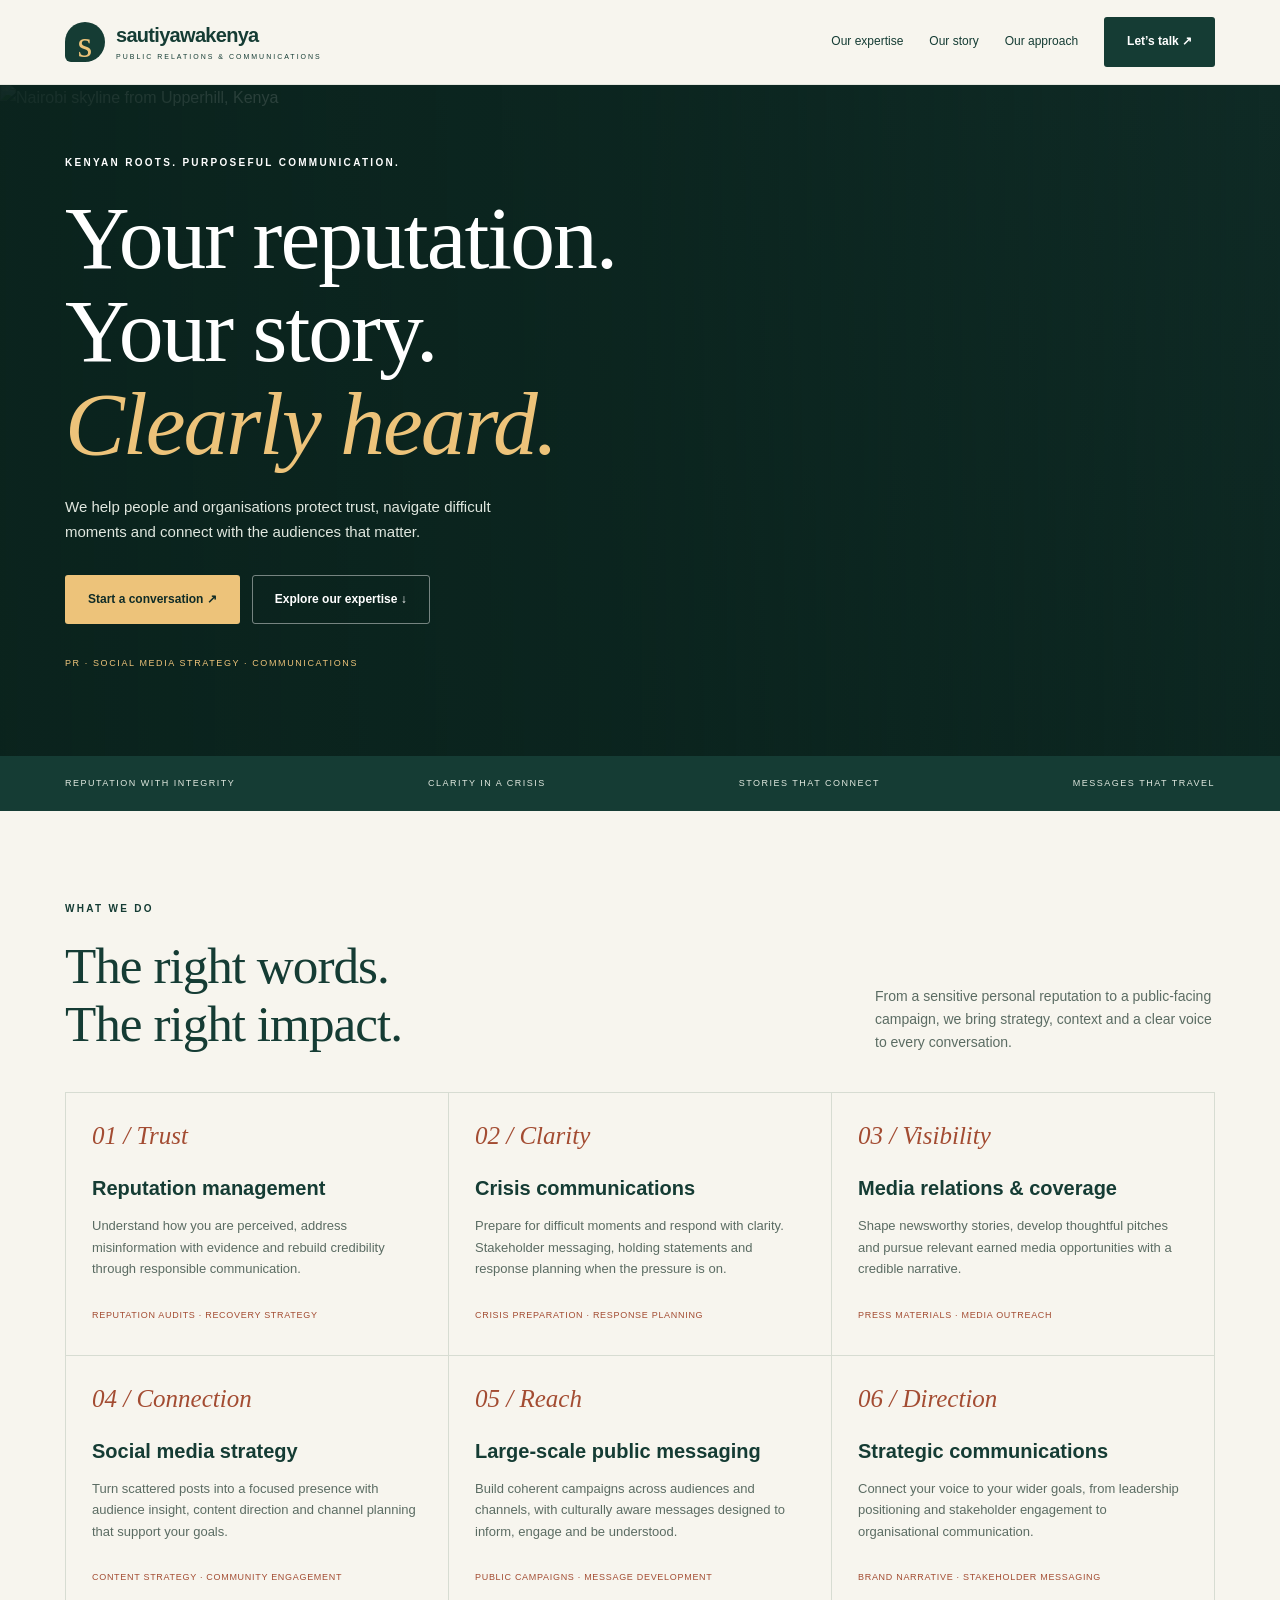
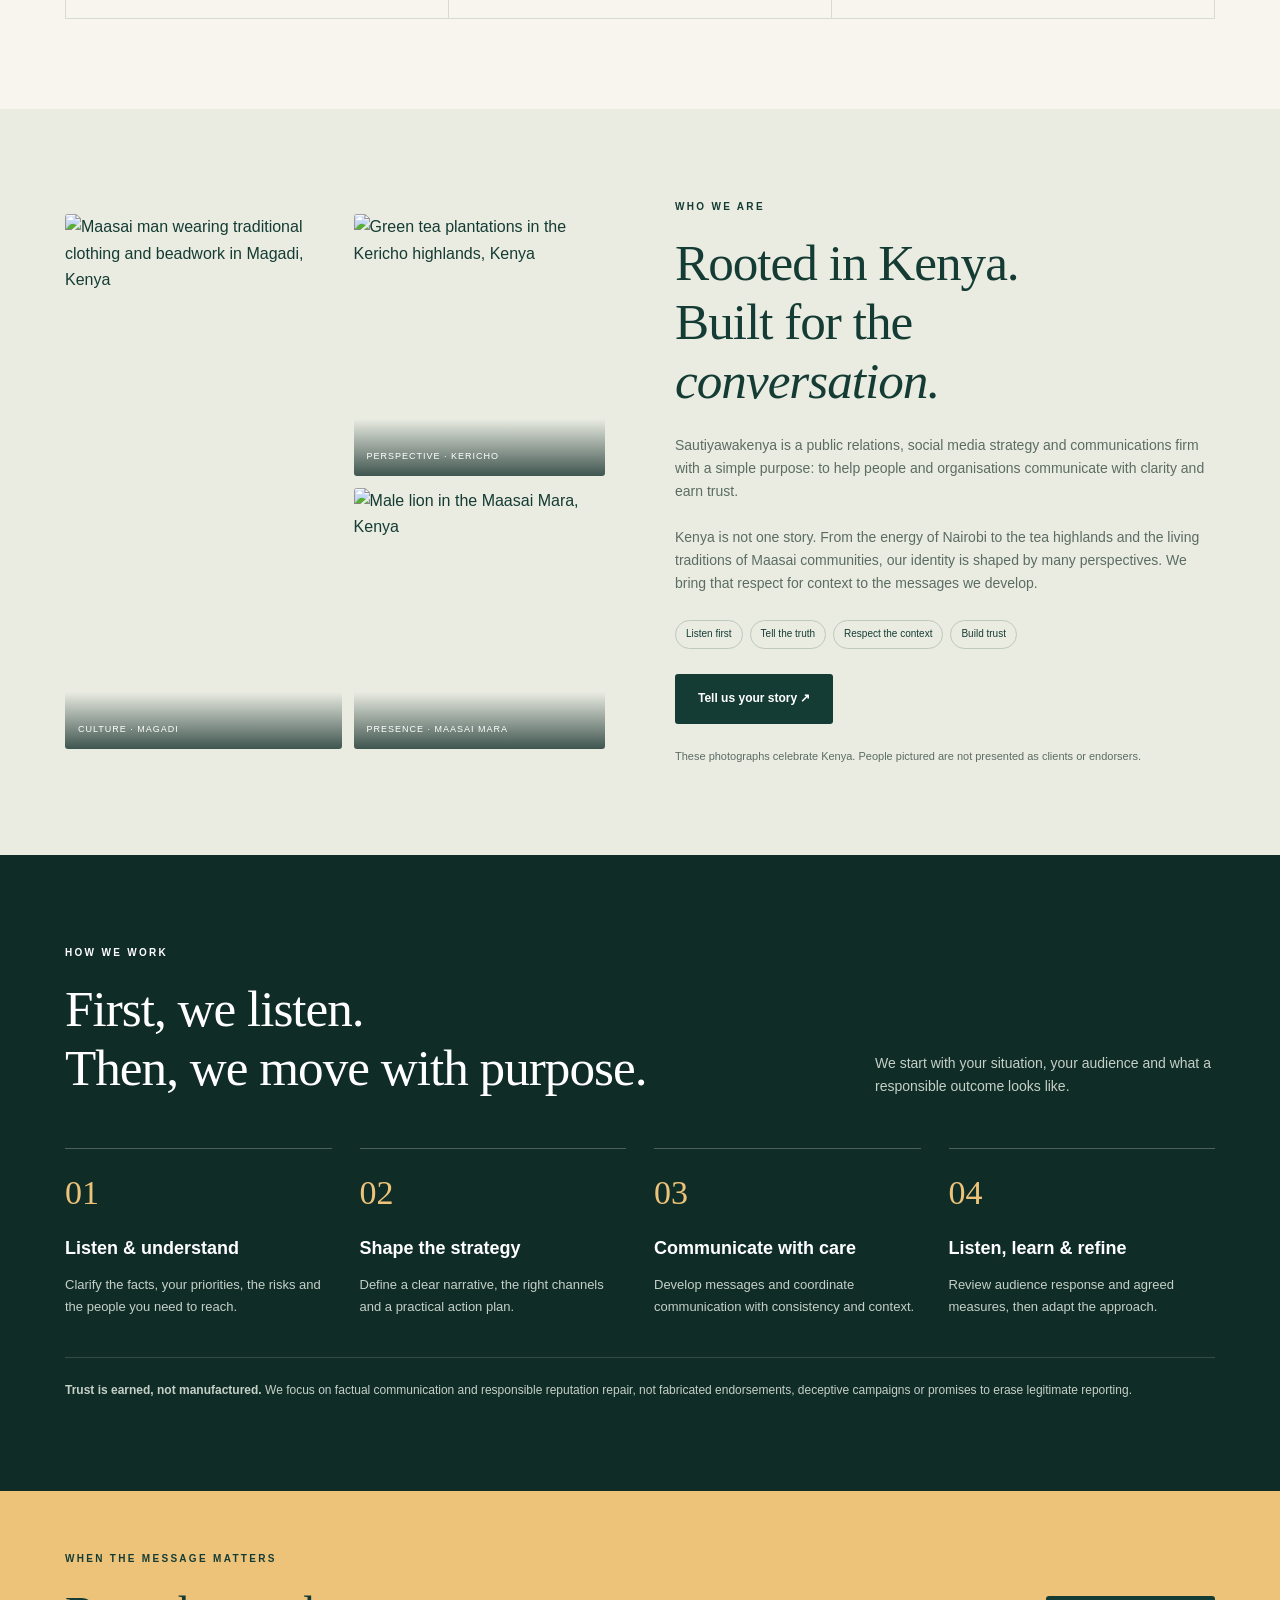
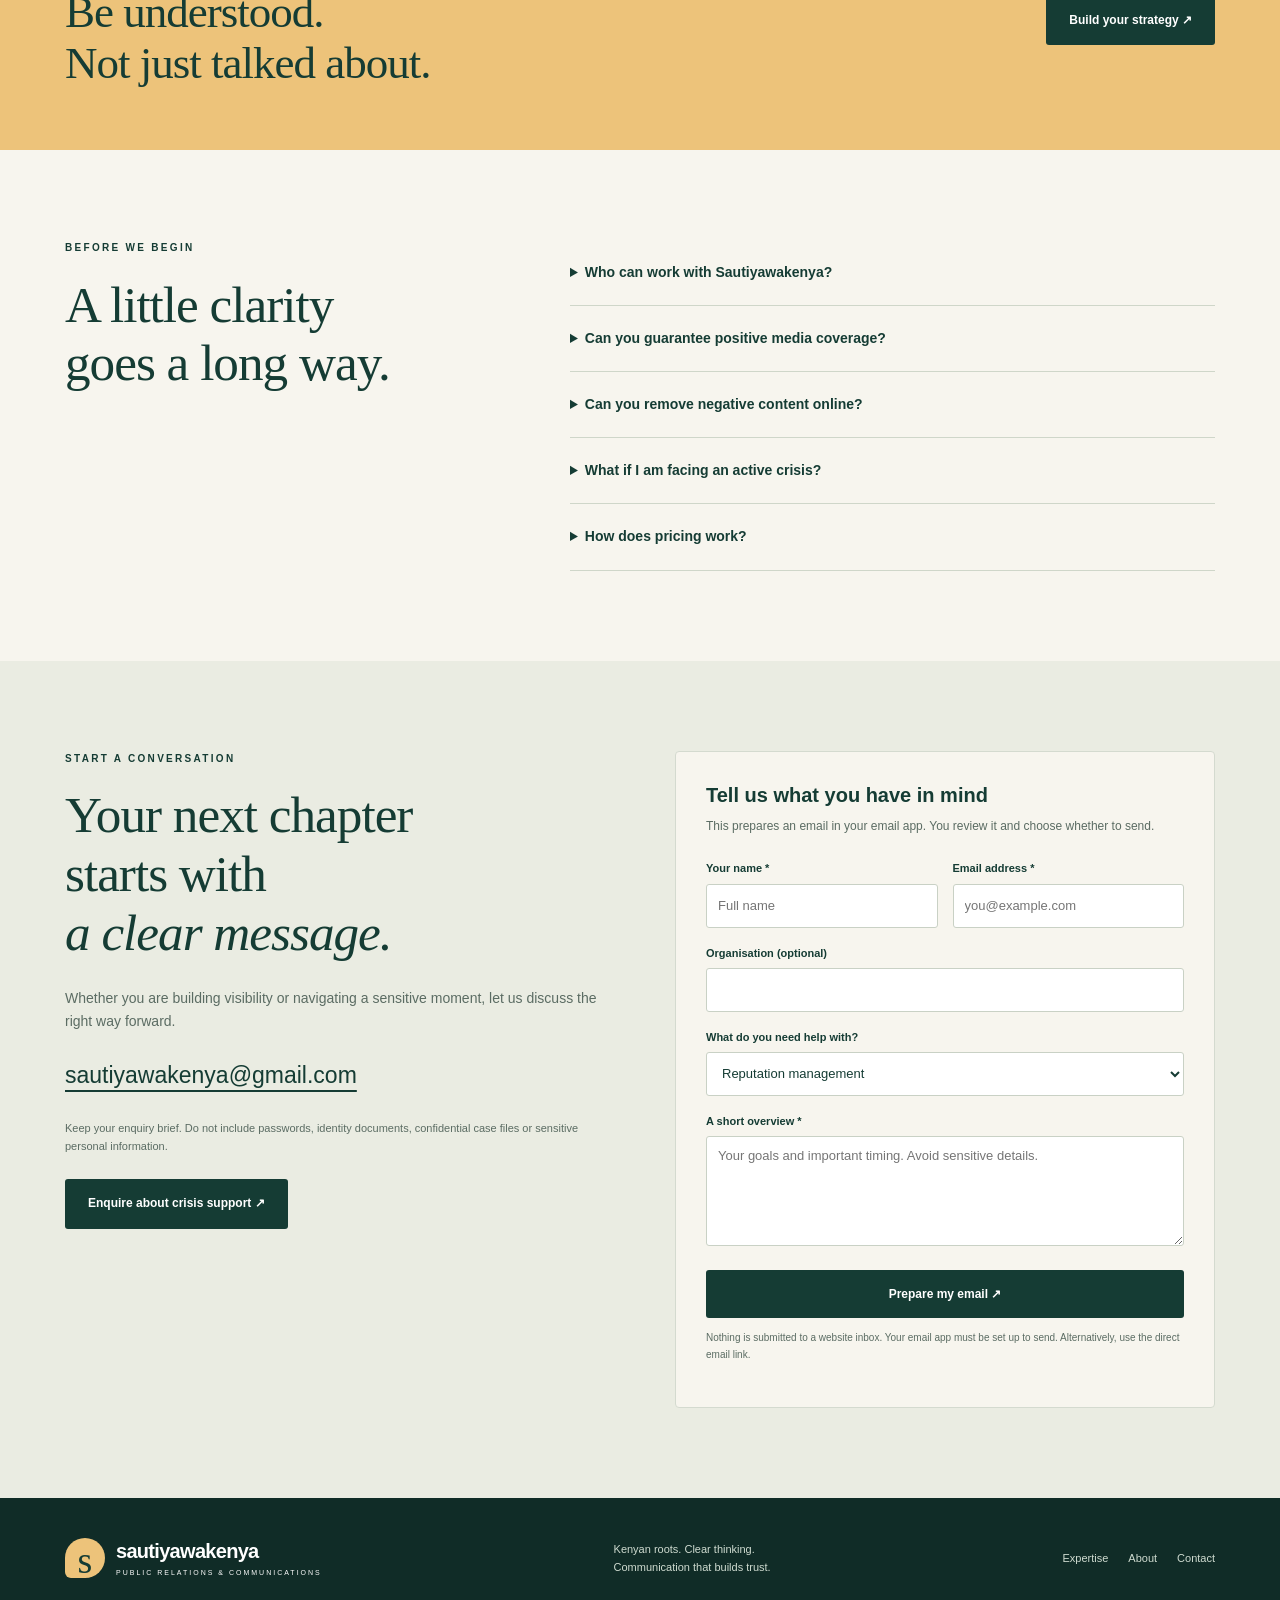
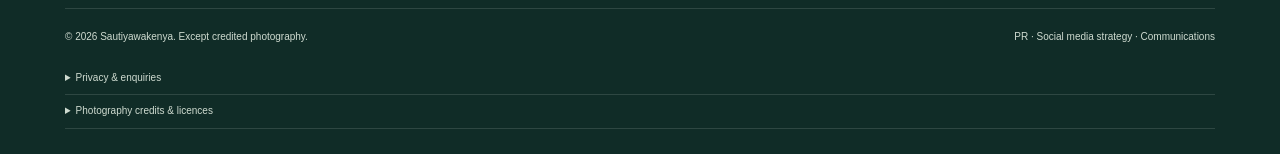
==== index.html @ 78836397 "Update Sautiyawakenya contact email" ====
<!doctype html><html lang="en"><head><meta charset="utf-8"><meta name="viewport" content="width=device-width,initial-scale=1"><title>Sautiyawakenya | PR & Communications</title><meta name="description" content="Public relations, social media strategy, reputation management, crisis communications and public messaging rooted in Kenya."><meta name="theme-color" content="#153c34"><style>*{box-sizing:border-box}html{scroll-behavior:smooth;scroll-padding-top:90px}body{margin:0;background:#f7f5ee;color:#153c34;font:16px/1.65 Arial,sans-serif}a{color:inherit}img{width:100%;height:100%;object-fit:cover;display:block}h1,h2,h3,p{margin:0}h1,h2{font-family:Georgia,serif;font-weight:400}h1{font-size:clamp(52px,7vw,94px);line-height:1.04;letter-spacing:-2px}h2{font-size:clamp(35px,4vw,56px);line-height:1.15;letter-spacing:-1px}h3{font-size:20px;line-height:1.3}.wrap{max-width:1220px;margin:auto;padding:0 35px}.tag{font-size:10px;text-transform:uppercase;letter-spacing:2.3px;margin-bottom:19px;font-weight:700}.btn{display:inline-flex;justify-content:center;align-items:center;padding:14px 22px;min-height:48px;background:#153c34;color:white;border:1px solid transparent;border-radius:3px;font-size:12px;font-weight:600;text-decoration:none;cursor:pointer}.btn:hover{filter:brightness(1.15)}.gold{background:#edc37a;color:#102c27}.outline{border-color:#ffffff70;background:transparent}:focus-visible{outline:3px solid #b75a3c;outline-offset:4px}header{position:sticky;top:0;z-index:20;background:#f7f5ee;border-bottom:1px solid #153c3415}.nav{height:84px;display:flex;align-items:center;justify-content:space-between;gap:20px}.brand{display:flex;gap:11px;align-items:center;text-decoration:none}.symbol{width:40px;height:40px;border-radius:50% 50% 50% 6px;background:#153c34;color:#edc37a;font:38px Georgia;display:grid;place-items:center;padding-bottom:5px}.word{font-size:20px;font-weight:750;letter-spacing:-.7px;line-height:1.2}.word small{display:block;font-size:7px;letter-spacing:2px;margin-top:6px;font-weight:400}.links{display:flex;align-items:center;gap:26px}.links a{font-size:12px;text-decoration:none}.menu{display:none;border:1px solid #bdc8b9;background:transparent;color:#153c34;padding:8px 12px}.hero{position:relative;isolation:isolate;min-height:650px;color:white;background:#102c27;display:flex;align-items:center;overflow:hidden}.hero>img{position:absolute;inset:0;z-index:-3;object-position:center 40%}.shade{position:absolute;inset:0;z-index:-2;background:linear-gradient(90deg,#0a231df5,#0a231dbb 50%,#0a231d33),linear-gradient(0deg,#0a231d99,transparent)}.hero .wrap{width:100%;padding-top:70px;padding-bottom:85px}.hero em{color:#edc37a}.hero p{max-width:475px;color:#e0e7df;font-size:15px;margin-top:25px}.actions{display:flex;flex-wrap:wrap;gap:12px;margin-top:30px}.badge{font-size:9px;letter-spacing:1.6px;color:#edc37a;margin-top:32px}.ribbon{background:#153c34;color:#e0e8df}.ribbon .wrap{display:flex;justify-content:space-between;gap:18px;padding-top:20px;padding-bottom:20px;font-size:9px;letter-spacing:1.5px;text-transform:uppercase}section{padding:90px 0}.heading{display:flex;justify-content:space-between;align-items:flex-end;gap:40px;margin-bottom:38px}.heading>p{max-width:340px;font-size:14px;color:#5b6c63}.services{display:grid;grid-template-columns:repeat(3,1fr);border-left:1px solid #d7dcd2;border-top:1px solid #d7dcd2}.service{padding:29px 26px;border-right:1px solid #d7dcd2;border-bottom:1px solid #d7dcd2}.service:hover{background:#eeeee4}.num{font:italic 25px Georgia;color:#a34c32;margin-bottom:25px}.service p{font-size:13px;color:#5b6c63;margin:14px 0 20px}.service small{font-size:9px;letter-spacing:.7px;color:#a34c32;text-transform:uppercase}.story,.contact{background:#eaece2}.two{display:grid;grid-template-columns:1fr 1fr;gap:70px;align-items:center}.mosaic{height:535px;display:grid;grid-template-columns:1.1fr 1fr;grid-template-rows:1fr 1fr;gap:12px}.mosaic figure{margin:0;position:relative;overflow:hidden;border-radius:3px}.mosaic figure:first-child{grid-row:1/3}.mosaic figcaption{position:absolute;bottom:0;left:0;right:0;padding:30px 13px 12px;background:linear-gradient(transparent,#102c27c9);color:white;font-size:9px;letter-spacing:1px;text-transform:uppercase}.storycopy p{margin-top:23px;font-size:14px;color:#5b6c63}.chips{display:flex;flex-wrap:wrap;gap:7px;margin:25px 0}.chips span{font-size:10px;padding:5px 10px;border:1px solid #bdc9bc;border-radius:20px}.note{font-size:11px!important}.approach{background:#102c27;color:white}.approach .heading p,.step p{color:#c5d0c7}.steps{display:grid;grid-template-columns:repeat(4,1fr);gap:28px;margin-top:50px}.step{border-top:1px solid #ffffff40;padding-top:25px}.step .num{color:#edc37a;font:34px Georgia}.step h3{font-size:18px}.step p{font-size:13px;margin-top:14px}.commitment{border-top:1px solid #ffffff25;margin-top:40px;padding-top:23px;font-size:12px;color:#c5d0c7}.banner{background:#edc37a;padding:60px 0}.banner .wrap{display:flex;justify-content:space-between;align-items:center;gap:30px}.banner h2{font-size:45px}.faq{display:grid;grid-template-columns:.8fr 1.2fr;gap:75px}details{border-bottom:1px solid #cfd6c9}summary{cursor:pointer;padding:21px 0;font-size:14px;font-weight:600}details p{font-size:13px;color:#5b6c63;padding-bottom:20px}.contact .two{align-items:start}.contactcopy p{margin:24px 0;font-size:14px;color:#5b6c63}.email{font-size:clamp(16px,1.8vw,23px);text-underline-offset:7px;overflow-wrap:anywhere}.contactcard{padding:30px;background:#f7f5ee;border:1px solid #d4dacf;border-radius:4px}.contactcard>p{font-size:12px;color:#5b6c63;margin:9px 0 23px}.fields{display:grid;grid-template-columns:1fr 1fr;gap:15px}.field{margin-bottom:16px}label{display:block;margin-bottom:6px;font-size:11px;font-weight:600}input,select,textarea{font:13px Arial,sans-serif;width:100%;min-height:44px;padding:11px;border:1px solid #c9d1c5;background:white;color:#153c34;border-radius:3px}textarea{min-height:110px;resize:vertical}.contactcard .btn{width:100%}.formnote{font-size:10px;color:#5b6c63;margin-top:12px}.status{font-size:12px;margin-top:14px}footer{background:#102c27;color:#cfdbd0;padding:40px 0 25px}.footmain{display:flex;align-items:center;justify-content:space-between;gap:30px;padding-bottom:30px}.footmain .symbol{background:#edc37a;color:#153c34}.footmain .word{color:white}.footmain p{font-size:11px}.footlinks{display:flex;gap:20px;font-size:11px}.footlinks a{text-decoration:none}.bottom{border-top:1px solid #ffffff20;padding-top:20px;font-size:10px;display:flex;justify-content:space-between;gap:20px}.legal{margin-top:16px}.legal details{border-color:#ffffff20}.legal summary{font-size:10px;padding:8px 0;font-weight:400}.legal p{font-size:10px;color:#bdcdbf}@media(max-width:1000px){.wrap{padding:0 27px}.links{gap:16px}.two{gap:38px}.mosaic{height:485px}.faq{gap:40px}.service{padding:24px 20px}}@media(max-width:760px){.wrap{padding:0 22px}.nav{height:74px}.word{font-size:17px}.word small{font-size:6px;letter-spacing:1.6px}.symbol{width:35px;height:35px;font-size:32px}.menu{display:block}.links{display:none;position:absolute;top:74px;left:0;right:0;flex-direction:column;align-items:stretch;background:#f7f5ee;padding:14px 22px 22px;border-bottom:1px solid #bdc8b9;gap:0}.links.open{display:flex}.links a{padding:12px 0;font-size:14px}.links .btn{padding:13px;margin-top:8px}h1{font-size:57px}.hero{min-height:635px}.hero p{font-size:14px}.shade{background:linear-gradient(90deg,#0a231df2,#0a231d80),linear-gradient(0deg,#0a231d99,transparent)}.hero .wrap{padding-top:65px;padding-bottom:85px}.ribbon .wrap{display:grid;grid-template-columns:1fr 1fr;font-size:8px;letter-spacing:.7px;gap:12px}section{padding:64px 0}.heading{display:block;margin-bottom:28px}.heading>p{margin-top:20px;max-width:100%}.services{grid-template-columns:1fr 1fr}.service{padding:23px 18px}.service h3{font-size:17px}.service p{font-size:12px}.service small{font-size:8px}.two,.faq{grid-template-columns:1fr;gap:40px}.storycopy{order:-1}.mosaic{height:455px}.steps{grid-template-columns:1fr 1fr;gap:32px 23px;margin-top:35px}.step .num{margin-bottom:19px}.banner{padding:45px 0}.banner .wrap{display:block}.banner h2{font-size:36px}.banner .btn{margin-top:25px}.contactcard{padding:23px}.footmain,.bottom{display:block}.footmain p{margin:22px 0}.bottom>span{display:block;margin-bottom:8px}}@media(max-width:380px){h1{font-size:49px}.hero .btn{width:100%}.hero{min-height:680px}.services{grid-template-columns:1fr}.fields{grid-template-columns:1fr;gap:0}.mosaic{height:390px}.word{font-size:15px}}@media(prefers-reduced-motion:reduce){html{scroll-behavior:auto}}</style></head><body><header><div class="wrap nav"><a class="brand" href="#home" aria-label="Sautiyawakenya home"><span class="symbol" aria-hidden="true">s</span><span class="word">sautiyawakenya<small>PUBLIC RELATIONS & COMMUNICATIONS</small></span></a><button class="menu" type="button" aria-expanded="false" aria-controls="navigation">Menu</button><nav class="links" id="navigation" aria-label="Main navigation"><a href="#services">Our expertise</a><a href="#about">Our story</a><a href="#approach">Our approach</a><a class="btn" href="#contact">Let’s talk ↗</a></nav></div></header><main><div class="hero" id="home"><img src="https://upload.wikimedia.org/wikipedia/commons/a/ae/Nairobi_skyline_P1000021.jpg" alt="Nairobi skyline from Upperhill, Kenya" width="3648" height="2736" fetchpriority="high"><div class="shade"></div><div class="wrap"><div class="tag">Kenyan roots. Purposeful communication.</div><h1>Your reputation.<br>Your story.<br><em>Clearly heard.</em></h1><p>We help people and organisations protect trust, navigate difficult moments and connect with the audiences that matter.</p><div class="actions"><a class="btn gold" href="#contact">Start a conversation ↗</a><a class="btn outline" href="#services">Explore our expertise ↓</a></div><div class="badge">PR · SOCIAL MEDIA STRATEGY · COMMUNICATIONS</div></div></div><div class="ribbon"><div class="wrap"><span>Reputation with integrity</span><span>Clarity in a crisis</span><span>Stories that connect</span><span>Messages that travel</span></div></div><section id="services"><div class="wrap"><div class="heading"><div><div class="tag">What we do</div><h2>The right words.<br>The right impact.</h2></div><p>From a sensitive personal reputation to a public-facing campaign, we bring strategy, context and a clear voice to every conversation.</p></div><div class="services"><article class="service"><div class="num">01 / Trust</div><h3>Reputation management</h3><p>Understand how you are perceived, address misinformation with evidence and rebuild credibility through responsible communication.</p><small>Reputation audits · Recovery strategy</small></article><article class="service"><div class="num">02 / Clarity</div><h3>Crisis communications</h3><p>Prepare for difficult moments and respond with clarity. Stakeholder messaging, holding statements and response planning when the pressure is on.</p><small>Crisis preparation · Response planning</small></article><article class="service"><div class="num">03 / Visibility</div><h3>Media relations & coverage</h3><p>Shape newsworthy stories, develop thoughtful pitches and pursue relevant earned media opportunities with a credible narrative.</p><small>Press materials · Media outreach</small></article><article class="service"><div class="num">04 / Connection</div><h3>Social media strategy</h3><p>Turn scattered posts into a focused presence with audience insight, content direction and channel planning that support your goals.</p><small>Content strategy · Community engagement</small></article><article class="service"><div class="num">05 / Reach</div><h3>Large-scale public messaging</h3><p>Build coherent campaigns across audiences and channels, with culturally aware messages designed to inform, engage and be understood.</p><small>Public campaigns · Message development</small></article><article class="service"><div class="num">06 / Direction</div><h3>Strategic communications</h3><p>Connect your voice to your wider goals, from leadership positioning and stakeholder engagement to organisational communication.</p><small>Brand narrative · Stakeholder messaging</small></article></div></div></section><section class="story" id="about"><div class="wrap two"><div class="mosaic"><figure><img src="https://upload.wikimedia.org/wikipedia/commons/d/d1/Maasai_warrior.jpg" alt="Maasai man wearing traditional clothing and beadwork in Magadi, Kenya" loading="lazy" width="2309" height="3000"><figcaption>Culture · Magadi</figcaption></figure><figure><img src="https://upload.wikimedia.org/wikipedia/commons/2/2a/Tea_carpet_plantation_of_Kericho_highlands%2C_in_Kenya.jpg" alt="Green tea plantations in the Kericho highlands, Kenya" loading="lazy" width="4160" height="2080"><figcaption>Perspective · Kericho</figcaption></figure><figure><img src="https://upload.wikimedia.org/wikipedia/commons/f/f8/Lion_in_masai_mara.jpg" alt="Male lion in the Maasai Mara, Kenya" loading="lazy" width="3264" height="2448"><figcaption>Presence · Maasai Mara</figcaption></figure></div><div class="storycopy"><div class="tag">Who we are</div><h2>Rooted in Kenya.<br>Built for the<br><em>conversation.</em></h2><p>Sautiyawakenya is a public relations, social media strategy and communications firm with a simple purpose: to help people and organisations communicate with clarity and earn trust.</p><p>Kenya is not one story. From the energy of Nairobi to the tea highlands and the living traditions of Maasai communities, our identity is shaped by many perspectives. We bring that respect for context to the messages we develop.</p><div class="chips"><span>Listen first</span><span>Tell the truth</span><span>Respect the context</span><span>Build trust</span></div><a class="btn" href="#contact">Tell us your story ↗</a><p class="note">These photographs celebrate Kenya. People pictured are not presented as clients or endorsers.</p></div></div></section><section class="approach" id="approach"><div class="wrap"><div class="heading"><div><div class="tag">How we work</div><h2>First, we listen.<br>Then, we move with purpose.</h2></div><p>We start with your situation, your audience and what a responsible outcome looks like.</p></div><div class="steps"><article class="step"><div class="num">01</div><h3>Listen & understand</h3><p>Clarify the facts, your priorities, the risks and the people you need to reach.</p></article><article class="step"><div class="num">02</div><h3>Shape the strategy</h3><p>Define a clear narrative, the right channels and a practical action plan.</p></article><article class="step"><div class="num">03</div><h3>Communicate with care</h3><p>Develop messages and coordinate communication with consistency and context.</p></article><article class="step"><div class="num">04</div><h3>Listen, learn & refine</h3><p>Review audience response and agreed measures, then adapt the approach.</p></article></div><p class="commitment"><strong>Trust is earned, not manufactured.</strong> We focus on factual communication and responsible reputation repair, not fabricated endorsements, deceptive campaigns or promises to erase legitimate reporting.</p></div></section><div class="banner"><div class="wrap"><div><div class="tag">When the message matters</div><h2>Be understood.<br>Not just talked about.</h2></div><a class="btn" href="#contact">Build your strategy ↗</a></div></div><section><div class="wrap faq"><div><div class="tag">Before we begin</div><h2>A little clarity<br>goes a long way.</h2></div><div><details><summary>Who can work with Sautiyawakenya?</summary><p>Individuals, businesses, leaders and organisations seeking communications support. We discuss fit, scope and deliverables before engagement.</p></details><details><summary>Can you guarantee positive media coverage?</summary><p>No. Editorial decisions belong to journalists and publishers. We develop credible stories and pursue opportunities. Any agreed paid placements should be clearly identified.</p></details><details><summary>Can you remove negative content online?</summary><p>Removal cannot be guaranteed. We can assess issues, prepare factual corrections and develop a responsible response. Legal complaints may require a qualified lawyer.</p></details><details><summary>What if I am facing an active crisis?</summary><p>Email with Urgent communications enquiry in the subject and a brief, non-sensitive outline. Confirm availability before relying on a response. This is not an emergency service and response times are not guaranteed.</p></details><details><summary>How does pricing work?</summary><p>Scope, deliverables, timelines and fees are agreed after an initial discussion. This site does not take payments or create subscriptions.</p></details></div></div></section><section class="contact" id="contact"><div class="wrap two"><div class="contactcopy"><div class="tag">Start a conversation</div><h2>Your next chapter<br>starts with<br><em>a clear message.</em></h2><p>Whether you are building visibility or navigating a sensitive moment, let us discuss the right way forward.</p><a class="email" href="mailto:sautiyawakenya@gmail.com?subject=Sautiyawakenya%20enquiry">sautiyawakenya@gmail.com</a><p class="note">Keep your enquiry brief. Do not include passwords, identity documents, confidential case files or sensitive personal information.</p><a class="btn" href="mailto:sautiyawakenya@gmail.com?subject=Urgent%20communications%20enquiry">Enquire about crisis support ↗</a></div><div class="contactcard"><h3>Tell us what you have in mind</h3><p>This prepares an email in your email app. You review it and choose whether to send.</p><form id="enquiry"><div class="fields"><div class="field"><label for="name">Your name *</label><input id="name" name="name" autocomplete="name" maxlength="120" placeholder="Full name" required></div><div class="field"><label for="email">Email address *</label><input id="email" name="email" type="email" autocomplete="email" maxlength="200" placeholder="you@example.com" required></div></div><div class="field"><label for="organisation">Organisation (optional)</label><input id="organisation" name="organisation" autocomplete="organization" maxlength="180"></div><div class="field"><label for="service">What do you need help with?</label><select id="service" name="service"><option>Reputation management</option><option>Crisis communications</option><option>Media relations & coverage</option><option>Social media strategy</option><option>Large-scale public messaging</option><option>Strategic communications</option><option>Not sure yet</option></select></div><div class="field"><label for="message">A short overview *</label><textarea id="message" name="message" maxlength="1800" placeholder="Your goals and important timing. Avoid sensitive details." required></textarea></div><button class="btn" type="submit">Prepare my email ↗</button><p class="formnote">Nothing is submitted to a website inbox. Your email app must be set up to send. Alternatively, use the direct email link.</p><div class="status" id="status" role="status" aria-live="polite"></div></form></div></div></section></main><footer><div class="wrap"><div class="footmain"><a class="brand" href="#home"><span class="symbol" aria-hidden="true">s</span><span class="word">sautiyawakenya<small>PUBLIC RELATIONS & COMMUNICATIONS</small></span></a><p>Kenyan roots. Clear thinking.<br>Communication that builds trust.</p><div class="footlinks"><a href="#services">Expertise</a><a href="#about">About</a><a href="#contact">Contact</a></div></div><div class="bottom"><span>© 2026 Sautiyawakenya. Except credited photography.</span><span>PR · Social media strategy · Communications</span></div><div class="legal"><details><summary>Privacy & enquiries</summary><p>This page does not intentionally use analytics, advertising cookies or an enquiry database. Form text prepares an email in your browser and is not stored by this page. Sent enquiries are handled through the email provider. Hosting and image providers may process technical request data, including IP addresses. Images are served by Wikimedia. For questions about information you have sent, email sautiyawakenya@gmail.com.</p></details><details><summary>Photography credits & licences</summary><p>Nairobi: <a href="https://commons.wikimedia.org/wiki/File:Nairobi_skyline_P1000021.jpg">Lmwangi</a>, <a href="https://creativecommons.org/licenses/by-sa/3.0/">CC BY-SA 3.0</a>. Maasai portrait: <a href="https://commons.wikimedia.org/wiki/File:Maasai_warrior.jpg">Ninaras</a>, <a href="https://creativecommons.org/licenses/by/4.0/">CC BY 4.0</a>. Tea: <a href="https://commons.wikimedia.org/wiki/File:Tea_carpet_plantation_of_Kericho_highlands,_in_Kenya.jpg">Carter.Maina</a>, <a href="https://creativecommons.org/licenses/by-sa/4.0/">CC BY-SA 4.0</a>. Lion: <a href="https://commons.wikimedia.org/wiki/File:Lion_in_masai_mara.jpg">Sumit.pamnani</a>, public domain. Photos cropped to fit; skyline has colour overlay. Photo adaptations retain their respective licences. No endorsement implied.</p></details></div></div></footer><script>const menu=document.querySelector(".menu"),nav=document.querySelector(".links");menu.addEventListener("click",()=>{const open=menu.getAttribute("aria-expanded")!=="true";menu.setAttribute("aria-expanded",String(open));nav.classList.toggle("open",open)});nav.querySelectorAll("a").forEach(a=>a.addEventListener("click",()=>{menu.setAttribute("aria-expanded","false");nav.classList.remove("open")}));document.addEventListener("keydown",e=>{if(e.key==="Escape"){nav.classList.remove("open");menu.setAttribute("aria-expanded","false")}});document.getElementById("enquiry").addEventListener("submit",e=>{e.preventDefault();const d=new FormData(e.target),nl=String.fromCharCode(10);const body=["Name: "+d.get("name"),"Email: "+d.get("email"),"Organisation: "+(d.get("organisation")||"Not provided"),"Service: "+d.get("service"),"",d.get("message")].join(nl);document.getElementById("status").textContent="Email prepared. Review and send in your email app. If it did not open, use the direct email link.";window.location.href="mailto:sautiyawakenya@gmail.com?subject="+encodeURIComponent("Sautiyawakenya enquiry: "+d.get("service"))+"&body="+encodeURIComponent(body)});</script></body></html>
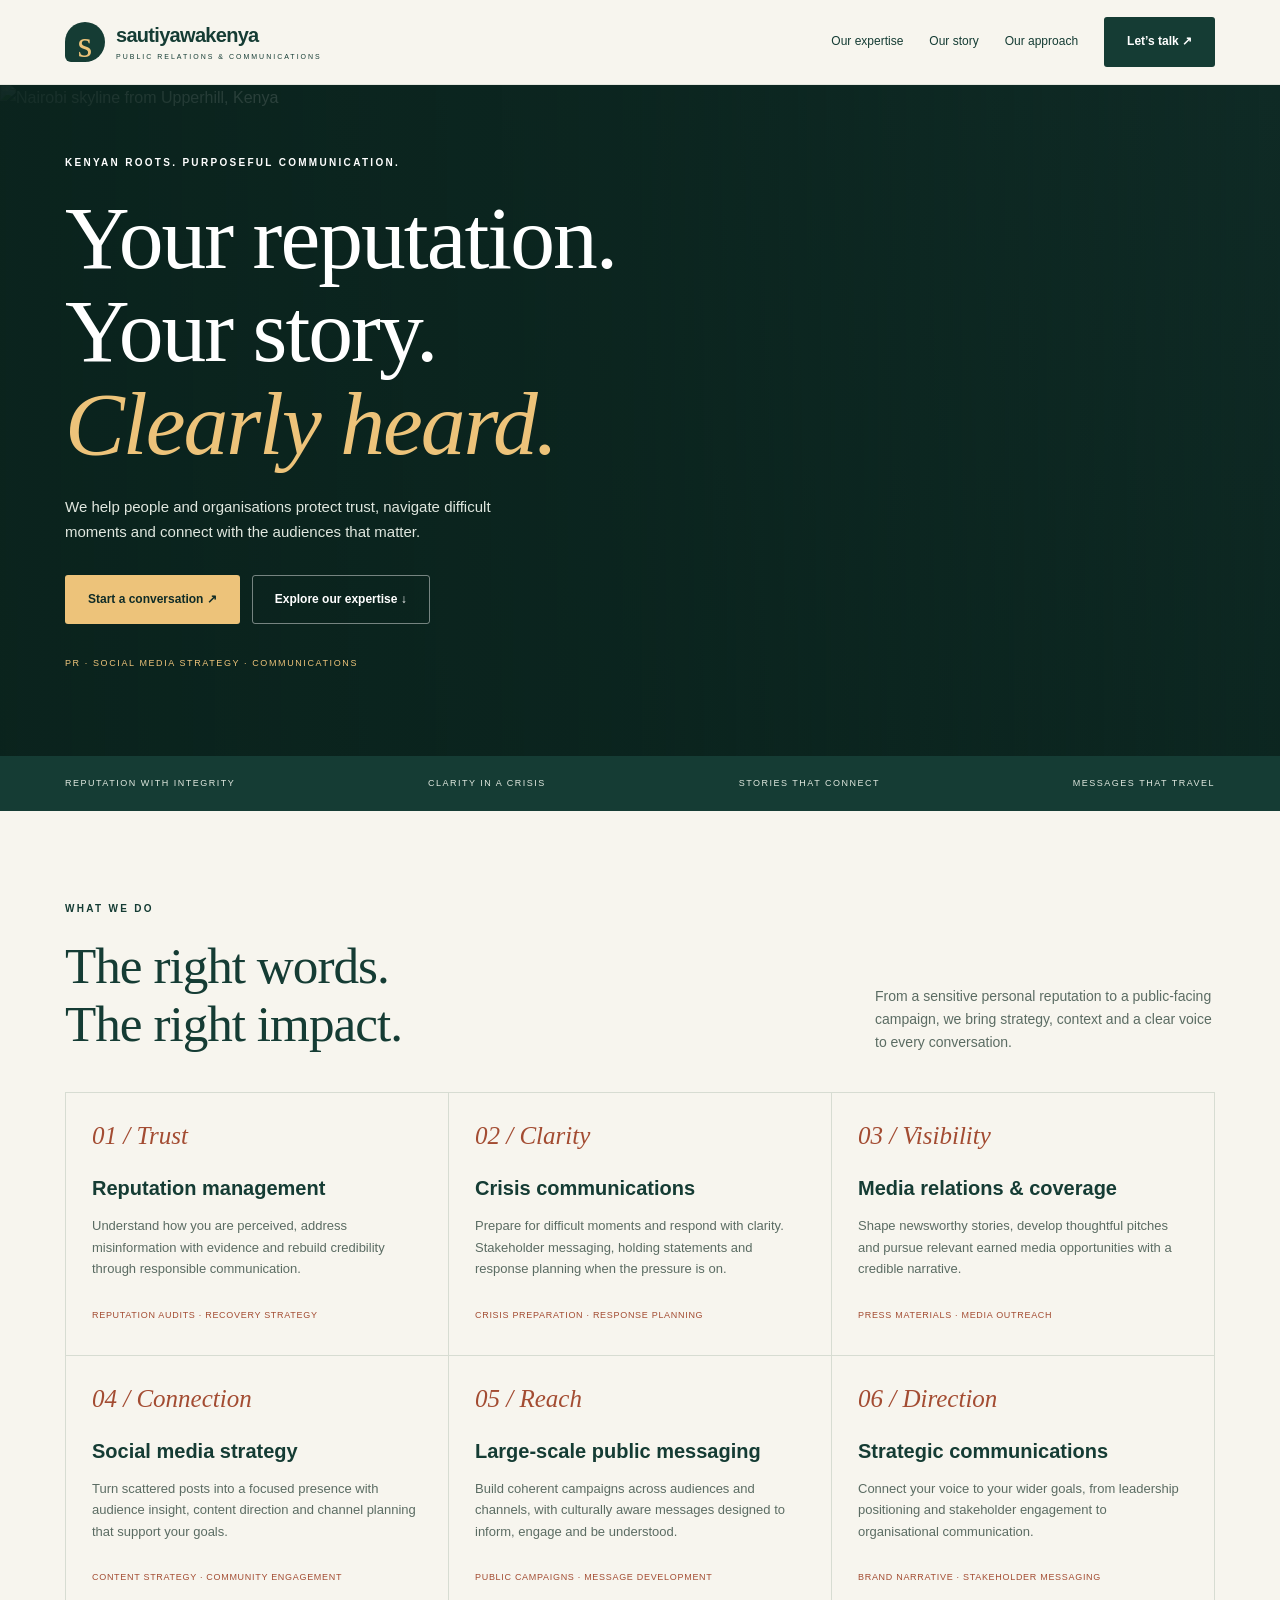
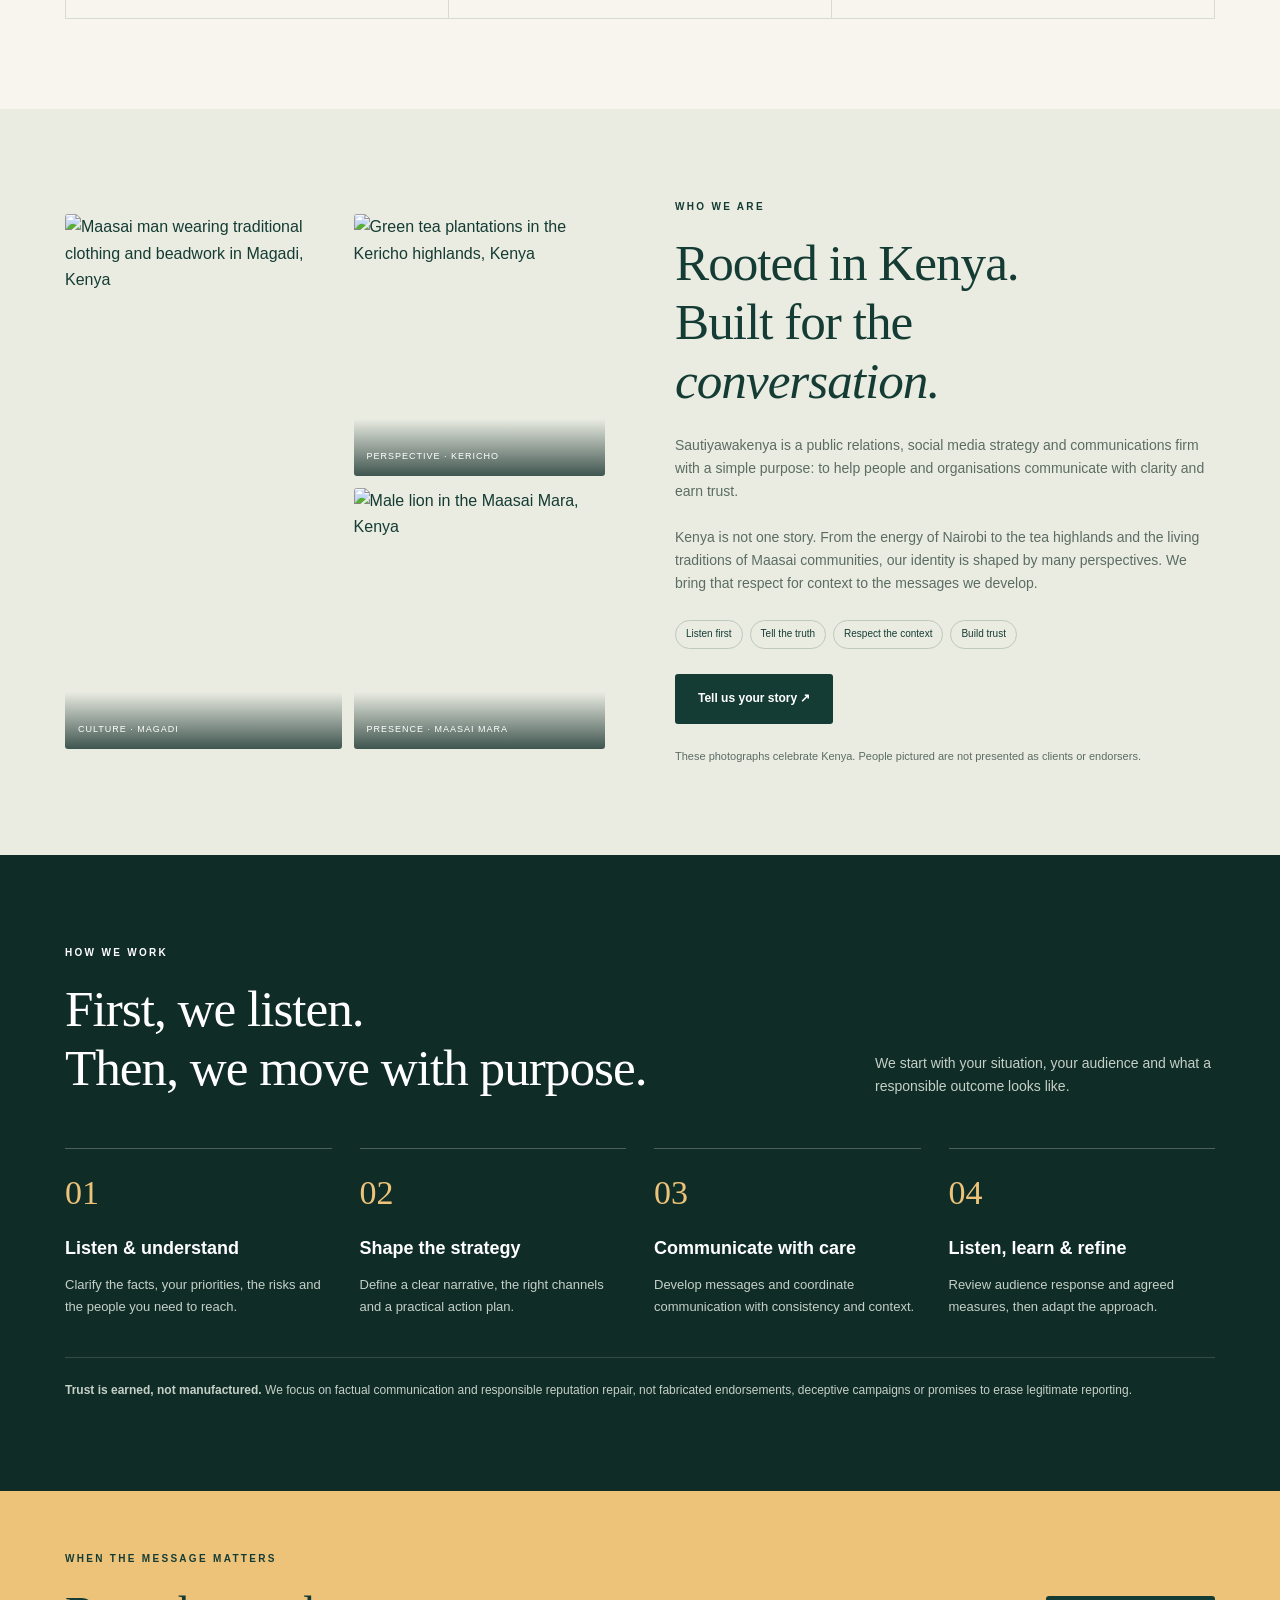
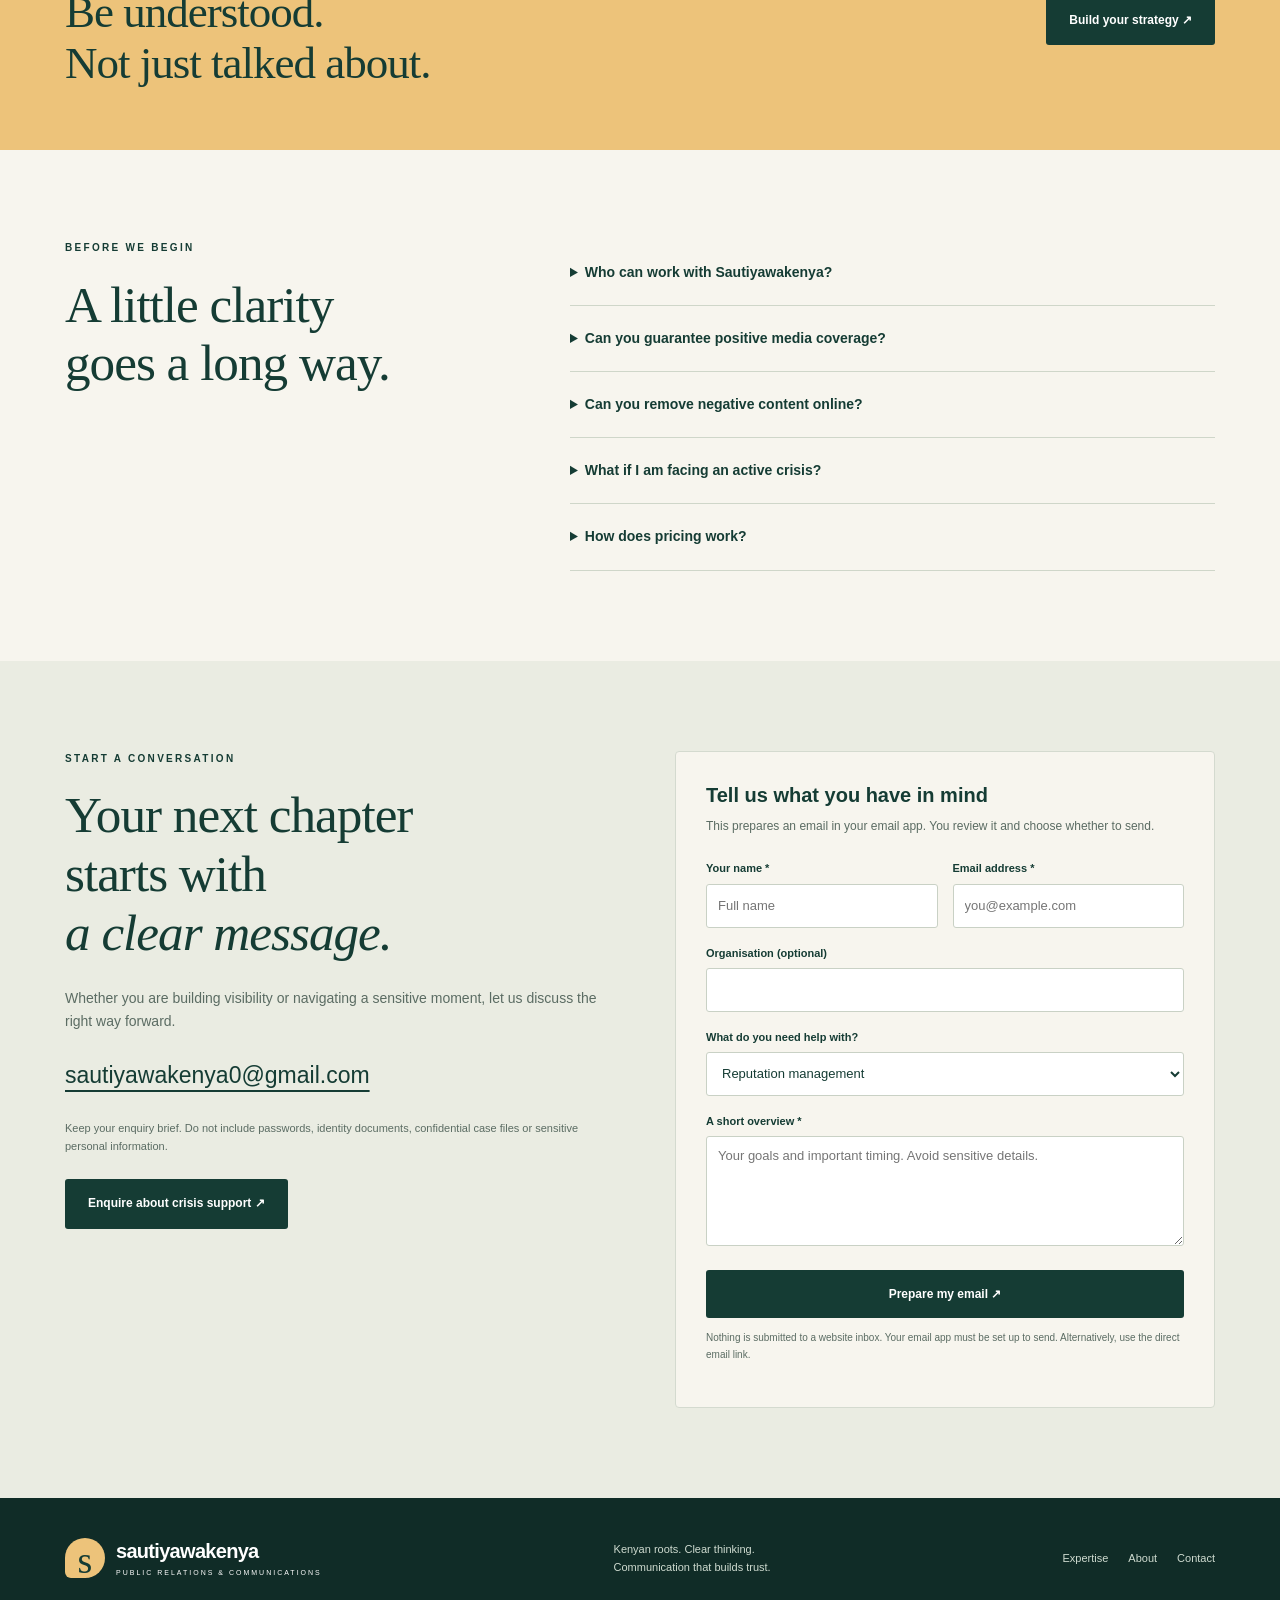
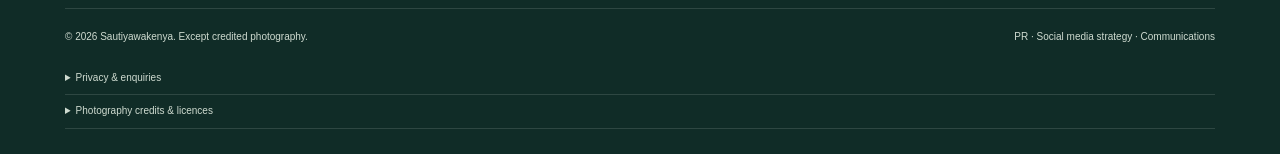
==== commit 29a0d167: "Set confirmed firm contact email sautiyawakenya0@gmail.com" ====
--- a/index.html
+++ b/index.html
@@ -1 +1 @@
-<!doctype html><html lang="en"><head><meta charset="utf-8"><meta name="viewport" content="width=device-width,initial-scale=1"><title>Sautiyawakenya | PR & Communications</title><meta name="description" content="Public relations, social media strategy, reputation management, crisis communications and public messaging rooted in Kenya."><meta name="theme-color" content="#153c34"><style>*{box-sizing:border-box}html{scroll-behavior:smooth;scroll-padding-top:90px}body{margin:0;background:#f7f5ee;color:#153c34;font:16px/1.65 Arial,sans-serif}a{color:inherit}img{width:100%;height:100%;object-fit:cover;display:block}h1,h2,h3,p{margin:0}h1,h2{font-family:Georgia,serif;font-weight:400}h1{font-size:clamp(52px,7vw,94px);line-height:1.04;letter-spacing:-2px}h2{font-size:clamp(35px,4vw,56px);line-height:1.15;letter-spacing:-1px}h3{font-size:20px;line-height:1.3}.wrap{max-width:1220px;margin:auto;padding:0 35px}.tag{font-size:10px;text-transform:uppercase;letter-spacing:2.3px;margin-bottom:19px;font-weight:700}.btn{display:inline-flex;justify-content:center;align-items:center;padding:14px 22px;min-height:48px;background:#153c34;color:white;border:1px solid transparent;border-radius:3px;font-size:12px;font-weight:600;text-decoration:none;cursor:pointer}.btn:hover{filter:brightness(1.15)}.gold{background:#edc37a;color:#102c27}.outline{border-color:#ffffff70;background:transparent}:focus-visible{outline:3px solid #b75a3c;outline-offset:4px}header{position:sticky;top:0;z-index:20;background:#f7f5ee;border-bottom:1px solid #153c3415}.nav{height:84px;display:flex;align-items:center;justify-content:space-between;gap:20px}.brand{display:flex;gap:11px;align-items:center;text-decoration:none}.symbol{width:40px;height:40px;border-radius:50% 50% 50% 6px;background:#153c34;color:#edc37a;font:38px Georgia;display:grid;place-items:center;padding-bottom:5px}.word{font-size:20px;font-weight:750;letter-spacing:-.7px;line-height:1.2}.word small{display:block;font-size:7px;letter-spacing:2px;margin-top:6px;font-weight:400}.links{display:flex;align-items:center;gap:26px}.links a{font-size:12px;text-decoration:none}.menu{display:none;border:1px solid #bdc8b9;background:transparent;color:#153c34;padding:8px 12px}.hero{position:relative;isolation:isolate;min-height:650px;color:white;background:#102c27;display:flex;align-items:center;overflow:hidden}.hero>img{position:absolute;inset:0;z-index:-3;object-position:center 40%}.shade{position:absolute;inset:0;z-index:-2;background:linear-gradient(90deg,#0a231df5,#0a231dbb 50%,#0a231d33),linear-gradient(0deg,#0a231d99,transparent)}.hero .wrap{width:100%;padding-top:70px;padding-bottom:85px}.hero em{color:#edc37a}.hero p{max-width:475px;color:#e0e7df;font-size:15px;margin-top:25px}.actions{display:flex;flex-wrap:wrap;gap:12px;margin-top:30px}.badge{font-size:9px;letter-spacing:1.6px;color:#edc37a;margin-top:32px}.ribbon{background:#153c34;color:#e0e8df}.ribbon .wrap{display:flex;justify-content:space-between;gap:18px;padding-top:20px;padding-bottom:20px;font-size:9px;letter-spacing:1.5px;text-transform:uppercase}section{padding:90px 0}.heading{display:flex;justify-content:space-between;align-items:flex-end;gap:40px;margin-bottom:38px}.heading>p{max-width:340px;font-size:14px;color:#5b6c63}.services{display:grid;grid-template-columns:repeat(3,1fr);border-left:1px solid #d7dcd2;border-top:1px solid #d7dcd2}.service{padding:29px 26px;border-right:1px solid #d7dcd2;border-bottom:1px solid #d7dcd2}.service:hover{background:#eeeee4}.num{font:italic 25px Georgia;color:#a34c32;margin-bottom:25px}.service p{font-size:13px;color:#5b6c63;margin:14px 0 20px}.service small{font-size:9px;letter-spacing:.7px;color:#a34c32;text-transform:uppercase}.story,.contact{background:#eaece2}.two{display:grid;grid-template-columns:1fr 1fr;gap:70px;align-items:center}.mosaic{height:535px;display:grid;grid-template-columns:1.1fr 1fr;grid-template-rows:1fr 1fr;gap:12px}.mosaic figure{margin:0;position:relative;overflow:hidden;border-radius:3px}.mosaic figure:first-child{grid-row:1/3}.mosaic figcaption{position:absolute;bottom:0;left:0;right:0;padding:30px 13px 12px;background:linear-gradient(transparent,#102c27c9);color:white;font-size:9px;letter-spacing:1px;text-transform:uppercase}.storycopy p{margin-top:23px;font-size:14px;color:#5b6c63}.chips{display:flex;flex-wrap:wrap;gap:7px;margin:25px 0}.chips span{font-size:10px;padding:5px 10px;border:1px solid #bdc9bc;border-radius:20px}.note{font-size:11px!important}.approach{background:#102c27;color:white}.approach .heading p,.step p{color:#c5d0c7}.steps{display:grid;grid-template-columns:repeat(4,1fr);gap:28px;margin-top:50px}.step{border-top:1px solid #ffffff40;padding-top:25px}.step .num{color:#edc37a;font:34px Georgia}.step h3{font-size:18px}.step p{font-size:13px;margin-top:14px}.commitment{border-top:1px solid #ffffff25;margin-top:40px;padding-top:23px;font-size:12px;color:#c5d0c7}.banner{background:#edc37a;padding:60px 0}.banner .wrap{display:flex;justify-content:space-between;align-items:center;gap:30px}.banner h2{font-size:45px}.faq{display:grid;grid-template-columns:.8fr 1.2fr;gap:75px}details{border-bottom:1px solid #cfd6c9}summary{cursor:pointer;padding:21px 0;font-size:14px;font-weight:600}details p{font-size:13px;color:#5b6c63;padding-bottom:20px}.contact .two{align-items:start}.contactcopy p{margin:24px 0;font-size:14px;color:#5b6c63}.email{font-size:clamp(16px,1.8vw,23px);text-underline-offset:7px;overflow-wrap:anywhere}.contactcard{padding:30px;background:#f7f5ee;border:1px solid #d4dacf;border-radius:4px}.contactcard>p{font-size:12px;color:#5b6c63;margin:9px 0 23px}.fields{display:grid;grid-template-columns:1fr 1fr;gap:15px}.field{margin-bottom:16px}label{display:block;margin-bottom:6px;font-size:11px;font-weight:600}input,select,textarea{font:13px Arial,sans-serif;width:100%;min-height:44px;padding:11px;border:1px solid #c9d1c5;background:white;color:#153c34;border-radius:3px}textarea{min-height:110px;resize:vertical}.contactcard .btn{width:100%}.formnote{font-size:10px;color:#5b6c63;margin-top:12px}.status{font-size:12px;margin-top:14px}footer{background:#102c27;color:#cfdbd0;padding:40px 0 25px}.footmain{display:flex;align-items:center;justify-content:space-between;gap:30px;padding-bottom:30px}.footmain .symbol{background:#edc37a;color:#153c34}.footmain .word{color:white}.footmain p{font-size:11px}.footlinks{display:flex;gap:20px;font-size:11px}.footlinks a{text-decoration:none}.bottom{border-top:1px solid #ffffff20;padding-top:20px;font-size:10px;display:flex;justify-content:space-between;gap:20px}.legal{margin-top:16px}.legal details{border-color:#ffffff20}.legal summary{font-size:10px;padding:8px 0;font-weight:400}.legal p{font-size:10px;color:#bdcdbf}@media(max-width:1000px){.wrap{padding:0 27px}.links{gap:16px}.two{gap:38px}.mosaic{height:485px}.faq{gap:40px}.service{padding:24px 20px}}@media(max-width:760px){.wrap{padding:0 22px}.nav{height:74px}.word{font-size:17px}.word small{font-size:6px;letter-spacing:1.6px}.symbol{width:35px;height:35px;font-size:32px}.menu{display:block}.links{display:none;position:absolute;top:74px;left:0;right:0;flex-direction:column;align-items:stretch;background:#f7f5ee;padding:14px 22px 22px;border-bottom:1px solid #bdc8b9;gap:0}.links.open{display:flex}.links a{padding:12px 0;font-size:14px}.links .btn{padding:13px;margin-top:8px}h1{font-size:57px}.hero{min-height:635px}.hero p{font-size:14px}.shade{background:linear-gradient(90deg,#0a231df2,#0a231d80),linear-gradient(0deg,#0a231d99,transparent)}.hero .wrap{padding-top:65px;padding-bottom:85px}.ribbon .wrap{display:grid;grid-template-columns:1fr 1fr;font-size:8px;letter-spacing:.7px;gap:12px}section{padding:64px 0}.heading{display:block;margin-bottom:28px}.heading>p{margin-top:20px;max-width:100%}.services{grid-template-columns:1fr 1fr}.service{padding:23px 18px}.service h3{font-size:17px}.service p{font-size:12px}.service small{font-size:8px}.two,.faq{grid-template-columns:1fr;gap:40px}.storycopy{order:-1}.mosaic{height:455px}.steps{grid-template-columns:1fr 1fr;gap:32px 23px;margin-top:35px}.step .num{margin-bottom:19px}.banner{padding:45px 0}.banner .wrap{display:block}.banner h2{font-size:36px}.banner .btn{margin-top:25px}.contactcard{padding:23px}.footmain,.bottom{display:block}.footmain p{margin:22px 0}.bottom>span{display:block;margin-bottom:8px}}@media(max-width:380px){h1{font-size:49px}.hero .btn{width:100%}.hero{min-height:680px}.services{grid-template-columns:1fr}.fields{grid-template-columns:1fr;gap:0}.mosaic{height:390px}.word{font-size:15px}}@media(prefers-reduced-motion:reduce){html{scroll-behavior:auto}}</style></head><body><header><div class="wrap nav"><a class="brand" href="#home" aria-label="Sautiyawakenya home"><span class="symbol" aria-hidden="true">s</span><span class="word">sautiyawakenya<small>PUBLIC RELATIONS & COMMUNICATIONS</small></span></a><button class="menu" type="button" aria-expanded="false" aria-controls="navigation">Menu</button><nav class="links" id="navigation" aria-label="Main navigation"><a href="#services">Our expertise</a><a href="#about">Our story</a><a href="#approach">Our approach</a><a class="btn" href="#contact">Let’s talk ↗</a></nav></div></header><main><div class="hero" id="home"><img src="https://upload.wikimedia.org/wikipedia/commons/a/ae/Nairobi_skyline_P1000021.jpg" alt="Nairobi skyline from Upperhill, Kenya" width="3648" height="2736" fetchpriority="high"><div class="shade"></div><div class="wrap"><div class="tag">Kenyan roots. Purposeful communication.</div><h1>Your reputation.<br>Your story.<br><em>Clearly heard.</em></h1><p>We help people and organisations protect trust, navigate difficult moments and connect with the audiences that matter.</p><div class="actions"><a class="btn gold" href="#contact">Start a conversation ↗</a><a class="btn outline" href="#services">Explore our expertise ↓</a></div><div class="badge">PR · SOCIAL MEDIA STRATEGY · COMMUNICATIONS</div></div></div><div class="ribbon"><div class="wrap"><span>Reputation with integrity</span><span>Clarity in a crisis</span><span>Stories that connect</span><span>Messages that travel</span></div></div><section id="services"><div class="wrap"><div class="heading"><div><div class="tag">What we do</div><h2>The right words.<br>The right impact.</h2></div><p>From a sensitive personal reputation to a public-facing campaign, we bring strategy, context and a clear voice to every conversation.</p></div><div class="services"><article class="service"><div class="num">01 / Trust</div><h3>Reputation management</h3><p>Understand how you are perceived, address misinformation with evidence and rebuild credibility through responsible communication.</p><small>Reputation audits · Recovery strategy</small></article><article class="service"><div class="num">02 / Clarity</div><h3>Crisis communications</h3><p>Prepare for difficult moments and respond with clarity. Stakeholder messaging, holding statements and response planning when the pressure is on.</p><small>Crisis preparation · Response planning</small></article><article class="service"><div class="num">03 / Visibility</div><h3>Media relations & coverage</h3><p>Shape newsworthy stories, develop thoughtful pitches and pursue relevant earned media opportunities with a credible narrative.</p><small>Press materials · Media outreach</small></article><article class="service"><div class="num">04 / Connection</div><h3>Social media strategy</h3><p>Turn scattered posts into a focused presence with audience insight, content direction and channel planning that support your goals.</p><small>Content strategy · Community engagement</small></article><article class="service"><div class="num">05 / Reach</div><h3>Large-scale public messaging</h3><p>Build coherent campaigns across audiences and channels, with culturally aware messages designed to inform, engage and be understood.</p><small>Public campaigns · Message development</small></article><article class="service"><div class="num">06 / Direction</div><h3>Strategic communications</h3><p>Connect your voice to your wider goals, from leadership positioning and stakeholder engagement to organisational communication.</p><small>Brand narrative · Stakeholder messaging</small></article></div></div></section><section class="story" id="about"><div class="wrap two"><div class="mosaic"><figure><img src="https://upload.wikimedia.org/wikipedia/commons/d/d1/Maasai_warrior.jpg" alt="Maasai man wearing traditional clothing and beadwork in Magadi, Kenya" loading="lazy" width="2309" height="3000"><figcaption>Culture · Magadi</figcaption></figure><figure><img src="https://upload.wikimedia.org/wikipedia/commons/2/2a/Tea_carpet_plantation_of_Kericho_highlands%2C_in_Kenya.jpg" alt="Green tea plantations in the Kericho highlands, Kenya" loading="lazy" width="4160" height="2080"><figcaption>Perspective · Kericho</figcaption></figure><figure><img src="https://upload.wikimedia.org/wikipedia/commons/f/f8/Lion_in_masai_mara.jpg" alt="Male lion in the Maasai Mara, Kenya" loading="lazy" width="3264" height="2448"><figcaption>Presence · Maasai Mara</figcaption></figure></div><div class="storycopy"><div class="tag">Who we are</div><h2>Rooted in Kenya.<br>Built for the<br><em>conversation.</em></h2><p>Sautiyawakenya is a public relations, social media strategy and communications firm with a simple purpose: to help people and organisations communicate with clarity and earn trust.</p><p>Kenya is not one story. From the energy of Nairobi to the tea highlands and the living traditions of Maasai communities, our identity is shaped by many perspectives. We bring that respect for context to the messages we develop.</p><div class="chips"><span>Listen first</span><span>Tell the truth</span><span>Respect the context</span><span>Build trust</span></div><a class="btn" href="#contact">Tell us your story ↗</a><p class="note">These photographs celebrate Kenya. People pictured are not presented as clients or endorsers.</p></div></div></section><section class="approach" id="approach"><div class="wrap"><div class="heading"><div><div class="tag">How we work</div><h2>First, we listen.<br>Then, we move with purpose.</h2></div><p>We start with your situation, your audience and what a responsible outcome looks like.</p></div><div class="steps"><article class="step"><div class="num">01</div><h3>Listen & understand</h3><p>Clarify the facts, your priorities, the risks and the people you need to reach.</p></article><article class="step"><div class="num">02</div><h3>Shape the strategy</h3><p>Define a clear narrative, the right channels and a practical action plan.</p></article><article class="step"><div class="num">03</div><h3>Communicate with care</h3><p>Develop messages and coordinate communication with consistency and context.</p></article><article class="step"><div class="num">04</div><h3>Listen, learn & refine</h3><p>Review audience response and agreed measures, then adapt the approach.</p></article></div><p class="commitment"><strong>Trust is earned, not manufactured.</strong> We focus on factual communication and responsible reputation repair, not fabricated endorsements, deceptive campaigns or promises to erase legitimate reporting.</p></div></section><div class="banner"><div class="wrap"><div><div class="tag">When the message matters</div><h2>Be understood.<br>Not just talked about.</h2></div><a class="btn" href="#contact">Build your strategy ↗</a></div></div><section><div class="wrap faq"><div><div class="tag">Before we begin</div><h2>A little clarity<br>goes a long way.</h2></div><div><details><summary>Who can work with Sautiyawakenya?</summary><p>Individuals, businesses, leaders and organisations seeking communications support. We discuss fit, scope and deliverables before engagement.</p></details><details><summary>Can you guarantee positive media coverage?</summary><p>No. Editorial decisions belong to journalists and publishers. We develop credible stories and pursue opportunities. Any agreed paid placements should be clearly identified.</p></details><details><summary>Can you remove negative content online?</summary><p>Removal cannot be guaranteed. We can assess issues, prepare factual corrections and develop a responsible response. Legal complaints may require a qualified lawyer.</p></details><details><summary>What if I am facing an active crisis?</summary><p>Email with Urgent communications enquiry in the subject and a brief, non-sensitive outline. Confirm availability before relying on a response. This is not an emergency service and response times are not guaranteed.</p></details><details><summary>How does pricing work?</summary><p>Scope, deliverables, timelines and fees are agreed after an initial discussion. This site does not take payments or create subscriptions.</p></details></div></div></section><section class="contact" id="contact"><div class="wrap two"><div class="contactcopy"><div class="tag">Start a conversation</div><h2>Your next chapter<br>starts with<br><em>a clear message.</em></h2><p>Whether you are building visibility or navigating a sensitive moment, let us discuss the right way forward.</p><a class="email" href="mailto:sautiyawakenya@gmail.com?subject=Sautiyawakenya%20enquiry">sautiyawakenya@gmail.com</a><p class="note">Keep your enquiry brief. Do not include passwords, identity documents, confidential case files or sensitive personal information.</p><a class="btn" href="mailto:sautiyawakenya@gmail.com?subject=Urgent%20communications%20enquiry">Enquire about crisis support ↗</a></div><div class="contactcard"><h3>Tell us what you have in mind</h3><p>This prepares an email in your email app. You review it and choose whether to send.</p><form id="enquiry"><div class="fields"><div class="field"><label for="name">Your name *</label><input id="name" name="name" autocomplete="name" maxlength="120" placeholder="Full name" required></div><div class="field"><label for="email">Email address *</label><input id="email" name="email" type="email" autocomplete="email" maxlength="200" placeholder="you@example.com" required></div></div><div class="field"><label for="organisation">Organisation (optional)</label><input id="organisation" name="organisation" autocomplete="organization" maxlength="180"></div><div class="field"><label for="service">What do you need help with?</label><select id="service" name="service"><option>Reputation management</option><option>Crisis communications</option><option>Media relations & coverage</option><option>Social media strategy</option><option>Large-scale public messaging</option><option>Strategic communications</option><option>Not sure yet</option></select></div><div class="field"><label for="message">A short overview *</label><textarea id="message" name="message" maxlength="1800" placeholder="Your goals and important timing. Avoid sensitive details." required></textarea></div><button class="btn" type="submit">Prepare my email ↗</button><p class="formnote">Nothing is submitted to a website inbox. Your email app must be set up to send. Alternatively, use the direct email link.</p><div class="status" id="status" role="status" aria-live="polite"></div></form></div></div></section></main><footer><div class="wrap"><div class="footmain"><a class="brand" href="#home"><span class="symbol" aria-hidden="true">s</span><span class="word">sautiyawakenya<small>PUBLIC RELATIONS & COMMUNICATIONS</small></span></a><p>Kenyan roots. Clear thinking.<br>Communication that builds trust.</p><div class="footlinks"><a href="#services">Expertise</a><a href="#about">About</a><a href="#contact">Contact</a></div></div><div class="bottom"><span>© 2026 Sautiyawakenya. Except credited photography.</span><span>PR · Social media strategy · Communications</span></div><div class="legal"><details><summary>Privacy & enquiries</summary><p>This page does not intentionally use analytics, advertising cookies or an enquiry database. Form text prepares an email in your browser and is not stored by this page. Sent enquiries are handled through the email provider. Hosting and image providers may process technical request data, including IP addresses. Images are served by Wikimedia. For questions about information you have sent, email sautiyawakenya@gmail.com.</p></details><details><summary>Photography credits & licences</summary><p>Nairobi: <a href="https://commons.wikimedia.org/wiki/File:Nairobi_skyline_P1000021.jpg">Lmwangi</a>, <a href="https://creativecommons.org/licenses/by-sa/3.0/">CC BY-SA 3.0</a>. Maasai portrait: <a href="https://commons.wikimedia.org/wiki/File:Maasai_warrior.jpg">Ninaras</a>, <a href="https://creativecommons.org/licenses/by/4.0/">CC BY 4.0</a>. Tea: <a href="https://commons.wikimedia.org/wiki/File:Tea_carpet_plantation_of_Kericho_highlands,_in_Kenya.jpg">Carter.Maina</a>, <a href="https://creativecommons.org/licenses/by-sa/4.0/">CC BY-SA 4.0</a>. Lion: <a href="https://commons.wikimedia.org/wiki/File:Lion_in_masai_mara.jpg">Sumit.pamnani</a>, public domain. Photos cropped to fit; skyline has colour overlay. Photo adaptations retain their respective licences. No endorsement implied.</p></details></div></div></footer><script>const menu=document.querySelector(".menu"),nav=document.querySelector(".links");menu.addEventListener("click",()=>{const open=menu.getAttribute("aria-expanded")!=="true";menu.setAttribute("aria-expanded",String(open));nav.classList.toggle("open",open)});nav.querySelectorAll("a").forEach(a=>a.addEventListener("click",()=>{menu.setAttribute("aria-expanded","false");nav.classList.remove("open")}));document.addEventListener("keydown",e=>{if(e.key==="Escape"){nav.classList.remove("open");menu.setAttribute("aria-expanded","false")}});document.getElementById("enquiry").addEventListener("submit",e=>{e.preventDefault();const d=new FormData(e.target),nl=String.fromCharCode(10);const body=["Name: "+d.get("name"),"Email: "+d.get("email"),"Organisation: "+(d.get("organisation")||"Not provided"),"Service: "+d.get("service"),"",d.get("message")].join(nl);document.getElementById("status").textContent="Email prepared. Review and send in your email app. If it did not open, use the direct email link.";window.location.href="mailto:sautiyawakenya@gmail.com?subject="+encodeURIComponent("Sautiyawakenya enquiry: "+d.get("service"))+"&body="+encodeURIComponent(body)});</script></body></html>+<!doctype html><html lang="en"><head><meta charset="utf-8"><meta name="viewport" content="width=device-width,initial-scale=1"><title>Sautiyawakenya | PR & Communications</title><meta name="description" content="Public relations, social media strategy, reputation management, crisis communications and public messaging rooted in Kenya."><meta name="theme-color" content="#153c34"><style>*{box-sizing:border-box}html{scroll-behavior:smooth;scroll-padding-top:90px}body{margin:0;background:#f7f5ee;color:#153c34;font:16px/1.65 Arial,sans-serif}a{color:inherit}img{width:100%;height:100%;object-fit:cover;display:block}h1,h2,h3,p{margin:0}h1,h2{font-family:Georgia,serif;font-weight:400}h1{font-size:clamp(52px,7vw,94px);line-height:1.04;letter-spacing:-2px}h2{font-size:clamp(35px,4vw,56px);line-height:1.15;letter-spacing:-1px}h3{font-size:20px;line-height:1.3}.wrap{max-width:1220px;margin:auto;padding:0 35px}.tag{font-size:10px;text-transform:uppercase;letter-spacing:2.3px;margin-bottom:19px;font-weight:700}.btn{display:inline-flex;justify-content:center;align-items:center;padding:14px 22px;min-height:48px;background:#153c34;color:white;border:1px solid transparent;border-radius:3px;font-size:12px;font-weight:600;text-decoration:none;cursor:pointer}.btn:hover{filter:brightness(1.15)}.gold{background:#edc37a;color:#102c27}.outline{border-color:#ffffff70;background:transparent}:focus-visible{outline:3px solid #b75a3c;outline-offset:4px}header{position:sticky;top:0;z-index:20;background:#f7f5ee;border-bottom:1px solid #153c3415}.nav{height:84px;display:flex;align-items:center;justify-content:space-between;gap:20px}.brand{display:flex;gap:11px;align-items:center;text-decoration:none}.symbol{width:40px;height:40px;border-radius:50% 50% 50% 6px;background:#153c34;color:#edc37a;font:38px Georgia;display:grid;place-items:center;padding-bottom:5px}.word{font-size:20px;font-weight:750;letter-spacing:-.7px;line-height:1.2}.word small{display:block;font-size:7px;letter-spacing:2px;margin-top:6px;font-weight:400}.links{display:flex;align-items:center;gap:26px}.links a{font-size:12px;text-decoration:none}.menu{display:none;border:1px solid #bdc8b9;background:transparent;color:#153c34;padding:8px 12px}.hero{position:relative;isolation:isolate;min-height:650px;color:white;background:#102c27;display:flex;align-items:center;overflow:hidden}.hero>img{position:absolute;inset:0;z-index:-3;object-position:center 40%}.shade{position:absolute;inset:0;z-index:-2;background:linear-gradient(90deg,#0a231df5,#0a231dbb 50%,#0a231d33),linear-gradient(0deg,#0a231d99,transparent)}.hero .wrap{width:100%;padding-top:70px;padding-bottom:85px}.hero em{color:#edc37a}.hero p{max-width:475px;color:#e0e7df;font-size:15px;margin-top:25px}.actions{display:flex;flex-wrap:wrap;gap:12px;margin-top:30px}.badge{font-size:9px;letter-spacing:1.6px;color:#edc37a;margin-top:32px}.ribbon{background:#153c34;color:#e0e8df}.ribbon .wrap{display:flex;justify-content:space-between;gap:18px;padding-top:20px;padding-bottom:20px;font-size:9px;letter-spacing:1.5px;text-transform:uppercase}section{padding:90px 0}.heading{display:flex;justify-content:space-between;align-items:flex-end;gap:40px;margin-bottom:38px}.heading>p{max-width:340px;font-size:14px;color:#5b6c63}.services{display:grid;grid-template-columns:repeat(3,1fr);border-left:1px solid #d7dcd2;border-top:1px solid #d7dcd2}.service{padding:29px 26px;border-right:1px solid #d7dcd2;border-bottom:1px solid #d7dcd2}.service:hover{background:#eeeee4}.num{font:italic 25px Georgia;color:#a34c32;margin-bottom:25px}.service p{font-size:13px;color:#5b6c63;margin:14px 0 20px}.service small{font-size:9px;letter-spacing:.7px;color:#a34c32;text-transform:uppercase}.story,.contact{background:#eaece2}.two{display:grid;grid-template-columns:1fr 1fr;gap:70px;align-items:center}.mosaic{height:535px;display:grid;grid-template-columns:1.1fr 1fr;grid-template-rows:1fr 1fr;gap:12px}.mosaic figure{margin:0;position:relative;overflow:hidden;border-radius:3px}.mosaic figure:first-child{grid-row:1/3}.mosaic figcaption{position:absolute;bottom:0;left:0;right:0;padding:30px 13px 12px;background:linear-gradient(transparent,#102c27c9);color:white;font-size:9px;letter-spacing:1px;text-transform:uppercase}.storycopy p{margin-top:23px;font-size:14px;color:#5b6c63}.chips{display:flex;flex-wrap:wrap;gap:7px;margin:25px 0}.chips span{font-size:10px;padding:5px 10px;border:1px solid #bdc9bc;border-radius:20px}.note{font-size:11px!important}.approach{background:#102c27;color:white}.approach .heading p,.step p{color:#c5d0c7}.steps{display:grid;grid-template-columns:repeat(4,1fr);gap:28px;margin-top:50px}.step{border-top:1px solid #ffffff40;padding-top:25px}.step .num{color:#edc37a;font:34px Georgia}.step h3{font-size:18px}.step p{font-size:13px;margin-top:14px}.commitment{border-top:1px solid #ffffff25;margin-top:40px;padding-top:23px;font-size:12px;color:#c5d0c7}.banner{background:#edc37a;padding:60px 0}.banner .wrap{display:flex;justify-content:space-between;align-items:center;gap:30px}.banner h2{font-size:45px}.faq{display:grid;grid-template-columns:.8fr 1.2fr;gap:75px}details{border-bottom:1px solid #cfd6c9}summary{cursor:pointer;padding:21px 0;font-size:14px;font-weight:600}details p{font-size:13px;color:#5b6c63;padding-bottom:20px}.contact .two{align-items:start}.contactcopy p{margin:24px 0;font-size:14px;color:#5b6c63}.email{font-size:clamp(16px,1.8vw,23px);text-underline-offset:7px;overflow-wrap:anywhere}.contactcard{padding:30px;background:#f7f5ee;border:1px solid #d4dacf;border-radius:4px}.contactcard>p{font-size:12px;color:#5b6c63;margin:9px 0 23px}.fields{display:grid;grid-template-columns:1fr 1fr;gap:15px}.field{margin-bottom:16px}label{display:block;margin-bottom:6px;font-size:11px;font-weight:600}input,select,textarea{font:13px Arial,sans-serif;width:100%;min-height:44px;padding:11px;border:1px solid #c9d1c5;background:white;color:#153c34;border-radius:3px}textarea{min-height:110px;resize:vertical}.contactcard .btn{width:100%}.formnote{font-size:10px;color:#5b6c63;margin-top:12px}.status{font-size:12px;margin-top:14px}footer{background:#102c27;color:#cfdbd0;padding:40px 0 25px}.footmain{display:flex;align-items:center;justify-content:space-between;gap:30px;padding-bottom:30px}.footmain .symbol{background:#edc37a;color:#153c34}.footmain .word{color:white}.footmain p{font-size:11px}.footlinks{display:flex;gap:20px;font-size:11px}.footlinks a{text-decoration:none}.bottom{border-top:1px solid #ffffff20;padding-top:20px;font-size:10px;display:flex;justify-content:space-between;gap:20px}.legal{margin-top:16px}.legal details{border-color:#ffffff20}.legal summary{font-size:10px;padding:8px 0;font-weight:400}.legal p{font-size:10px;color:#bdcdbf}@media(max-width:1000px){.wrap{padding:0 27px}.links{gap:16px}.two{gap:38px}.mosaic{height:485px}.faq{gap:40px}.service{padding:24px 20px}}@media(max-width:760px){.wrap{padding:0 22px}.nav{height:74px}.word{font-size:17px}.word small{font-size:6px;letter-spacing:1.6px}.symbol{width:35px;height:35px;font-size:32px}.menu{display:block}.links{display:none;position:absolute;top:74px;left:0;right:0;flex-direction:column;align-items:stretch;background:#f7f5ee;padding:14px 22px 22px;border-bottom:1px solid #bdc8b9;gap:0}.links.open{display:flex}.links a{padding:12px 0;font-size:14px}.links .btn{padding:13px;margin-top:8px}h1{font-size:57px}.hero{min-height:635px}.hero p{font-size:14px}.shade{background:linear-gradient(90deg,#0a231df2,#0a231d80),linear-gradient(0deg,#0a231d99,transparent)}.hero .wrap{padding-top:65px;padding-bottom:85px}.ribbon .wrap{display:grid;grid-template-columns:1fr 1fr;font-size:8px;letter-spacing:.7px;gap:12px}section{padding:64px 0}.heading{display:block;margin-bottom:28px}.heading>p{margin-top:20px;max-width:100%}.services{grid-template-columns:1fr 1fr}.service{padding:23px 18px}.service h3{font-size:17px}.service p{font-size:12px}.service small{font-size:8px}.two,.faq{grid-template-columns:1fr;gap:40px}.storycopy{order:-1}.mosaic{height:455px}.steps{grid-template-columns:1fr 1fr;gap:32px 23px;margin-top:35px}.step .num{margin-bottom:19px}.banner{padding:45px 0}.banner .wrap{display:block}.banner h2{font-size:36px}.banner .btn{margin-top:25px}.contactcard{padding:23px}.footmain,.bottom{display:block}.footmain p{margin:22px 0}.bottom>span{display:block;margin-bottom:8px}}@media(max-width:380px){h1{font-size:49px}.hero .btn{width:100%}.hero{min-height:680px}.services{grid-template-columns:1fr}.fields{grid-template-columns:1fr;gap:0}.mosaic{height:390px}.word{font-size:15px}}@media(prefers-reduced-motion:reduce){html{scroll-behavior:auto}}</style></head><body><header><div class="wrap nav"><a class="brand" href="#home" aria-label="Sautiyawakenya home"><span class="symbol" aria-hidden="true">s</span><span class="word">sautiyawakenya<small>PUBLIC RELATIONS & COMMUNICATIONS</small></span></a><button class="menu" type="button" aria-expanded="false" aria-controls="navigation">Menu</button><nav class="links" id="navigation" aria-label="Main navigation"><a href="#services">Our expertise</a><a href="#about">Our story</a><a href="#approach">Our approach</a><a class="btn" href="#contact">Let’s talk ↗</a></nav></div></header><main><div class="hero" id="home"><img src="https://upload.wikimedia.org/wikipedia/commons/a/ae/Nairobi_skyline_P1000021.jpg" alt="Nairobi skyline from Upperhill, Kenya" width="3648" height="2736" fetchpriority="high"><div class="shade"></div><div class="wrap"><div class="tag">Kenyan roots. Purposeful communication.</div><h1>Your reputation.<br>Your story.<br><em>Clearly heard.</em></h1><p>We help people and organisations protect trust, navigate difficult moments and connect with the audiences that matter.</p><div class="actions"><a class="btn gold" href="#contact">Start a conversation ↗</a><a class="btn outline" href="#services">Explore our expertise ↓</a></div><div class="badge">PR · SOCIAL MEDIA STRATEGY · COMMUNICATIONS</div></div></div><div class="ribbon"><div class="wrap"><span>Reputation with integrity</span><span>Clarity in a crisis</span><span>Stories that connect</span><span>Messages that travel</span></div></div><section id="services"><div class="wrap"><div class="heading"><div><div class="tag">What we do</div><h2>The right words.<br>The right impact.</h2></div><p>From a sensitive personal reputation to a public-facing campaign, we bring strategy, context and a clear voice to every conversation.</p></div><div class="services"><article class="service"><div class="num">01 / Trust</div><h3>Reputation management</h3><p>Understand how you are perceived, address misinformation with evidence and rebuild credibility through responsible communication.</p><small>Reputation audits · Recovery strategy</small></article><article class="service"><div class="num">02 / Clarity</div><h3>Crisis communications</h3><p>Prepare for difficult moments and respond with clarity. Stakeholder messaging, holding statements and response planning when the pressure is on.</p><small>Crisis preparation · Response planning</small></article><article class="service"><div class="num">03 / Visibility</div><h3>Media relations & coverage</h3><p>Shape newsworthy stories, develop thoughtful pitches and pursue relevant earned media opportunities with a credible narrative.</p><small>Press materials · Media outreach</small></article><article class="service"><div class="num">04 / Connection</div><h3>Social media strategy</h3><p>Turn scattered posts into a focused presence with audience insight, content direction and channel planning that support your goals.</p><small>Content strategy · Community engagement</small></article><article class="service"><div class="num">05 / Reach</div><h3>Large-scale public messaging</h3><p>Build coherent campaigns across audiences and channels, with culturally aware messages designed to inform, engage and be understood.</p><small>Public campaigns · Message development</small></article><article class="service"><div class="num">06 / Direction</div><h3>Strategic communications</h3><p>Connect your voice to your wider goals, from leadership positioning and stakeholder engagement to organisational communication.</p><small>Brand narrative · Stakeholder messaging</small></article></div></div></section><section class="story" id="about"><div class="wrap two"><div class="mosaic"><figure><img src="https://upload.wikimedia.org/wikipedia/commons/d/d1/Maasai_warrior.jpg" alt="Maasai man wearing traditional clothing and beadwork in Magadi, Kenya" loading="lazy" width="2309" height="3000"><figcaption>Culture · Magadi</figcaption></figure><figure><img src="https://upload.wikimedia.org/wikipedia/commons/2/2a/Tea_carpet_plantation_of_Kericho_highlands%2C_in_Kenya.jpg" alt="Green tea plantations in the Kericho highlands, Kenya" loading="lazy" width="4160" height="2080"><figcaption>Perspective · Kericho</figcaption></figure><figure><img src="https://upload.wikimedia.org/wikipedia/commons/f/f8/Lion_in_masai_mara.jpg" alt="Male lion in the Maasai Mara, Kenya" loading="lazy" width="3264" height="2448"><figcaption>Presence · Maasai Mara</figcaption></figure></div><div class="storycopy"><div class="tag">Who we are</div><h2>Rooted in Kenya.<br>Built for the<br><em>conversation.</em></h2><p>Sautiyawakenya is a public relations, social media strategy and communications firm with a simple purpose: to help people and organisations communicate with clarity and earn trust.</p><p>Kenya is not one story. From the energy of Nairobi to the tea highlands and the living traditions of Maasai communities, our identity is shaped by many perspectives. We bring that respect for context to the messages we develop.</p><div class="chips"><span>Listen first</span><span>Tell the truth</span><span>Respect the context</span><span>Build trust</span></div><a class="btn" href="#contact">Tell us your story ↗</a><p class="note">These photographs celebrate Kenya. People pictured are not presented as clients or endorsers.</p></div></div></section><section class="approach" id="approach"><div class="wrap"><div class="heading"><div><div class="tag">How we work</div><h2>First, we listen.<br>Then, we move with purpose.</h2></div><p>We start with your situation, your audience and what a responsible outcome looks like.</p></div><div class="steps"><article class="step"><div class="num">01</div><h3>Listen & understand</h3><p>Clarify the facts, your priorities, the risks and the people you need to reach.</p></article><article class="step"><div class="num">02</div><h3>Shape the strategy</h3><p>Define a clear narrative, the right channels and a practical action plan.</p></article><article class="step"><div class="num">03</div><h3>Communicate with care</h3><p>Develop messages and coordinate communication with consistency and context.</p></article><article class="step"><div class="num">04</div><h3>Listen, learn & refine</h3><p>Review audience response and agreed measures, then adapt the approach.</p></article></div><p class="commitment"><strong>Trust is earned, not manufactured.</strong> We focus on factual communication and responsible reputation repair, not fabricated endorsements, deceptive campaigns or promises to erase legitimate reporting.</p></div></section><div class="banner"><div class="wrap"><div><div class="tag">When the message matters</div><h2>Be understood.<br>Not just talked about.</h2></div><a class="btn" href="#contact">Build your strategy ↗</a></div></div><section><div class="wrap faq"><div><div class="tag">Before we begin</div><h2>A little clarity<br>goes a long way.</h2></div><div><details><summary>Who can work with Sautiyawakenya?</summary><p>Individuals, businesses, leaders and organisations seeking communications support. We discuss fit, scope and deliverables before engagement.</p></details><details><summary>Can you guarantee positive media coverage?</summary><p>No. Editorial decisions belong to journalists and publishers. We develop credible stories and pursue opportunities. Any agreed paid placements should be clearly identified.</p></details><details><summary>Can you remove negative content online?</summary><p>Removal cannot be guaranteed. We can assess issues, prepare factual corrections and develop a responsible response. Legal complaints may require a qualified lawyer.</p></details><details><summary>What if I am facing an active crisis?</summary><p>Email with Urgent communications enquiry in the subject and a brief, non-sensitive outline. Confirm availability before relying on a response. This is not an emergency service and response times are not guaranteed.</p></details><details><summary>How does pricing work?</summary><p>Scope, deliverables, timelines and fees are agreed after an initial discussion. This site does not take payments or create subscriptions.</p></details></div></div></section><section class="contact" id="contact"><div class="wrap two"><div class="contactcopy"><div class="tag">Start a conversation</div><h2>Your next chapter<br>starts with<br><em>a clear message.</em></h2><p>Whether you are building visibility or navigating a sensitive moment, let us discuss the right way forward.</p><a class="email" href="mailto:sautiyawakenya0@gmail.com?subject=Sautiyawakenya%20enquiry">sautiyawakenya0@gmail.com</a><p class="note">Keep your enquiry brief. Do not include passwords, identity documents, confidential case files or sensitive personal information.</p><a class="btn" href="mailto:sautiyawakenya0@gmail.com?subject=Urgent%20communications%20enquiry">Enquire about crisis support ↗</a></div><div class="contactcard"><h3>Tell us what you have in mind</h3><p>This prepares an email in your email app. You review it and choose whether to send.</p><form id="enquiry"><div class="fields"><div class="field"><label for="name">Your name *</label><input id="name" name="name" autocomplete="name" maxlength="120" placeholder="Full name" required></div><div class="field"><label for="email">Email address *</label><input id="email" name="email" type="email" autocomplete="email" maxlength="200" placeholder="you@example.com" required></div></div><div class="field"><label for="organisation">Organisation (optional)</label><input id="organisation" name="organisation" autocomplete="organization" maxlength="180"></div><div class="field"><label for="service">What do you need help with?</label><select id="service" name="service"><option>Reputation management</option><option>Crisis communications</option><option>Media relations & coverage</option><option>Social media strategy</option><option>Large-scale public messaging</option><option>Strategic communications</option><option>Not sure yet</option></select></div><div class="field"><label for="message">A short overview *</label><textarea id="message" name="message" maxlength="1800" placeholder="Your goals and important timing. Avoid sensitive details." required></textarea></div><button class="btn" type="submit">Prepare my email ↗</button><p class="formnote">Nothing is submitted to a website inbox. Your email app must be set up to send. Alternatively, use the direct email link.</p><div class="status" id="status" role="status" aria-live="polite"></div></form></div></div></section></main><footer><div class="wrap"><div class="footmain"><a class="brand" href="#home"><span class="symbol" aria-hidden="true">s</span><span class="word">sautiyawakenya<small>PUBLIC RELATIONS & COMMUNICATIONS</small></span></a><p>Kenyan roots. Clear thinking.<br>Communication that builds trust.</p><div class="footlinks"><a href="#services">Expertise</a><a href="#about">About</a><a href="#contact">Contact</a></div></div><div class="bottom"><span>© 2026 Sautiyawakenya. Except credited photography.</span><span>PR · Social media strategy · Communications</span></div><div class="legal"><details><summary>Privacy & enquiries</summary><p>This page does not intentionally use analytics, advertising cookies or an enquiry database. Form text prepares an email in your browser and is not stored by this page. Sent enquiries are handled through the email provider. Hosting and image providers may process technical request data, including IP addresses. Images are served by Wikimedia. For questions about information you have sent, email sautiyawakenya0@gmail.com.</p></details><details><summary>Photography credits & licences</summary><p>Nairobi: <a href="https://commons.wikimedia.org/wiki/File:Nairobi_skyline_P1000021.jpg">Lmwangi</a>, <a href="https://creativecommons.org/licenses/by-sa/3.0/">CC BY-SA 3.0</a>. Maasai portrait: <a href="https://commons.wikimedia.org/wiki/File:Maasai_warrior.jpg">Ninaras</a>, <a href="https://creativecommons.org/licenses/by/4.0/">CC BY 4.0</a>. Tea: <a href="https://commons.wikimedia.org/wiki/File:Tea_carpet_plantation_of_Kericho_highlands,_in_Kenya.jpg">Carter.Maina</a>, <a href="https://creativecommons.org/licenses/by-sa/4.0/">CC BY-SA 4.0</a>. Lion: <a href="https://commons.wikimedia.org/wiki/File:Lion_in_masai_mara.jpg">Sumit.pamnani</a>, public domain. Photos cropped to fit; skyline has colour overlay. Photo adaptations retain their respective licences. No endorsement implied.</p></details></div></div></footer><script>const menu=document.querySelector(".menu"),nav=document.querySelector(".links");menu.addEventListener("click",()=>{const open=menu.getAttribute("aria-expanded")!=="true";menu.setAttribute("aria-expanded",String(open));nav.classList.toggle("open",open)});nav.querySelectorAll("a").forEach(a=>a.addEventListener("click",()=>{menu.setAttribute("aria-expanded","false");nav.classList.remove("open")}));document.addEventListener("keydown",e=>{if(e.key==="Escape"){nav.classList.remove("open");menu.setAttribute("aria-expanded","false")}});document.getElementById("enquiry").addEventListener("submit",e=>{e.preventDefault();const d=new FormData(e.target),nl=String.fromCharCode(10);const body=["Name: "+d.get("name"),"Email: "+d.get("email"),"Organisation: "+(d.get("organisation")||"Not provided"),"Service: "+d.get("service"),"",d.get("message")].join(nl);document.getElementById("status").textContent="Email prepared. Review and send in your email app. If it did not open, use the direct email link.";window.location.href="mailto:sautiyawakenya0@gmail.com?subject="+encodeURIComponent("Sautiyawakenya enquiry: "+d.get("service"))+"&body="+encodeURIComponent(body)});</script></body></html>
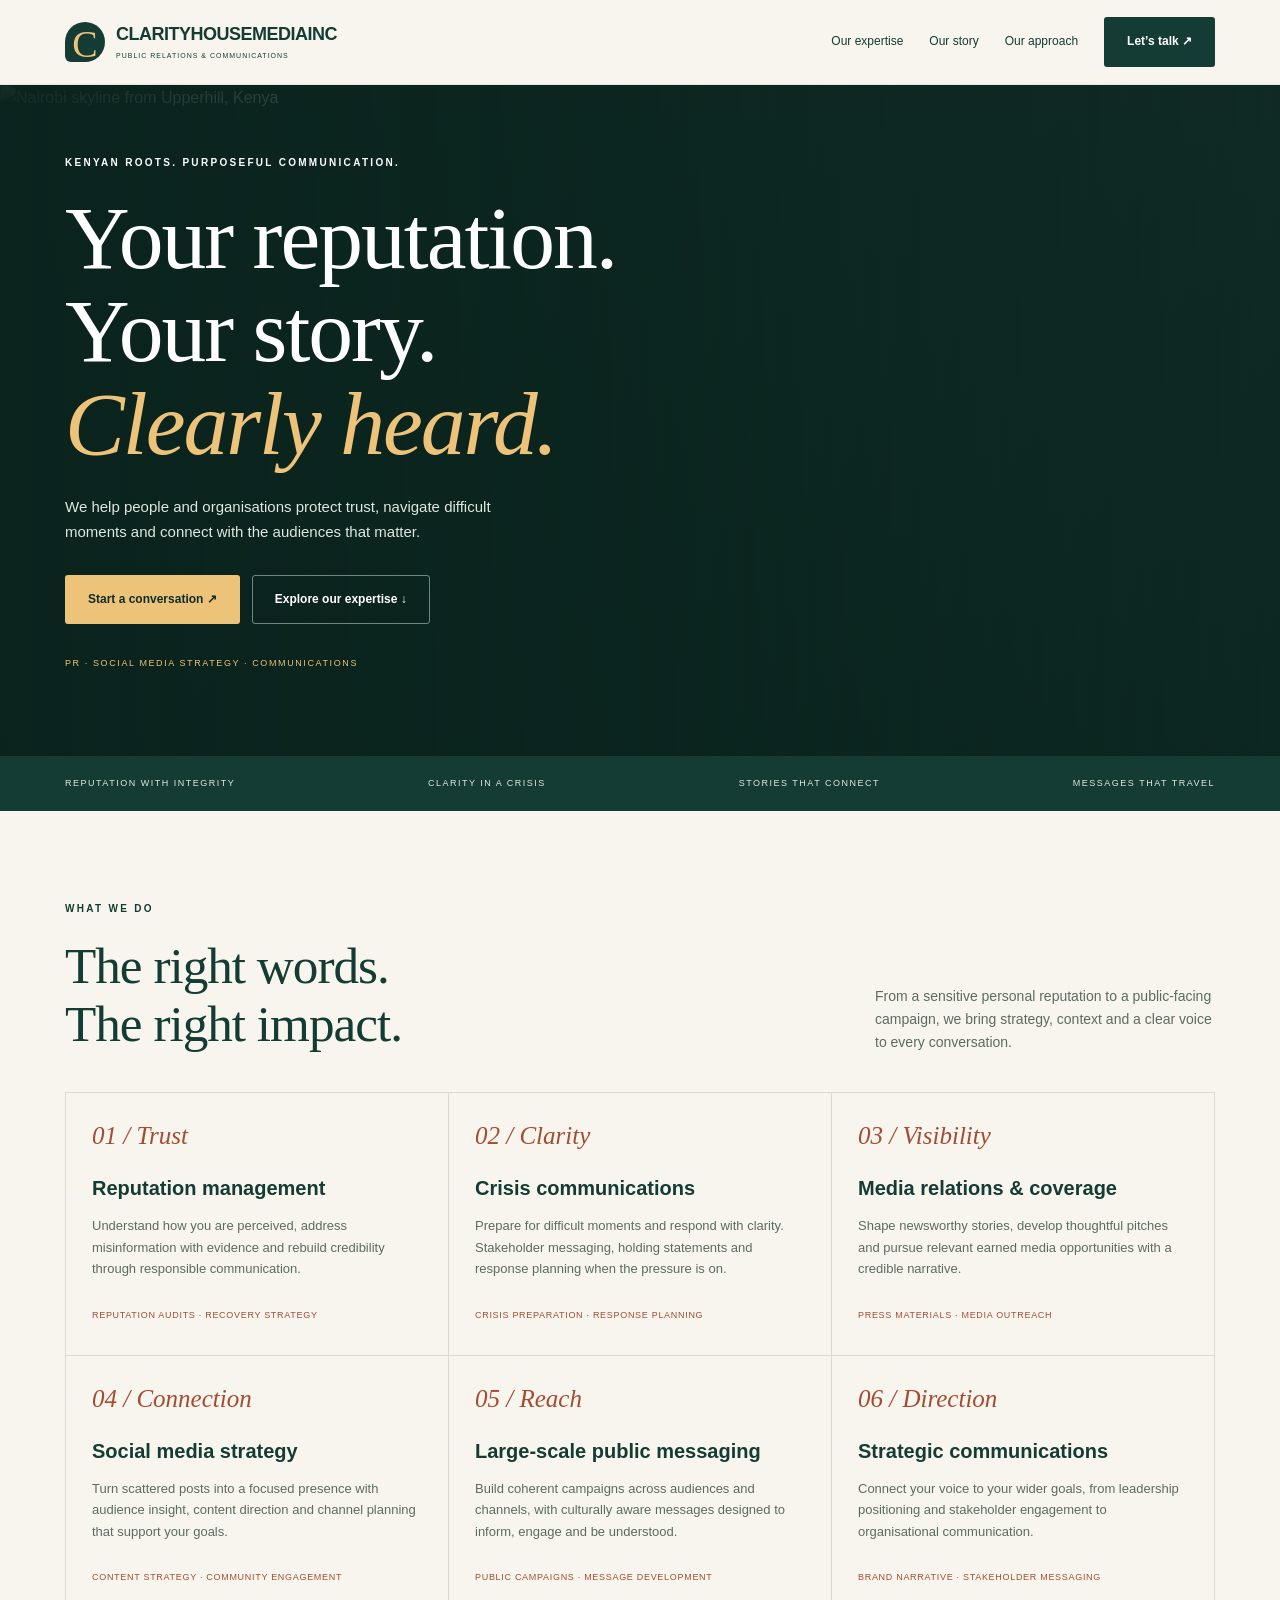
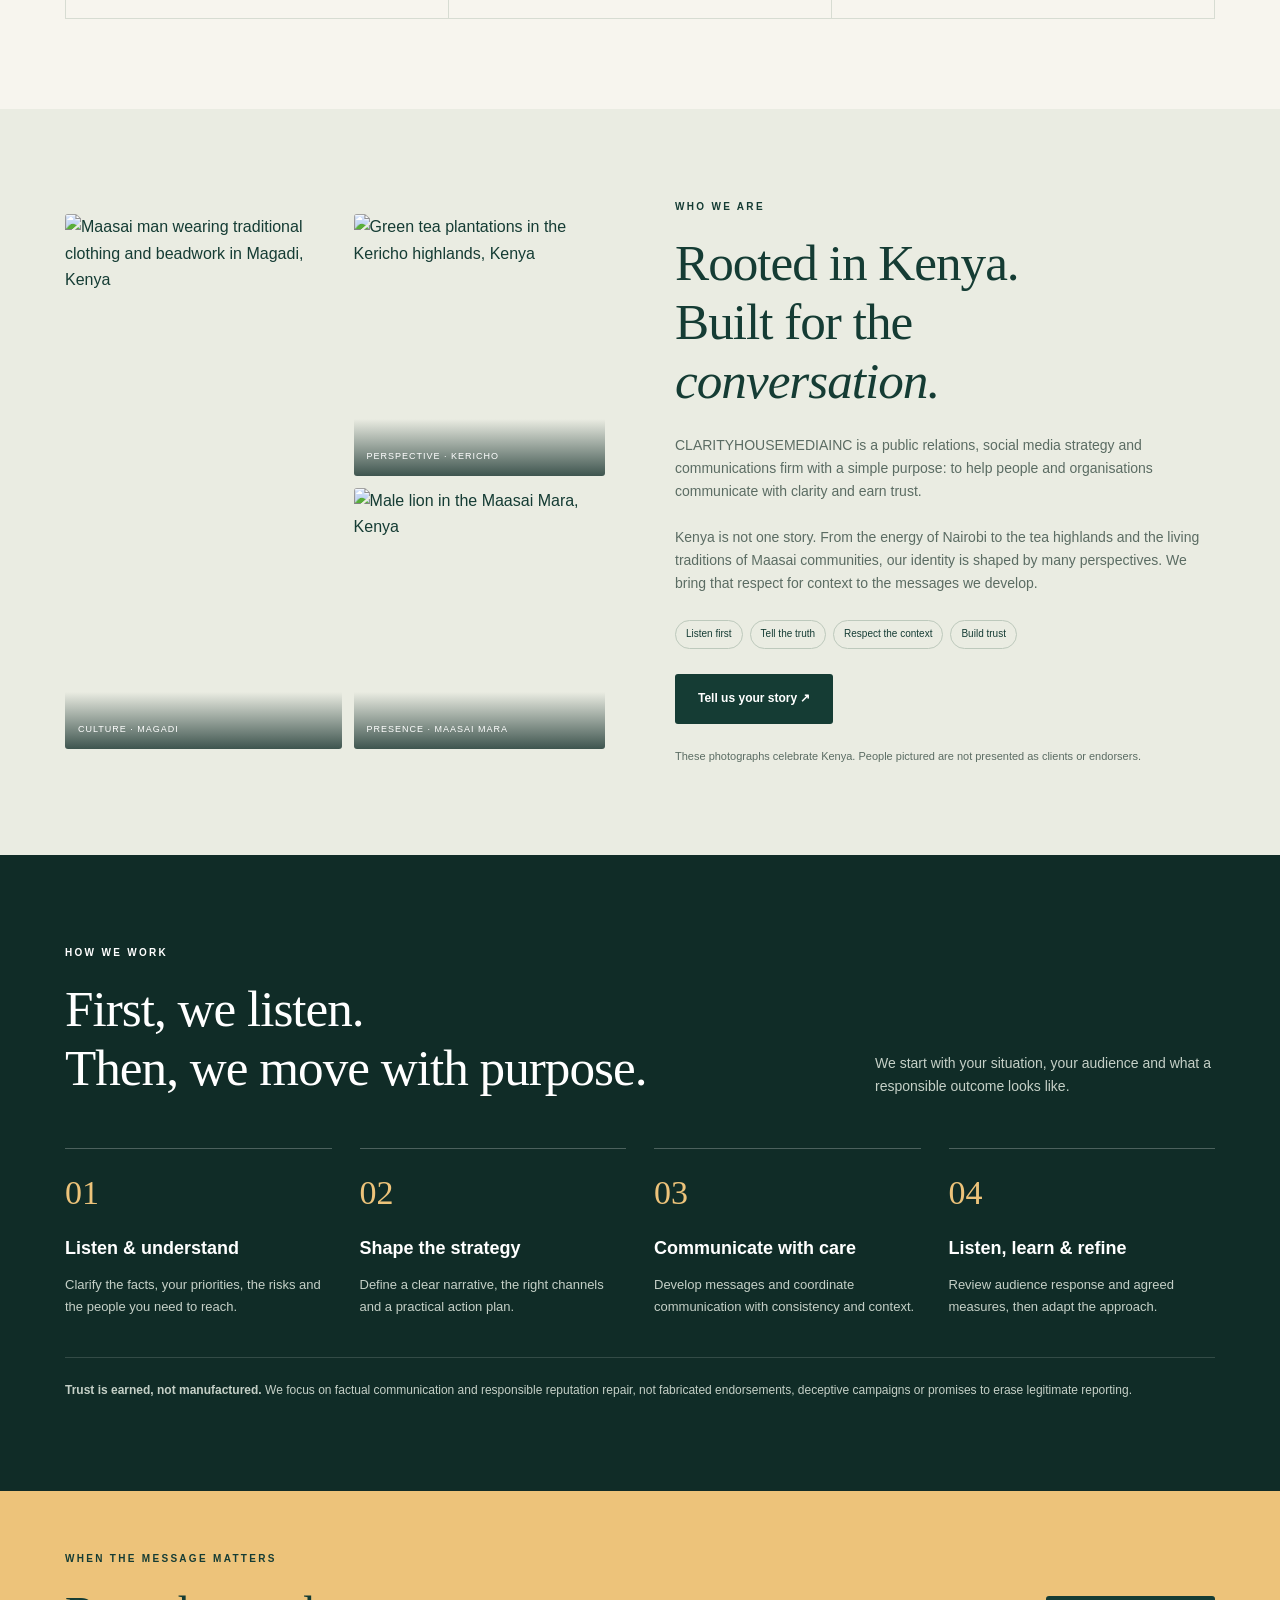
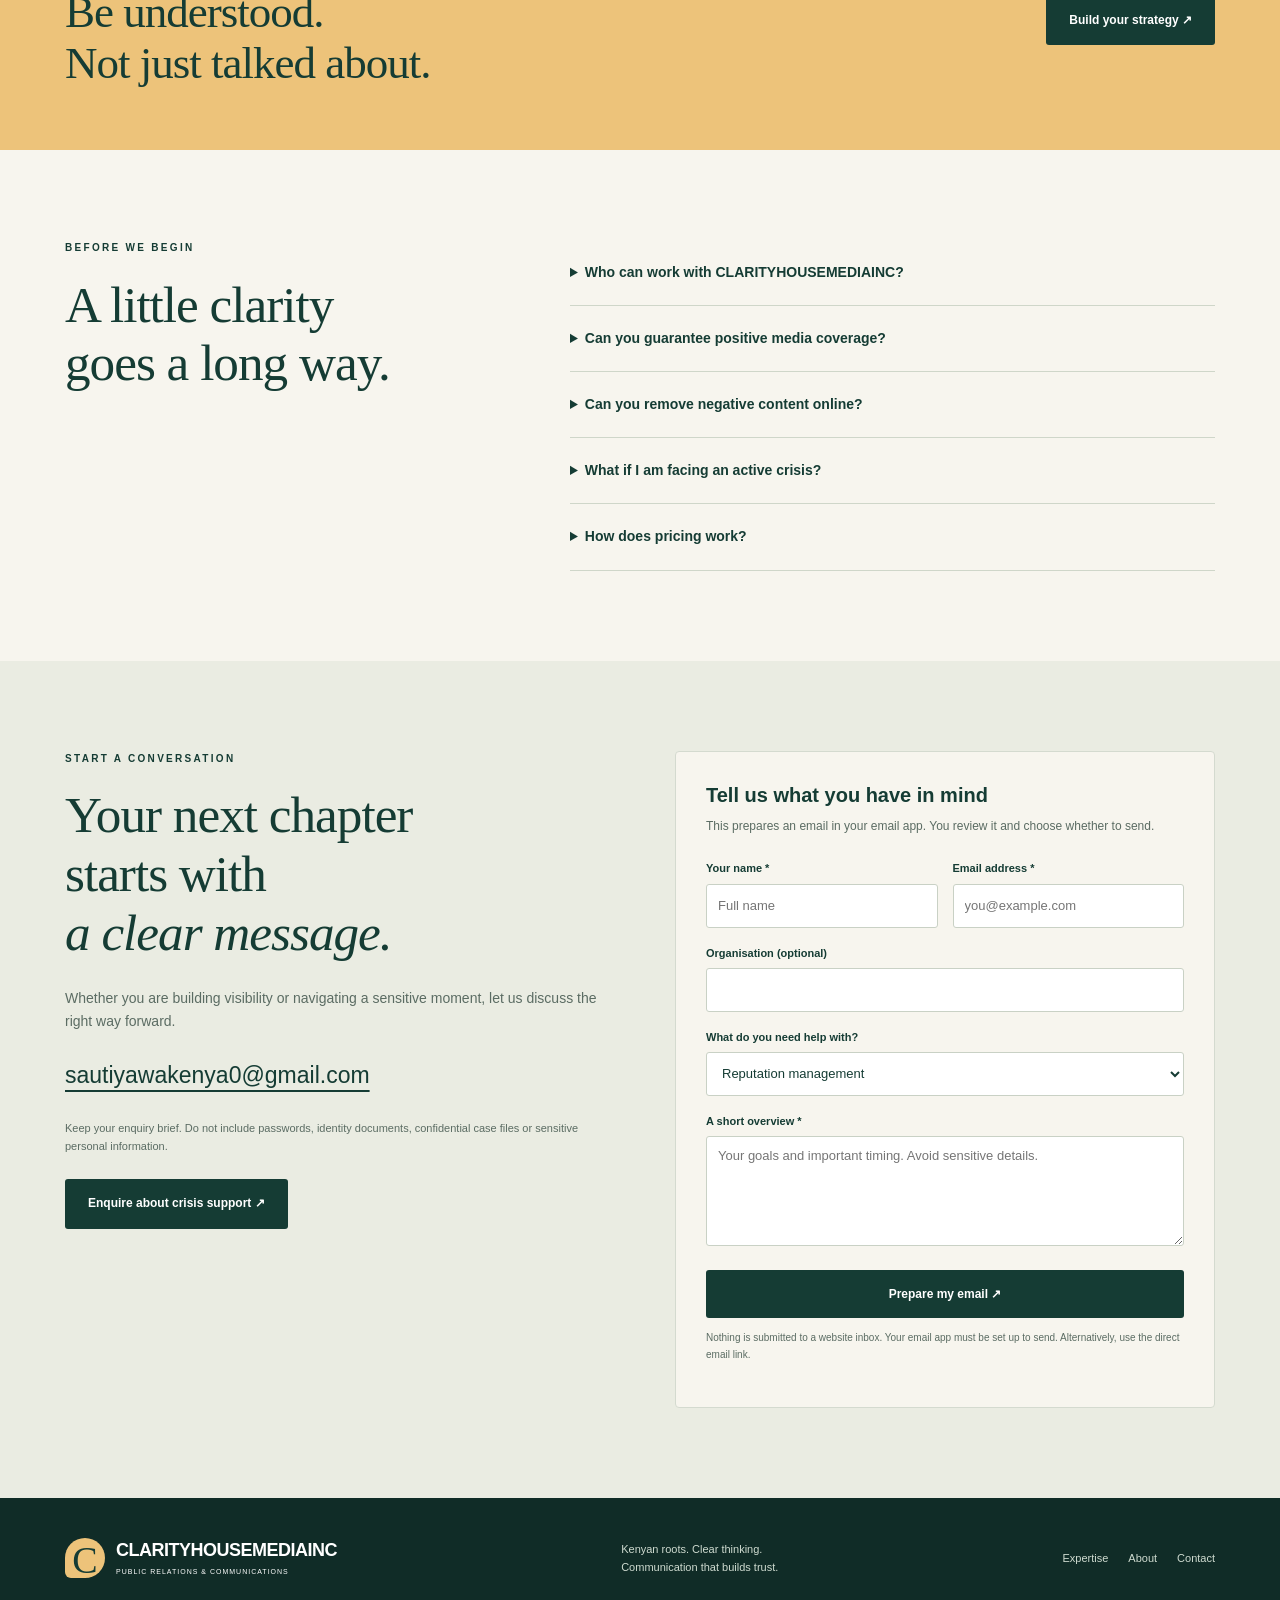
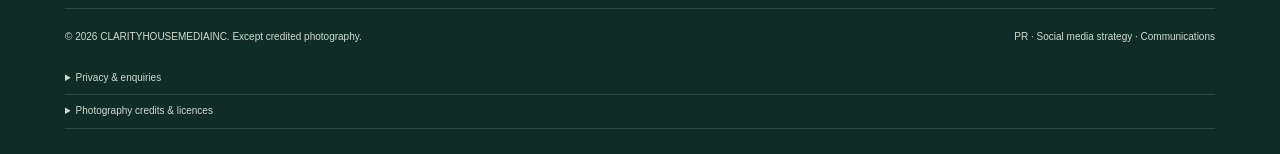
==== commit 89b23c7b: "Complete CLARITYHOUSEMEDIAINC rebrand page" ====
--- a/index.html
+++ b/index.html
@@ -1 +1 @@
-<!doctype html><html lang="en"><head><meta charset="utf-8"><meta name="viewport" content="width=device-width,initial-scale=1"><title>Sautiyawakenya | PR & Communications</title><meta name="description" content="Public relations, social media strategy, reputation management, crisis communications and public messaging rooted in Kenya."><meta name="theme-color" content="#153c34"><style>*{box-sizing:border-box}html{scroll-behavior:smooth;scroll-padding-top:90px}body{margin:0;background:#f7f5ee;color:#153c34;font:16px/1.65 Arial,sans-serif}a{color:inherit}img{width:100%;height:100%;object-fit:cover;display:block}h1,h2,h3,p{margin:0}h1,h2{font-family:Georgia,serif;font-weight:400}h1{font-size:clamp(52px,7vw,94px);line-height:1.04;letter-spacing:-2px}h2{font-size:clamp(35px,4vw,56px);line-height:1.15;letter-spacing:-1px}h3{font-size:20px;line-height:1.3}.wrap{max-width:1220px;margin:auto;padding:0 35px}.tag{font-size:10px;text-transform:uppercase;letter-spacing:2.3px;margin-bottom:19px;font-weight:700}.btn{display:inline-flex;justify-content:center;align-items:center;padding:14px 22px;min-height:48px;background:#153c34;color:white;border:1px solid transparent;border-radius:3px;font-size:12px;font-weight:600;text-decoration:none;cursor:pointer}.btn:hover{filter:brightness(1.15)}.gold{background:#edc37a;color:#102c27}.outline{border-color:#ffffff70;background:transparent}:focus-visible{outline:3px solid #b75a3c;outline-offset:4px}header{position:sticky;top:0;z-index:20;background:#f7f5ee;border-bottom:1px solid #153c3415}.nav{height:84px;display:flex;align-items:center;justify-content:space-between;gap:20px}.brand{display:flex;gap:11px;align-items:center;text-decoration:none}.symbol{width:40px;height:40px;border-radius:50% 50% 50% 6px;background:#153c34;color:#edc37a;font:38px Georgia;display:grid;place-items:center;padding-bottom:5px}.word{font-size:20px;font-weight:750;letter-spacing:-.7px;line-height:1.2}.word small{display:block;font-size:7px;letter-spacing:2px;margin-top:6px;font-weight:400}.links{display:flex;align-items:center;gap:26px}.links a{font-size:12px;text-decoration:none}.menu{display:none;border:1px solid #bdc8b9;background:transparent;color:#153c34;padding:8px 12px}.hero{position:relative;isolation:isolate;min-height:650px;color:white;background:#102c27;display:flex;align-items:center;overflow:hidden}.hero>img{position:absolute;inset:0;z-index:-3;object-position:center 40%}.shade{position:absolute;inset:0;z-index:-2;background:linear-gradient(90deg,#0a231df5,#0a231dbb 50%,#0a231d33),linear-gradient(0deg,#0a231d99,transparent)}.hero .wrap{width:100%;padding-top:70px;padding-bottom:85px}.hero em{color:#edc37a}.hero p{max-width:475px;color:#e0e7df;font-size:15px;margin-top:25px}.actions{display:flex;flex-wrap:wrap;gap:12px;margin-top:30px}.badge{font-size:9px;letter-spacing:1.6px;color:#edc37a;margin-top:32px}.ribbon{background:#153c34;color:#e0e8df}.ribbon .wrap{display:flex;justify-content:space-between;gap:18px;padding-top:20px;padding-bottom:20px;font-size:9px;letter-spacing:1.5px;text-transform:uppercase}section{padding:90px 0}.heading{display:flex;justify-content:space-between;align-items:flex-end;gap:40px;margin-bottom:38px}.heading>p{max-width:340px;font-size:14px;color:#5b6c63}.services{display:grid;grid-template-columns:repeat(3,1fr);border-left:1px solid #d7dcd2;border-top:1px solid #d7dcd2}.service{padding:29px 26px;border-right:1px solid #d7dcd2;border-bottom:1px solid #d7dcd2}.service:hover{background:#eeeee4}.num{font:italic 25px Georgia;color:#a34c32;margin-bottom:25px}.service p{font-size:13px;color:#5b6c63;margin:14px 0 20px}.service small{font-size:9px;letter-spacing:.7px;color:#a34c32;text-transform:uppercase}.story,.contact{background:#eaece2}.two{display:grid;grid-template-columns:1fr 1fr;gap:70px;align-items:center}.mosaic{height:535px;display:grid;grid-template-columns:1.1fr 1fr;grid-template-rows:1fr 1fr;gap:12px}.mosaic figure{margin:0;position:relative;overflow:hidden;border-radius:3px}.mosaic figure:first-child{grid-row:1/3}.mosaic figcaption{position:absolute;bottom:0;left:0;right:0;padding:30px 13px 12px;background:linear-gradient(transparent,#102c27c9);color:white;font-size:9px;letter-spacing:1px;text-transform:uppercase}.storycopy p{margin-top:23px;font-size:14px;color:#5b6c63}.chips{display:flex;flex-wrap:wrap;gap:7px;margin:25px 0}.chips span{font-size:10px;padding:5px 10px;border:1px solid #bdc9bc;border-radius:20px}.note{font-size:11px!important}.approach{background:#102c27;color:white}.approach .heading p,.step p{color:#c5d0c7}.steps{display:grid;grid-template-columns:repeat(4,1fr);gap:28px;margin-top:50px}.step{border-top:1px solid #ffffff40;padding-top:25px}.step .num{color:#edc37a;font:34px Georgia}.step h3{font-size:18px}.step p{font-size:13px;margin-top:14px}.commitment{border-top:1px solid #ffffff25;margin-top:40px;padding-top:23px;font-size:12px;color:#c5d0c7}.banner{background:#edc37a;padding:60px 0}.banner .wrap{display:flex;justify-content:space-between;align-items:center;gap:30px}.banner h2{font-size:45px}.faq{display:grid;grid-template-columns:.8fr 1.2fr;gap:75px}details{border-bottom:1px solid #cfd6c9}summary{cursor:pointer;padding:21px 0;font-size:14px;font-weight:600}details p{font-size:13px;color:#5b6c63;padding-bottom:20px}.contact .two{align-items:start}.contactcopy p{margin:24px 0;font-size:14px;color:#5b6c63}.email{font-size:clamp(16px,1.8vw,23px);text-underline-offset:7px;overflow-wrap:anywhere}.contactcard{padding:30px;background:#f7f5ee;border:1px solid #d4dacf;border-radius:4px}.contactcard>p{font-size:12px;color:#5b6c63;margin:9px 0 23px}.fields{display:grid;grid-template-columns:1fr 1fr;gap:15px}.field{margin-bottom:16px}label{display:block;margin-bottom:6px;font-size:11px;font-weight:600}input,select,textarea{font:13px Arial,sans-serif;width:100%;min-height:44px;padding:11px;border:1px solid #c9d1c5;background:white;color:#153c34;border-radius:3px}textarea{min-height:110px;resize:vertical}.contactcard .btn{width:100%}.formnote{font-size:10px;color:#5b6c63;margin-top:12px}.status{font-size:12px;margin-top:14px}footer{background:#102c27;color:#cfdbd0;padding:40px 0 25px}.footmain{display:flex;align-items:center;justify-content:space-between;gap:30px;padding-bottom:30px}.footmain .symbol{background:#edc37a;color:#153c34}.footmain .word{color:white}.footmain p{font-size:11px}.footlinks{display:flex;gap:20px;font-size:11px}.footlinks a{text-decoration:none}.bottom{border-top:1px solid #ffffff20;padding-top:20px;font-size:10px;display:flex;justify-content:space-between;gap:20px}.legal{margin-top:16px}.legal details{border-color:#ffffff20}.legal summary{font-size:10px;padding:8px 0;font-weight:400}.legal p{font-size:10px;color:#bdcdbf}@media(max-width:1000px){.wrap{padding:0 27px}.links{gap:16px}.two{gap:38px}.mosaic{height:485px}.faq{gap:40px}.service{padding:24px 20px}}@media(max-width:760px){.wrap{padding:0 22px}.nav{height:74px}.word{font-size:17px}.word small{font-size:6px;letter-spacing:1.6px}.symbol{width:35px;height:35px;font-size:32px}.menu{display:block}.links{display:none;position:absolute;top:74px;left:0;right:0;flex-direction:column;align-items:stretch;background:#f7f5ee;padding:14px 22px 22px;border-bottom:1px solid #bdc8b9;gap:0}.links.open{display:flex}.links a{padding:12px 0;font-size:14px}.links .btn{padding:13px;margin-top:8px}h1{font-size:57px}.hero{min-height:635px}.hero p{font-size:14px}.shade{background:linear-gradient(90deg,#0a231df2,#0a231d80),linear-gradient(0deg,#0a231d99,transparent)}.hero .wrap{padding-top:65px;padding-bottom:85px}.ribbon .wrap{display:grid;grid-template-columns:1fr 1fr;font-size:8px;letter-spacing:.7px;gap:12px}section{padding:64px 0}.heading{display:block;margin-bottom:28px}.heading>p{margin-top:20px;max-width:100%}.services{grid-template-columns:1fr 1fr}.service{padding:23px 18px}.service h3{font-size:17px}.service p{font-size:12px}.service small{font-size:8px}.two,.faq{grid-template-columns:1fr;gap:40px}.storycopy{order:-1}.mosaic{height:455px}.steps{grid-template-columns:1fr 1fr;gap:32px 23px;margin-top:35px}.step .num{margin-bottom:19px}.banner{padding:45px 0}.banner .wrap{display:block}.banner h2{font-size:36px}.banner .btn{margin-top:25px}.contactcard{padding:23px}.footmain,.bottom{display:block}.footmain p{margin:22px 0}.bottom>span{display:block;margin-bottom:8px}}@media(max-width:380px){h1{font-size:49px}.hero .btn{width:100%}.hero{min-height:680px}.services{grid-template-columns:1fr}.fields{grid-template-columns:1fr;gap:0}.mosaic{height:390px}.word{font-size:15px}}@media(prefers-reduced-motion:reduce){html{scroll-behavior:auto}}</style></head><body><header><div class="wrap nav"><a class="brand" href="#home" aria-label="Sautiyawakenya home"><span class="symbol" aria-hidden="true">s</span><span class="word">sautiyawakenya<small>PUBLIC RELATIONS & COMMUNICATIONS</small></span></a><button class="menu" type="button" aria-expanded="false" aria-controls="navigation">Menu</button><nav class="links" id="navigation" aria-label="Main navigation"><a href="#services">Our expertise</a><a href="#about">Our story</a><a href="#approach">Our approach</a><a class="btn" href="#contact">Let’s talk ↗</a></nav></div></header><main><div class="hero" id="home"><img src="https://upload.wikimedia.org/wikipedia/commons/a/ae/Nairobi_skyline_P1000021.jpg" alt="Nairobi skyline from Upperhill, Kenya" width="3648" height="2736" fetchpriority="high"><div class="shade"></div><div class="wrap"><div class="tag">Kenyan roots. Purposeful communication.</div><h1>Your reputation.<br>Your story.<br><em>Clearly heard.</em></h1><p>We help people and organisations protect trust, navigate difficult moments and connect with the audiences that matter.</p><div class="actions"><a class="btn gold" href="#contact">Start a conversation ↗</a><a class="btn outline" href="#services">Explore our expertise ↓</a></div><div class="badge">PR · SOCIAL MEDIA STRATEGY · COMMUNICATIONS</div></div></div><div class="ribbon"><div class="wrap"><span>Reputation with integrity</span><span>Clarity in a crisis</span><span>Stories that connect</span><span>Messages that travel</span></div></div><section id="services"><div class="wrap"><div class="heading"><div><div class="tag">What we do</div><h2>The right words.<br>The right impact.</h2></div><p>From a sensitive personal reputation to a public-facing campaign, we bring strategy, context and a clear voice to every conversation.</p></div><div class="services"><article class="service"><div class="num">01 / Trust</div><h3>Reputation management</h3><p>Understand how you are perceived, address misinformation with evidence and rebuild credibility through responsible communication.</p><small>Reputation audits · Recovery strategy</small></article><article class="service"><div class="num">02 / Clarity</div><h3>Crisis communications</h3><p>Prepare for difficult moments and respond with clarity. Stakeholder messaging, holding statements and response planning when the pressure is on.</p><small>Crisis preparation · Response planning</small></article><article class="service"><div class="num">03 / Visibility</div><h3>Media relations & coverage</h3><p>Shape newsworthy stories, develop thoughtful pitches and pursue relevant earned media opportunities with a credible narrative.</p><small>Press materials · Media outreach</small></article><article class="service"><div class="num">04 / Connection</div><h3>Social media strategy</h3><p>Turn scattered posts into a focused presence with audience insight, content direction and channel planning that support your goals.</p><small>Content strategy · Community engagement</small></article><article class="service"><div class="num">05 / Reach</div><h3>Large-scale public messaging</h3><p>Build coherent campaigns across audiences and channels, with culturally aware messages designed to inform, engage and be understood.</p><small>Public campaigns · Message development</small></article><article class="service"><div class="num">06 / Direction</div><h3>Strategic communications</h3><p>Connect your voice to your wider goals, from leadership positioning and stakeholder engagement to organisational communication.</p><small>Brand narrative · Stakeholder messaging</small></article></div></div></section><section class="story" id="about"><div class="wrap two"><div class="mosaic"><figure><img src="https://upload.wikimedia.org/wikipedia/commons/d/d1/Maasai_warrior.jpg" alt="Maasai man wearing traditional clothing and beadwork in Magadi, Kenya" loading="lazy" width="2309" height="3000"><figcaption>Culture · Magadi</figcaption></figure><figure><img src="https://upload.wikimedia.org/wikipedia/commons/2/2a/Tea_carpet_plantation_of_Kericho_highlands%2C_in_Kenya.jpg" alt="Green tea plantations in the Kericho highlands, Kenya" loading="lazy" width="4160" height="2080"><figcaption>Perspective · Kericho</figcaption></figure><figure><img src="https://upload.wikimedia.org/wikipedia/commons/f/f8/Lion_in_masai_mara.jpg" alt="Male lion in the Maasai Mara, Kenya" loading="lazy" width="3264" height="2448"><figcaption>Presence · Maasai Mara</figcaption></figure></div><div class="storycopy"><div class="tag">Who we are</div><h2>Rooted in Kenya.<br>Built for the<br><em>conversation.</em></h2><p>Sautiyawakenya is a public relations, social media strategy and communications firm with a simple purpose: to help people and organisations communicate with clarity and earn trust.</p><p>Kenya is not one story. From the energy of Nairobi to the tea highlands and the living traditions of Maasai communities, our identity is shaped by many perspectives. We bring that respect for context to the messages we develop.</p><div class="chips"><span>Listen first</span><span>Tell the truth</span><span>Respect the context</span><span>Build trust</span></div><a class="btn" href="#contact">Tell us your story ↗</a><p class="note">These photographs celebrate Kenya. People pictured are not presented as clients or endorsers.</p></div></div></section><section class="approach" id="approach"><div class="wrap"><div class="heading"><div><div class="tag">How we work</div><h2>First, we listen.<br>Then, we move with purpose.</h2></div><p>We start with your situation, your audience and what a responsible outcome looks like.</p></div><div class="steps"><article class="step"><div class="num">01</div><h3>Listen & understand</h3><p>Clarify the facts, your priorities, the risks and the people you need to reach.</p></article><article class="step"><div class="num">02</div><h3>Shape the strategy</h3><p>Define a clear narrative, the right channels and a practical action plan.</p></article><article class="step"><div class="num">03</div><h3>Communicate with care</h3><p>Develop messages and coordinate communication with consistency and context.</p></article><article class="step"><div class="num">04</div><h3>Listen, learn & refine</h3><p>Review audience response and agreed measures, then adapt the approach.</p></article></div><p class="commitment"><strong>Trust is earned, not manufactured.</strong> We focus on factual communication and responsible reputation repair, not fabricated endorsements, deceptive campaigns or promises to erase legitimate reporting.</p></div></section><div class="banner"><div class="wrap"><div><div class="tag">When the message matters</div><h2>Be understood.<br>Not just talked about.</h2></div><a class="btn" href="#contact">Build your strategy ↗</a></div></div><section><div class="wrap faq"><div><div class="tag">Before we begin</div><h2>A little clarity<br>goes a long way.</h2></div><div><details><summary>Who can work with Sautiyawakenya?</summary><p>Individuals, businesses, leaders and organisations seeking communications support. We discuss fit, scope and deliverables before engagement.</p></details><details><summary>Can you guarantee positive media coverage?</summary><p>No. Editorial decisions belong to journalists and publishers. We develop credible stories and pursue opportunities. Any agreed paid placements should be clearly identified.</p></details><details><summary>Can you remove negative content online?</summary><p>Removal cannot be guaranteed. We can assess issues, prepare factual corrections and develop a responsible response. Legal complaints may require a qualified lawyer.</p></details><details><summary>What if I am facing an active crisis?</summary><p>Email with Urgent communications enquiry in the subject and a brief, non-sensitive outline. Confirm availability before relying on a response. This is not an emergency service and response times are not guaranteed.</p></details><details><summary>How does pricing work?</summary><p>Scope, deliverables, timelines and fees are agreed after an initial discussion. This site does not take payments or create subscriptions.</p></details></div></div></section><section class="contact" id="contact"><div class="wrap two"><div class="contactcopy"><div class="tag">Start a conversation</div><h2>Your next chapter<br>starts with<br><em>a clear message.</em></h2><p>Whether you are building visibility or navigating a sensitive moment, let us discuss the right way forward.</p><a class="email" href="mailto:sautiyawakenya0@gmail.com?subject=Sautiyawakenya%20enquiry">sautiyawakenya0@gmail.com</a><p class="note">Keep your enquiry brief. Do not include passwords, identity documents, confidential case files or sensitive personal information.</p><a class="btn" href="mailto:sautiyawakenya0@gmail.com?subject=Urgent%20communications%20enquiry">Enquire about crisis support ↗</a></div><div class="contactcard"><h3>Tell us what you have in mind</h3><p>This prepares an email in your email app. You review it and choose whether to send.</p><form id="enquiry"><div class="fields"><div class="field"><label for="name">Your name *</label><input id="name" name="name" autocomplete="name" maxlength="120" placeholder="Full name" required></div><div class="field"><label for="email">Email address *</label><input id="email" name="email" type="email" autocomplete="email" maxlength="200" placeholder="you@example.com" required></div></div><div class="field"><label for="organisation">Organisation (optional)</label><input id="organisation" name="organisation" autocomplete="organization" maxlength="180"></div><div class="field"><label for="service">What do you need help with?</label><select id="service" name="service"><option>Reputation management</option><option>Crisis communications</option><option>Media relations & coverage</option><option>Social media strategy</option><option>Large-scale public messaging</option><option>Strategic communications</option><option>Not sure yet</option></select></div><div class="field"><label for="message">A short overview *</label><textarea id="message" name="message" maxlength="1800" placeholder="Your goals and important timing. Avoid sensitive details." required></textarea></div><button class="btn" type="submit">Prepare my email ↗</button><p class="formnote">Nothing is submitted to a website inbox. Your email app must be set up to send. Alternatively, use the direct email link.</p><div class="status" id="status" role="status" aria-live="polite"></div></form></div></div></section></main><footer><div class="wrap"><div class="footmain"><a class="brand" href="#home"><span class="symbol" aria-hidden="true">s</span><span class="word">sautiyawakenya<small>PUBLIC RELATIONS & COMMUNICATIONS</small></span></a><p>Kenyan roots. Clear thinking.<br>Communication that builds trust.</p><div class="footlinks"><a href="#services">Expertise</a><a href="#about">About</a><a href="#contact">Contact</a></div></div><div class="bottom"><span>© 2026 Sautiyawakenya. Except credited photography.</span><span>PR · Social media strategy · Communications</span></div><div class="legal"><details><summary>Privacy & enquiries</summary><p>This page does not intentionally use analytics, advertising cookies or an enquiry database. Form text prepares an email in your browser and is not stored by this page. Sent enquiries are handled through the email provider. Hosting and image providers may process technical request data, including IP addresses. Images are served by Wikimedia. For questions about information you have sent, email sautiyawakenya0@gmail.com.</p></details><details><summary>Photography credits & licences</summary><p>Nairobi: <a href="https://commons.wikimedia.org/wiki/File:Nairobi_skyline_P1000021.jpg">Lmwangi</a>, <a href="https://creativecommons.org/licenses/by-sa/3.0/">CC BY-SA 3.0</a>. Maasai portrait: <a href="https://commons.wikimedia.org/wiki/File:Maasai_warrior.jpg">Ninaras</a>, <a href="https://creativecommons.org/licenses/by/4.0/">CC BY 4.0</a>. Tea: <a href="https://commons.wikimedia.org/wiki/File:Tea_carpet_plantation_of_Kericho_highlands,_in_Kenya.jpg">Carter.Maina</a>, <a href="https://creativecommons.org/licenses/by-sa/4.0/">CC BY-SA 4.0</a>. Lion: <a href="https://commons.wikimedia.org/wiki/File:Lion_in_masai_mara.jpg">Sumit.pamnani</a>, public domain. Photos cropped to fit; skyline has colour overlay. Photo adaptations retain their respective licences. No endorsement implied.</p></details></div></div></footer><script>const menu=document.querySelector(".menu"),nav=document.querySelector(".links");menu.addEventListener("click",()=>{const open=menu.getAttribute("aria-expanded")!=="true";menu.setAttribute("aria-expanded",String(open));nav.classList.toggle("open",open)});nav.querySelectorAll("a").forEach(a=>a.addEventListener("click",()=>{menu.setAttribute("aria-expanded","false");nav.classList.remove("open")}));document.addEventListener("keydown",e=>{if(e.key==="Escape"){nav.classList.remove("open");menu.setAttribute("aria-expanded","false")}});document.getElementById("enquiry").addEventListener("submit",e=>{e.preventDefault();const d=new FormData(e.target),nl=String.fromCharCode(10);const body=["Name: "+d.get("name"),"Email: "+d.get("email"),"Organisation: "+(d.get("organisation")||"Not provided"),"Service: "+d.get("service"),"",d.get("message")].join(nl);document.getElementById("status").textContent="Email prepared. Review and send in your email app. If it did not open, use the direct email link.";window.location.href="mailto:sautiyawakenya0@gmail.com?subject="+encodeURIComponent("Sautiyawakenya enquiry: "+d.get("service"))+"&body="+encodeURIComponent(body)});</script></body></html>+<!doctype html><html lang="en"><head><meta charset="utf-8"><meta name="viewport" content="width=device-width,initial-scale=1"><title>CLARITYHOUSEMEDIAINC | PR & Communications</title><meta name="description" content="CLARITYHOUSEMEDIAINC: Public relations, social media strategy, reputation management, crisis communications and public messaging rooted in Kenya."><meta name="theme-color" content="#153c34"><link rel="stylesheet" href="styles.css"></head><body><header><div class="wrap nav"><a class="brand" href="#home" aria-label="CLARITYHOUSEMEDIAINC home"><span class="symbol" aria-hidden="true">C</span><span class="word">CLARITYHOUSEMEDIAINC<small>PUBLIC RELATIONS & COMMUNICATIONS</small></span></a><button class="menu" type="button" aria-expanded="false" aria-controls="navigation">Menu</button><nav class="links" id="navigation" aria-label="Main navigation"><a href="#services">Our expertise</a><a href="#about">Our story</a><a href="#approach">Our approach</a><a class="btn" href="#contact">Let’s talk ↗</a></nav></div></header><main><div class="hero" id="home"><img src="https://upload.wikimedia.org/wikipedia/commons/a/ae/Nairobi_skyline_P1000021.jpg" alt="Nairobi skyline from Upperhill, Kenya" width="3648" height="2736" fetchpriority="high"><div class="shade"></div><div class="wrap"><div class="tag">Kenyan roots. Purposeful communication.</div><h1>Your reputation.<br>Your story.<br><em>Clearly heard.</em></h1><p>We help people and organisations protect trust, navigate difficult moments and connect with the audiences that matter.</p><div class="actions"><a class="btn gold" href="#contact">Start a conversation ↗</a><a class="btn outline" href="#services">Explore our expertise ↓</a></div><div class="badge">PR · SOCIAL MEDIA STRATEGY · COMMUNICATIONS</div></div></div><div class="ribbon"><div class="wrap"><span>Reputation with integrity</span><span>Clarity in a crisis</span><span>Stories that connect</span><span>Messages that travel</span></div></div><section id="services"><div class="wrap"><div class="heading"><div><div class="tag">What we do</div><h2>The right words.<br>The right impact.</h2></div><p>From a sensitive personal reputation to a public-facing campaign, we bring strategy, context and a clear voice to every conversation.</p></div><div class="services"><article class="service"><div class="num">01 / Trust</div><h3>Reputation management</h3><p>Understand how you are perceived, address misinformation with evidence and rebuild credibility through responsible communication.</p><small>Reputation audits · Recovery strategy</small></article><article class="service"><div class="num">02 / Clarity</div><h3>Crisis communications</h3><p>Prepare for difficult moments and respond with clarity. Stakeholder messaging, holding statements and response planning when the pressure is on.</p><small>Crisis preparation · Response planning</small></article><article class="service"><div class="num">03 / Visibility</div><h3>Media relations & coverage</h3><p>Shape newsworthy stories, develop thoughtful pitches and pursue relevant earned media opportunities with a credible narrative.</p><small>Press materials · Media outreach</small></article><article class="service"><div class="num">04 / Connection</div><h3>Social media strategy</h3><p>Turn scattered posts into a focused presence with audience insight, content direction and channel planning that support your goals.</p><small>Content strategy · Community engagement</small></article><article class="service"><div class="num">05 / Reach</div><h3>Large-scale public messaging</h3><p>Build coherent campaigns across audiences and channels, with culturally aware messages designed to inform, engage and be understood.</p><small>Public campaigns · Message development</small></article><article class="service"><div class="num">06 / Direction</div><h3>Strategic communications</h3><p>Connect your voice to your wider goals, from leadership positioning and stakeholder engagement to organisational communication.</p><small>Brand narrative · Stakeholder messaging</small></article></div></div></section><section class="story" id="about"><div class="wrap two"><div class="mosaic"><figure><img src="https://upload.wikimedia.org/wikipedia/commons/d/d1/Maasai_warrior.jpg" alt="Maasai man wearing traditional clothing and beadwork in Magadi, Kenya" loading="lazy" width="2309" height="3000"><figcaption>Culture · Magadi</figcaption></figure><figure><img src="https://upload.wikimedia.org/wikipedia/commons/2/2a/Tea_carpet_plantation_of_Kericho_highlands%2C_in_Kenya.jpg" alt="Green tea plantations in the Kericho highlands, Kenya" loading="lazy" width="4160" height="2080"><figcaption>Perspective · Kericho</figcaption></figure><figure><img src="https://upload.wikimedia.org/wikipedia/commons/f/f8/Lion_in_masai_mara.jpg" alt="Male lion in the Maasai Mara, Kenya" loading="lazy" width="3264" height="2448"><figcaption>Presence · Maasai Mara</figcaption></figure></div><div class="storycopy"><div class="tag">Who we are</div><h2>Rooted in Kenya.<br>Built for the<br><em>conversation.</em></h2><p>CLARITYHOUSEMEDIAINC is a public relations, social media strategy and communications firm with a simple purpose: to help people and organisations communicate with clarity and earn trust.</p><p>Kenya is not one story. From the energy of Nairobi to the tea highlands and the living traditions of Maasai communities, our identity is shaped by many perspectives. We bring that respect for context to the messages we develop.</p><div class="chips"><span>Listen first</span><span>Tell the truth</span><span>Respect the context</span><span>Build trust</span></div><a class="btn" href="#contact">Tell us your story ↗</a><p class="note">These photographs celebrate Kenya. People pictured are not presented as clients or endorsers.</p></div></div></section><section class="approach" id="approach"><div class="wrap"><div class="heading"><div><div class="tag">How we work</div><h2>First, we listen.<br>Then, we move with purpose.</h2></div><p>We start with your situation, your audience and what a responsible outcome looks like.</p></div><div class="steps"><article class="step"><div class="num">01</div><h3>Listen & understand</h3><p>Clarify the facts, your priorities, the risks and the people you need to reach.</p></article><article class="step"><div class="num">02</div><h3>Shape the strategy</h3><p>Define a clear narrative, the right channels and a practical action plan.</p></article><article class="step"><div class="num">03</div><h3>Communicate with care</h3><p>Develop messages and coordinate communication with consistency and context.</p></article><article class="step"><div class="num">04</div><h3>Listen, learn & refine</h3><p>Review audience response and agreed measures, then adapt the approach.</p></article></div><p class="commitment"><strong>Trust is earned, not manufactured.</strong> We focus on factual communication and responsible reputation repair, not fabricated endorsements, deceptive campaigns or promises to erase legitimate reporting.</p></div></section><div class="banner"><div class="wrap"><div><div class="tag">When the message matters</div><h2>Be understood.<br>Not just talked about.</h2></div><a class="btn" href="#contact">Build your strategy ↗</a></div></div><section><div class="wrap faq"><div><div class="tag">Before we begin</div><h2>A little clarity<br>goes a long way.</h2></div><div><details><summary>Who can work with CLARITYHOUSEMEDIAINC?</summary><p>Individuals, businesses, leaders and organisations seeking communications support. We discuss fit, scope and deliverables before engagement.</p></details><details><summary>Can you guarantee positive media coverage?</summary><p>No. Editorial decisions belong to journalists and publishers. We develop credible stories and pursue opportunities. Any agreed paid placements should be clearly identified.</p></details><details><summary>Can you remove negative content online?</summary><p>Removal cannot be guaranteed. We can assess issues, prepare factual corrections and develop a responsible response. Legal complaints may require a qualified lawyer.</p></details><details><summary>What if I am facing an active crisis?</summary><p>Email with Urgent communications enquiry in the subject and a brief, non-sensitive outline. Confirm availability before relying on a response. This is not an emergency service and response times are not guaranteed.</p></details><details><summary>How does pricing work?</summary><p>Scope, deliverables, timelines and fees are agreed after an initial discussion. This site does not take payments or create subscriptions.</p></details></div></div></section><section class="contact" id="contact"><div class="wrap two"><div class="contactcopy"><div class="tag">Start a conversation</div><h2>Your next chapter<br>starts with<br><em>a clear message.</em></h2><p>Whether you are building visibility or navigating a sensitive moment, let us discuss the right way forward.</p><a class="email" href="mailto:sautiyawakenya0@gmail.com?subject=CLARITYHOUSEMEDIAINC%20enquiry">sautiyawakenya0@gmail.com</a><p class="note">Keep your enquiry brief. Do not include passwords, identity documents, confidential case files or sensitive personal information.</p><a class="btn" href="mailto:sautiyawakenya0@gmail.com?subject=Urgent%20communications%20enquiry">Enquire about crisis support ↗</a></div><div class="contactcard"><h3>Tell us what you have in mind</h3><p>This prepares an email in your email app. You review it and choose whether to send.</p><form id="enquiry"><div class="fields"><div class="field"><label for="name">Your name *</label><input id="name" name="name" autocomplete="name" maxlength="120" placeholder="Full name" required></div><div class="field"><label for="email">Email address *</label><input id="email" name="email" type="email" autocomplete="email" maxlength="200" placeholder="you@example.com" required></div></div><div class="field"><label for="organisation">Organisation (optional)</label><input id="organisation" name="organisation" autocomplete="organization" maxlength="180"></div><div class="field"><label for="service">What do you need help with?</label><select id="service" name="service"><option>Reputation management</option><option>Crisis communications</option><option>Media relations & coverage</option><option>Social media strategy</option><option>Large-scale public messaging</option><option>Strategic communications</option><option>Not sure yet</option></select></div><div class="field"><label for="message">A short overview *</label><textarea id="message" name="message" maxlength="1800" placeholder="Your goals and important timing. Avoid sensitive details." required></textarea></div><button class="btn" type="submit">Prepare my email ↗</button><p class="formnote">Nothing is submitted to a website inbox. Your email app must be set up to send. Alternatively, use the direct email link.</p><div class="status" id="status" role="status" aria-live="polite"></div></form></div></div></section></main><footer><div class="wrap"><div class="footmain"><a class="brand" href="#home"><span class="symbol" aria-hidden="true">C</span><span class="word">CLARITYHOUSEMEDIAINC<small>PUBLIC RELATIONS & COMMUNICATIONS</small></span></a><p>Kenyan roots. Clear thinking.<br>Communication that builds trust.</p><div class="footlinks"><a href="#services">Expertise</a><a href="#about">About</a><a href="#contact">Contact</a></div></div><div class="bottom"><span>© 2026 CLARITYHOUSEMEDIAINC. Except credited photography.</span><span>PR · Social media strategy · Communications</span></div><div class="legal"><details><summary>Privacy & enquiries</summary><p>This page does not intentionally use analytics, advertising cookies or an enquiry database. Form text prepares an email in your browser and is not stored by this page. Sent enquiries are handled through the email provider. Hosting and image providers may process technical request data, including IP addresses. Images are served by Wikimedia. For questions about information you have sent, email sautiyawakenya0@gmail.com.</p></details><details><summary>Photography credits & licences</summary><p>Nairobi: <a href="https://commons.wikimedia.org/wiki/File:Nairobi_skyline_P1000021.jpg">Lmwangi</a>, <a href="https://creativecommons.org/licenses/by-sa/3.0/">CC BY-SA 3.0</a>. Maasai portrait: <a href="https://commons.wikimedia.org/wiki/File:Maasai_warrior.jpg">Ninaras</a>, <a href="https://creativecommons.org/licenses/by/4.0/">CC BY 4.0</a>. Tea: <a href="https://commons.wikimedia.org/wiki/File:Tea_carpet_plantation_of_Kericho_highlands,_in_Kenya.jpg">Carter.Maina</a>, <a href="https://creativecommons.org/licenses/by-sa/4.0/">CC BY-SA 4.0</a>. Lion: <a href="https://commons.wikimedia.org/wiki/File:Lion_in_masai_mara.jpg">Sumit.pamnani</a>, public domain. Photos cropped to fit; skyline has colour overlay. Photo adaptations retain their respective licences. No endorsement implied.</p></details></div></div></footer><script src="main.js"></script></body></html>
--- a/styles.css
+++ b/styles.css
@@ -0,0 +1 @@
+*{box-sizing:border-box}html{scroll-behavior:smooth;scroll-padding-top:90px}body{margin:0;background:#f7f5ee;color:#153c34;font:16px/1.65 Arial,sans-serif}a{color:inherit}img{width:100%;height:100%;object-fit:cover;display:block}h1,h2,h3,p{margin:0}h1,h2{font-family:Georgia,serif;font-weight:400}h1{font-size:clamp(52px,7vw,94px);line-height:1.04;letter-spacing:-2px}h2{font-size:clamp(35px,4vw,56px);line-height:1.15;letter-spacing:-1px}h3{font-size:20px;line-height:1.3}.wrap{max-width:1220px;margin:auto;padding:0 35px}.tag{font-size:10px;text-transform:uppercase;letter-spacing:2.3px;margin-bottom:19px;font-weight:700}.btn{display:inline-flex;justify-content:center;align-items:center;padding:14px 22px;min-height:48px;background:#153c34;color:white;border:1px solid transparent;border-radius:3px;font-size:12px;font-weight:600;text-decoration:none;cursor:pointer}.btn:hover{filter:brightness(1.15)}.gold{background:#edc37a;color:#102c27}.outline{border-color:#ffffff70;background:transparent}:focus-visible{outline:3px solid #b75a3c;outline-offset:4px}header{position:sticky;top:0;z-index:20;background:#f7f5ee;border-bottom:1px solid #153c3415}.nav{height:84px;display:flex;align-items:center;justify-content:space-between;gap:20px}.brand{display:flex;gap:11px;align-items:center;text-decoration:none}.symbol{width:40px;height:40px;border-radius:50% 50% 50% 6px;background:#153c34;color:#edc37a;font:38px Georgia;display:grid;place-items:center;padding-bottom:5px}.word{font-size:20px;font-weight:750;letter-spacing:-.7px;line-height:1.2}.word small{display:block;font-size:7px;letter-spacing:2px;margin-top:6px;font-weight:400}.links{display:flex;align-items:center;gap:26px}.links a{font-size:12px;text-decoration:none}.menu{display:none;border:1px solid #bdc8b9;background:transparent;color:#153c34;padding:8px 12px}.hero{position:relative;isolation:isolate;min-height:650px;color:white;background:#102c27;display:flex;align-items:center;overflow:hidden}.hero>img{position:absolute;inset:0;z-index:-3;object-position:center 40%}.shade{position:absolute;inset:0;z-index:-2;background:linear-gradient(90deg,#0a231df5,#0a231dbb 50%,#0a231d33),linear-gradient(0deg,#0a231d99,transparent)}.hero .wrap{width:100%;padding-top:70px;padding-bottom:85px}.hero em{color:#edc37a}.hero p{max-width:475px;color:#e0e7df;font-size:15px;margin-top:25px}.actions{display:flex;flex-wrap:wrap;gap:12px;margin-top:30px}.badge{font-size:9px;letter-spacing:1.6px;color:#edc37a;margin-top:32px}.ribbon{background:#153c34;color:#e0e8df}.ribbon .wrap{display:flex;justify-content:space-between;gap:18px;padding-top:20px;padding-bottom:20px;font-size:9px;letter-spacing:1.5px;text-transform:uppercase}section{padding:90px 0}.heading{display:flex;justify-content:space-between;align-items:flex-end;gap:40px;margin-bottom:38px}.heading>p{max-width:340px;font-size:14px;color:#5b6c63}.services{display:grid;grid-template-columns:repeat(3,1fr);border-left:1px solid #d7dcd2;border-top:1px solid #d7dcd2}.service{padding:29px 26px;border-right:1px solid #d7dcd2;border-bottom:1px solid #d7dcd2}.service:hover{background:#eeeee4}.num{font:italic 25px Georgia;color:#a34c32;margin-bottom:25px}.service p{font-size:13px;color:#5b6c63;margin:14px 0 20px}.service small{font-size:9px;letter-spacing:.7px;color:#a34c32;text-transform:uppercase}.story,.contact{background:#eaece2}.two{display:grid;grid-template-columns:1fr 1fr;gap:70px;align-items:center}.mosaic{height:535px;display:grid;grid-template-columns:1.1fr 1fr;grid-template-rows:1fr 1fr;gap:12px}.mosaic figure{margin:0;position:relative;overflow:hidden;border-radius:3px}.mosaic figure:first-child{grid-row:1/3}.mosaic figcaption{position:absolute;bottom:0;left:0;right:0;padding:30px 13px 12px;background:linear-gradient(transparent,#102c27c9);color:white;font-size:9px;letter-spacing:1px;text-transform:uppercase}.storycopy p{margin-top:23px;font-size:14px;color:#5b6c63}.chips{display:flex;flex-wrap:wrap;gap:7px;margin:25px 0}.chips span{font-size:10px;padding:5px 10px;border:1px solid #bdc9bc;border-radius:20px}.note{font-size:11px!important}.approach{background:#102c27;color:white}.approach .heading p,.step p{color:#c5d0c7}.steps{display:grid;grid-template-columns:repeat(4,1fr);gap:28px;margin-top:50px}.step{border-top:1px solid #ffffff40;padding-top:25px}.step .num{color:#edc37a;font:34px Georgia}.step h3{font-size:18px}.step p{font-size:13px;margin-top:14px}.commitment{border-top:1px solid #ffffff25;margin-top:40px;padding-top:23px;font-size:12px;color:#c5d0c7}.banner{background:#edc37a;padding:60px 0}.banner .wrap{display:flex;justify-content:space-between;align-items:center;gap:30px}.banner h2{font-size:45px}.faq{display:grid;grid-template-columns:.8fr 1.2fr;gap:75px}details{border-bottom:1px solid #cfd6c9}summary{cursor:pointer;padding:21px 0;font-size:14px;font-weight:600}details p{font-size:13px;color:#5b6c63;padding-bottom:20px}.contact .two{align-items:start}.contactcopy p{margin:24px 0;font-size:14px;color:#5b6c63}.email{font-size:clamp(16px,1.8vw,23px);text-underline-offset:7px;overflow-wrap:anywhere}.contactcard{padding:30px;background:#f7f5ee;border:1px solid #d4dacf;border-radius:4px}.contactcard>p{font-size:12px;color:#5b6c63;margin:9px 0 23px}.fields{display:grid;grid-template-columns:1fr 1fr;gap:15px}.field{margin-bottom:16px}label{display:block;margin-bottom:6px;font-size:11px;font-weight:600}input,select,textarea{font:13px Arial,sans-serif;width:100%;min-height:44px;padding:11px;border:1px solid #c9d1c5;background:white;color:#153c34;border-radius:3px}textarea{min-height:110px;resize:vertical}.contactcard .btn{width:100%}.formnote{font-size:10px;color:#5b6c63;margin-top:12px}.status{font-size:12px;margin-top:14px}footer{background:#102c27;color:#cfdbd0;padding:40px 0 25px}.footmain{display:flex;align-items:center;justify-content:space-between;gap:30px;padding-bottom:30px}.footmain .symbol{background:#edc37a;color:#153c34}.footmain .word{color:white}.footmain p{font-size:11px}.footlinks{display:flex;gap:20px;font-size:11px}.footlinks a{text-decoration:none}.bottom{border-top:1px solid #ffffff20;padding-top:20px;font-size:10px;display:flex;justify-content:space-between;gap:20px}.legal{margin-top:16px}.legal details{border-color:#ffffff20}.legal summary{font-size:10px;padding:8px 0;font-weight:400}.legal p{font-size:10px;color:#bdcdbf}@media(max-width:1000px){.wrap{padding:0 27px}.links{gap:16px}.two{gap:38px}.mosaic{height:485px}.faq{gap:40px}.service{padding:24px 20px}}@media(max-width:760px){.wrap{padding:0 22px}.nav{height:74px}.word{font-size:17px}.word small{font-size:6px;letter-spacing:1.6px}.symbol{width:35px;height:35px;font-size:32px}.menu{display:block}.links{display:none;position:absolute;top:74px;left:0;right:0;flex-direction:column;align-items:stretch;background:#f7f5ee;padding:14px 22px 22px;border-bottom:1px solid #bdc8b9;gap:0}.links.open{display:flex}.links a{padding:12px 0;font-size:14px}.links .btn{padding:13px;margin-top:8px}h1{font-size:57px}.hero{min-height:635px}.hero p{font-size:14px}.shade{background:linear-gradient(90deg,#0a231df2,#0a231d80),linear-gradient(0deg,#0a231d99,transparent)}.hero .wrap{padding-top:65px;padding-bottom:85px}.ribbon .wrap{display:grid;grid-template-columns:1fr 1fr;font-size:8px;letter-spacing:.7px;gap:12px}section{padding:64px 0}.heading{display:block;margin-bottom:28px}.heading>p{margin-top:20px;max-width:100%}.services{grid-template-columns:1fr 1fr}.service{padding:23px 18px}.service h3{font-size:17px}.service p{font-size:12px}.service small{font-size:8px}.two,.faq{grid-template-columns:1fr;gap:40px}.storycopy{order:-1}.mosaic{height:455px}.steps{grid-template-columns:1fr 1fr;gap:32px 23px;margin-top:35px}.step .num{margin-bottom:19px}.banner{padding:45px 0}.banner .wrap{display:block}.banner h2{font-size:36px}.banner .btn{margin-top:25px}.contactcard{padding:23px}.footmain,.bottom{display:block}.footmain p{margin:22px 0}.bottom>span{display:block;margin-bottom:8px}}@media(max-width:380px){h1{font-size:49px}.hero .btn{width:100%}.hero{min-height:680px}.services{grid-template-columns:1fr}.fields{grid-template-columns:1fr;gap:0}.mosaic{height:390px}.word{font-size:15px}}@media(prefers-reduced-motion:reduce){html{scroll-behavior:auto}}/* Responsive rebrand wordmark */.brand{min-width:0}.brand .symbol{flex-shrink:0}.brand .word{font-size:18px;letter-spacing:-.5px;overflow-wrap:anywhere}.brand .word small{font-size:7px;letter-spacing:1px}@media(max-width:1000px) and (min-width:761px){.links{gap:12px}.links a{font-size:11px}.brand .word{font-size:15px}.brand{gap:8px}}@media(max-width:760px){.brand{gap:8px}.brand .word{font-size:15px;letter-spacing:-.45px}.brand .word small{font-size:6px;letter-spacing:.65px}.menu{flex-shrink:0}.nav{gap:10px}}@media(max-width:380px){.nav .brand .symbol{width:28px;height:28px;font-size:27px}.nav .brand .word{font-size:12px}.nav .brand .word small{font-size:5px;letter-spacing:.4px}.nav .brand{gap:6px}.nav .menu{padding:8px}.nav{gap:7px}}
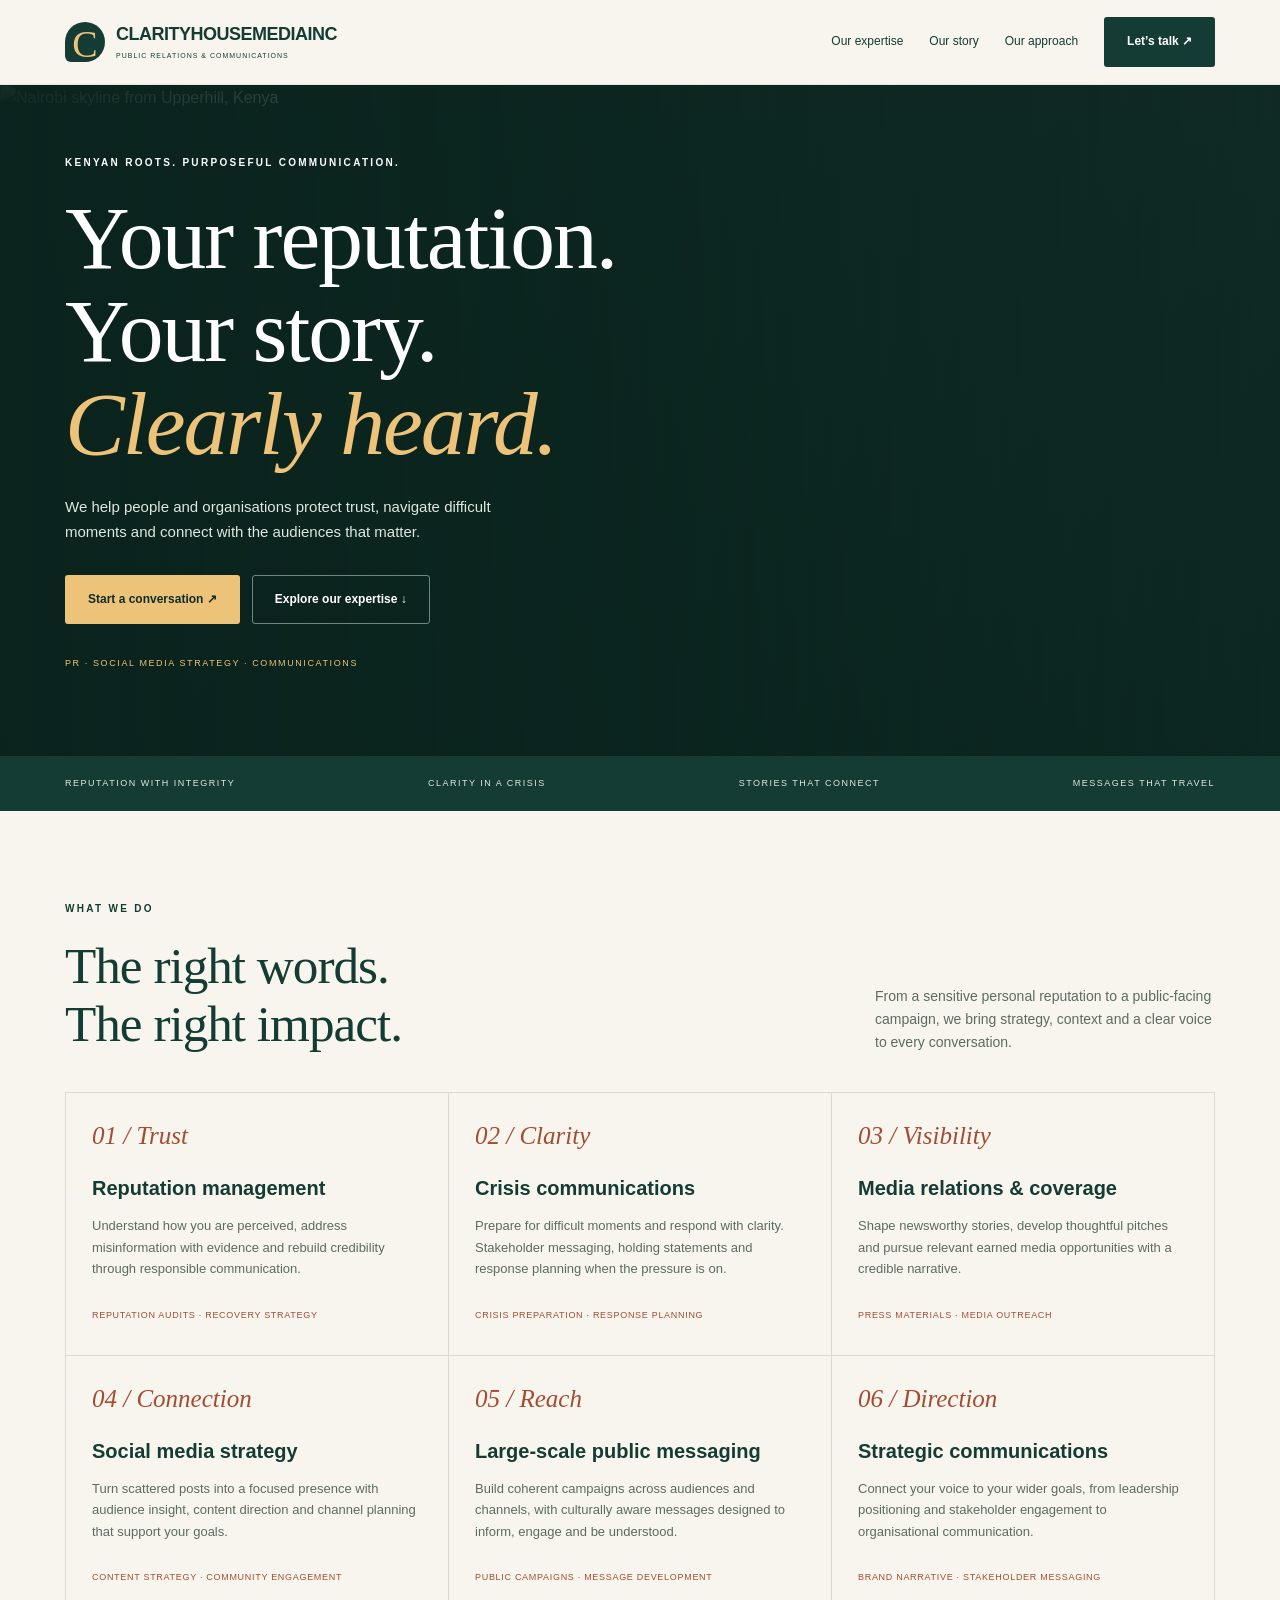
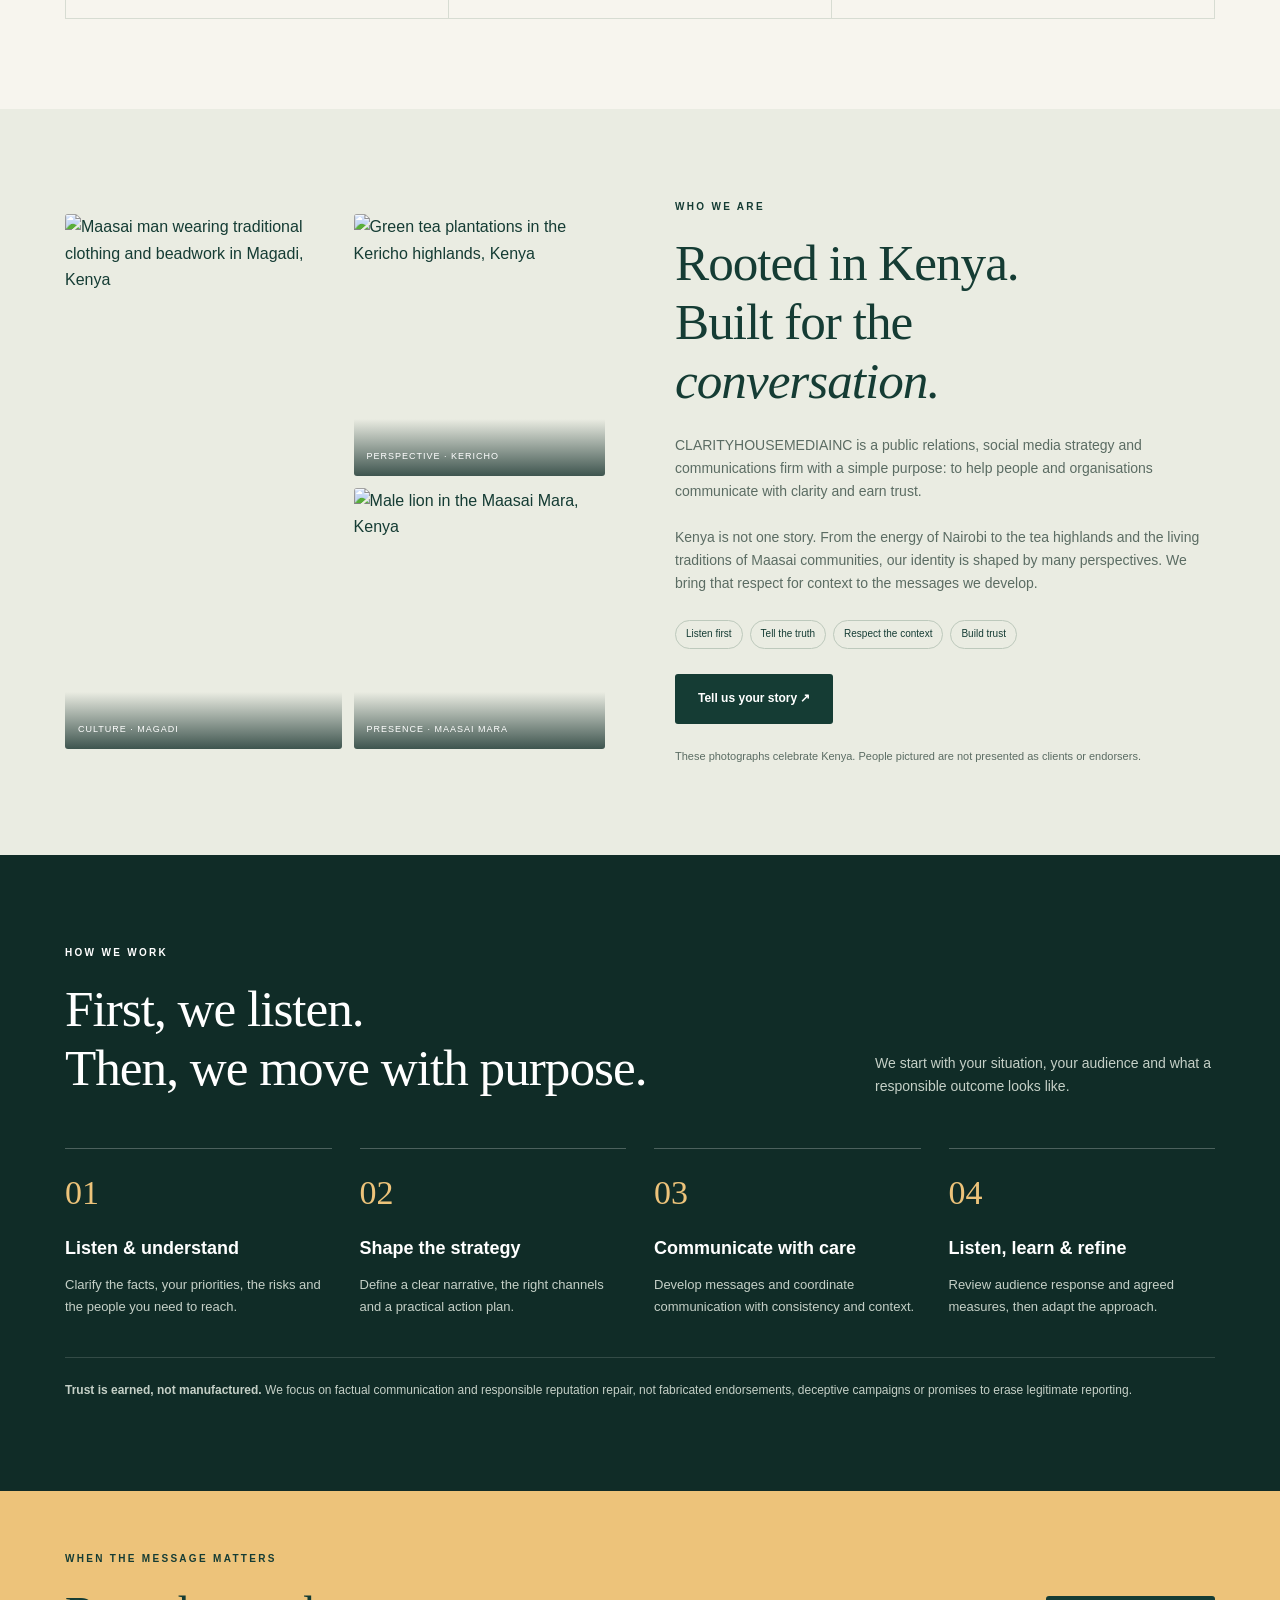
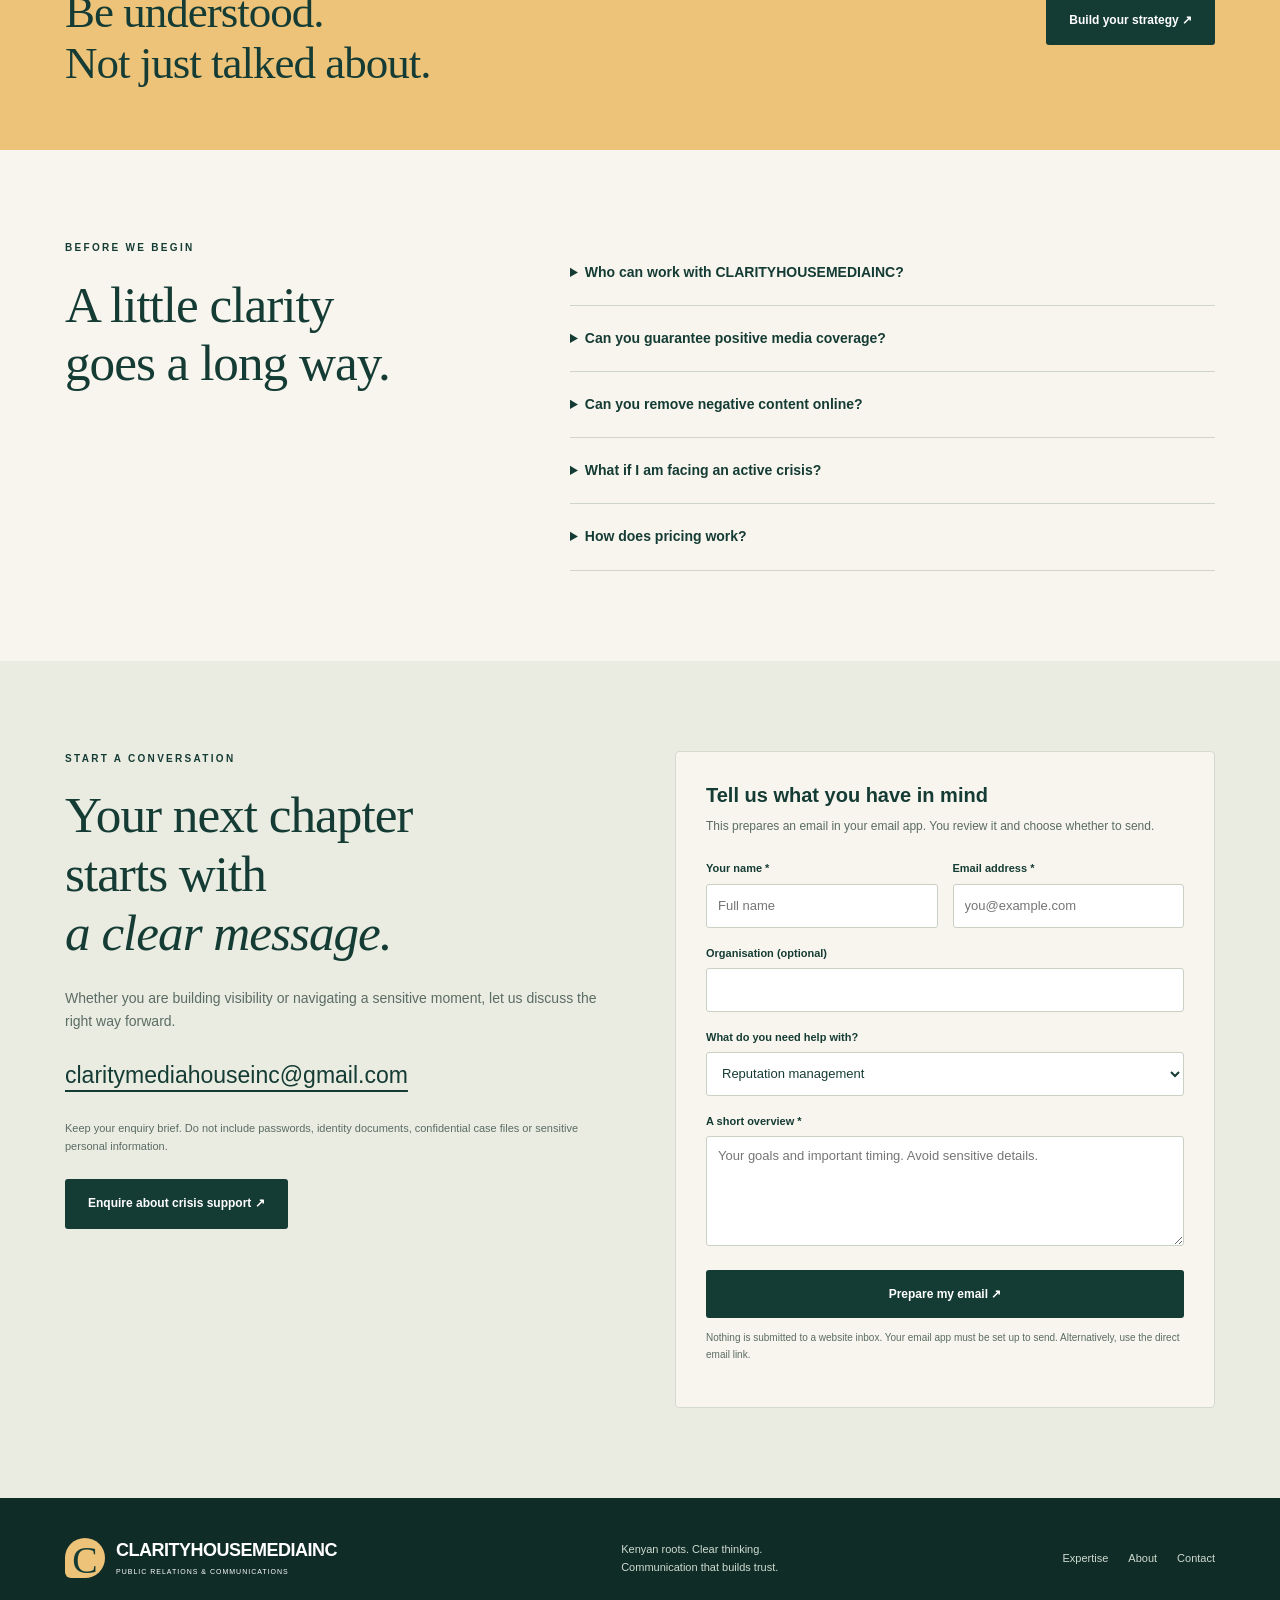
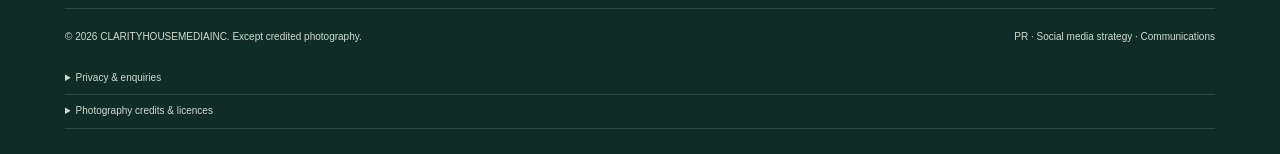
==== commit 777090d5: "Update public contact email" ====
--- a/index.html
+++ b/index.html
@@ -1 +1 @@
-<!doctype html><html lang="en"><head><meta charset="utf-8"><meta name="viewport" content="width=device-width,initial-scale=1"><title>CLARITYHOUSEMEDIAINC | PR & Communications</title><meta name="description" content="CLARITYHOUSEMEDIAINC: Public relations, social media strategy, reputation management, crisis communications and public messaging rooted in Kenya."><meta name="theme-color" content="#153c34"><link rel="stylesheet" href="styles.css"></head><body><header><div class="wrap nav"><a class="brand" href="#home" aria-label="CLARITYHOUSEMEDIAINC home"><span class="symbol" aria-hidden="true">C</span><span class="word">CLARITYHOUSEMEDIAINC<small>PUBLIC RELATIONS & COMMUNICATIONS</small></span></a><button class="menu" type="button" aria-expanded="false" aria-controls="navigation">Menu</button><nav class="links" id="navigation" aria-label="Main navigation"><a href="#services">Our expertise</a><a href="#about">Our story</a><a href="#approach">Our approach</a><a class="btn" href="#contact">Let’s talk ↗</a></nav></div></header><main><div class="hero" id="home"><img src="https://upload.wikimedia.org/wikipedia/commons/a/ae/Nairobi_skyline_P1000021.jpg" alt="Nairobi skyline from Upperhill, Kenya" width="3648" height="2736" fetchpriority="high"><div class="shade"></div><div class="wrap"><div class="tag">Kenyan roots. Purposeful communication.</div><h1>Your reputation.<br>Your story.<br><em>Clearly heard.</em></h1><p>We help people and organisations protect trust, navigate difficult moments and connect with the audiences that matter.</p><div class="actions"><a class="btn gold" href="#contact">Start a conversation ↗</a><a class="btn outline" href="#services">Explore our expertise ↓</a></div><div class="badge">PR · SOCIAL MEDIA STRATEGY · COMMUNICATIONS</div></div></div><div class="ribbon"><div class="wrap"><span>Reputation with integrity</span><span>Clarity in a crisis</span><span>Stories that connect</span><span>Messages that travel</span></div></div><section id="services"><div class="wrap"><div class="heading"><div><div class="tag">What we do</div><h2>The right words.<br>The right impact.</h2></div><p>From a sensitive personal reputation to a public-facing campaign, we bring strategy, context and a clear voice to every conversation.</p></div><div class="services"><article class="service"><div class="num">01 / Trust</div><h3>Reputation management</h3><p>Understand how you are perceived, address misinformation with evidence and rebuild credibility through responsible communication.</p><small>Reputation audits · Recovery strategy</small></article><article class="service"><div class="num">02 / Clarity</div><h3>Crisis communications</h3><p>Prepare for difficult moments and respond with clarity. Stakeholder messaging, holding statements and response planning when the pressure is on.</p><small>Crisis preparation · Response planning</small></article><article class="service"><div class="num">03 / Visibility</div><h3>Media relations & coverage</h3><p>Shape newsworthy stories, develop thoughtful pitches and pursue relevant earned media opportunities with a credible narrative.</p><small>Press materials · Media outreach</small></article><article class="service"><div class="num">04 / Connection</div><h3>Social media strategy</h3><p>Turn scattered posts into a focused presence with audience insight, content direction and channel planning that support your goals.</p><small>Content strategy · Community engagement</small></article><article class="service"><div class="num">05 / Reach</div><h3>Large-scale public messaging</h3><p>Build coherent campaigns across audiences and channels, with culturally aware messages designed to inform, engage and be understood.</p><small>Public campaigns · Message development</small></article><article class="service"><div class="num">06 / Direction</div><h3>Strategic communications</h3><p>Connect your voice to your wider goals, from leadership positioning and stakeholder engagement to organisational communication.</p><small>Brand narrative · Stakeholder messaging</small></article></div></div></section><section class="story" id="about"><div class="wrap two"><div class="mosaic"><figure><img src="https://upload.wikimedia.org/wikipedia/commons/d/d1/Maasai_warrior.jpg" alt="Maasai man wearing traditional clothing and beadwork in Magadi, Kenya" loading="lazy" width="2309" height="3000"><figcaption>Culture · Magadi</figcaption></figure><figure><img src="https://upload.wikimedia.org/wikipedia/commons/2/2a/Tea_carpet_plantation_of_Kericho_highlands%2C_in_Kenya.jpg" alt="Green tea plantations in the Kericho highlands, Kenya" loading="lazy" width="4160" height="2080"><figcaption>Perspective · Kericho</figcaption></figure><figure><img src="https://upload.wikimedia.org/wikipedia/commons/f/f8/Lion_in_masai_mara.jpg" alt="Male lion in the Maasai Mara, Kenya" loading="lazy" width="3264" height="2448"><figcaption>Presence · Maasai Mara</figcaption></figure></div><div class="storycopy"><div class="tag">Who we are</div><h2>Rooted in Kenya.<br>Built for the<br><em>conversation.</em></h2><p>CLARITYHOUSEMEDIAINC is a public relations, social media strategy and communications firm with a simple purpose: to help people and organisations communicate with clarity and earn trust.</p><p>Kenya is not one story. From the energy of Nairobi to the tea highlands and the living traditions of Maasai communities, our identity is shaped by many perspectives. We bring that respect for context to the messages we develop.</p><div class="chips"><span>Listen first</span><span>Tell the truth</span><span>Respect the context</span><span>Build trust</span></div><a class="btn" href="#contact">Tell us your story ↗</a><p class="note">These photographs celebrate Kenya. People pictured are not presented as clients or endorsers.</p></div></div></section><section class="approach" id="approach"><div class="wrap"><div class="heading"><div><div class="tag">How we work</div><h2>First, we listen.<br>Then, we move with purpose.</h2></div><p>We start with your situation, your audience and what a responsible outcome looks like.</p></div><div class="steps"><article class="step"><div class="num">01</div><h3>Listen & understand</h3><p>Clarify the facts, your priorities, the risks and the people you need to reach.</p></article><article class="step"><div class="num">02</div><h3>Shape the strategy</h3><p>Define a clear narrative, the right channels and a practical action plan.</p></article><article class="step"><div class="num">03</div><h3>Communicate with care</h3><p>Develop messages and coordinate communication with consistency and context.</p></article><article class="step"><div class="num">04</div><h3>Listen, learn & refine</h3><p>Review audience response and agreed measures, then adapt the approach.</p></article></div><p class="commitment"><strong>Trust is earned, not manufactured.</strong> We focus on factual communication and responsible reputation repair, not fabricated endorsements, deceptive campaigns or promises to erase legitimate reporting.</p></div></section><div class="banner"><div class="wrap"><div><div class="tag">When the message matters</div><h2>Be understood.<br>Not just talked about.</h2></div><a class="btn" href="#contact">Build your strategy ↗</a></div></div><section><div class="wrap faq"><div><div class="tag">Before we begin</div><h2>A little clarity<br>goes a long way.</h2></div><div><details><summary>Who can work with CLARITYHOUSEMEDIAINC?</summary><p>Individuals, businesses, leaders and organisations seeking communications support. We discuss fit, scope and deliverables before engagement.</p></details><details><summary>Can you guarantee positive media coverage?</summary><p>No. Editorial decisions belong to journalists and publishers. We develop credible stories and pursue opportunities. Any agreed paid placements should be clearly identified.</p></details><details><summary>Can you remove negative content online?</summary><p>Removal cannot be guaranteed. We can assess issues, prepare factual corrections and develop a responsible response. Legal complaints may require a qualified lawyer.</p></details><details><summary>What if I am facing an active crisis?</summary><p>Email with Urgent communications enquiry in the subject and a brief, non-sensitive outline. Confirm availability before relying on a response. This is not an emergency service and response times are not guaranteed.</p></details><details><summary>How does pricing work?</summary><p>Scope, deliverables, timelines and fees are agreed after an initial discussion. This site does not take payments or create subscriptions.</p></details></div></div></section><section class="contact" id="contact"><div class="wrap two"><div class="contactcopy"><div class="tag">Start a conversation</div><h2>Your next chapter<br>starts with<br><em>a clear message.</em></h2><p>Whether you are building visibility or navigating a sensitive moment, let us discuss the right way forward.</p><a class="email" href="mailto:sautiyawakenya0@gmail.com?subject=CLARITYHOUSEMEDIAINC%20enquiry">sautiyawakenya0@gmail.com</a><p class="note">Keep your enquiry brief. Do not include passwords, identity documents, confidential case files or sensitive personal information.</p><a class="btn" href="mailto:sautiyawakenya0@gmail.com?subject=Urgent%20communications%20enquiry">Enquire about crisis support ↗</a></div><div class="contactcard"><h3>Tell us what you have in mind</h3><p>This prepares an email in your email app. You review it and choose whether to send.</p><form id="enquiry"><div class="fields"><div class="field"><label for="name">Your name *</label><input id="name" name="name" autocomplete="name" maxlength="120" placeholder="Full name" required></div><div class="field"><label for="email">Email address *</label><input id="email" name="email" type="email" autocomplete="email" maxlength="200" placeholder="you@example.com" required></div></div><div class="field"><label for="organisation">Organisation (optional)</label><input id="organisation" name="organisation" autocomplete="organization" maxlength="180"></div><div class="field"><label for="service">What do you need help with?</label><select id="service" name="service"><option>Reputation management</option><option>Crisis communications</option><option>Media relations & coverage</option><option>Social media strategy</option><option>Large-scale public messaging</option><option>Strategic communications</option><option>Not sure yet</option></select></div><div class="field"><label for="message">A short overview *</label><textarea id="message" name="message" maxlength="1800" placeholder="Your goals and important timing. Avoid sensitive details." required></textarea></div><button class="btn" type="submit">Prepare my email ↗</button><p class="formnote">Nothing is submitted to a website inbox. Your email app must be set up to send. Alternatively, use the direct email link.</p><div class="status" id="status" role="status" aria-live="polite"></div></form></div></div></section></main><footer><div class="wrap"><div class="footmain"><a class="brand" href="#home"><span class="symbol" aria-hidden="true">C</span><span class="word">CLARITYHOUSEMEDIAINC<small>PUBLIC RELATIONS & COMMUNICATIONS</small></span></a><p>Kenyan roots. Clear thinking.<br>Communication that builds trust.</p><div class="footlinks"><a href="#services">Expertise</a><a href="#about">About</a><a href="#contact">Contact</a></div></div><div class="bottom"><span>© 2026 CLARITYHOUSEMEDIAINC. Except credited photography.</span><span>PR · Social media strategy · Communications</span></div><div class="legal"><details><summary>Privacy & enquiries</summary><p>This page does not intentionally use analytics, advertising cookies or an enquiry database. Form text prepares an email in your browser and is not stored by this page. Sent enquiries are handled through the email provider. Hosting and image providers may process technical request data, including IP addresses. Images are served by Wikimedia. For questions about information you have sent, email sautiyawakenya0@gmail.com.</p></details><details><summary>Photography credits & licences</summary><p>Nairobi: <a href="https://commons.wikimedia.org/wiki/File:Nairobi_skyline_P1000021.jpg">Lmwangi</a>, <a href="https://creativecommons.org/licenses/by-sa/3.0/">CC BY-SA 3.0</a>. Maasai portrait: <a href="https://commons.wikimedia.org/wiki/File:Maasai_warrior.jpg">Ninaras</a>, <a href="https://creativecommons.org/licenses/by/4.0/">CC BY 4.0</a>. Tea: <a href="https://commons.wikimedia.org/wiki/File:Tea_carpet_plantation_of_Kericho_highlands,_in_Kenya.jpg">Carter.Maina</a>, <a href="https://creativecommons.org/licenses/by-sa/4.0/">CC BY-SA 4.0</a>. Lion: <a href="https://commons.wikimedia.org/wiki/File:Lion_in_masai_mara.jpg">Sumit.pamnani</a>, public domain. Photos cropped to fit; skyline has colour overlay. Photo adaptations retain their respective licences. No endorsement implied.</p></details></div></div></footer><script src="main.js"></script></body></html>+<!doctype html><html lang="en"><head><meta charset="utf-8"><meta name="viewport" content="width=device-width,initial-scale=1"><title>CLARITYHOUSEMEDIAINC | PR & Communications</title><meta name="description" content="CLARITYHOUSEMEDIAINC: Public relations, social media strategy, reputation management, crisis communications and public messaging rooted in Kenya."><meta name="theme-color" content="#153c34"><link rel="stylesheet" href="styles.css"></head><body><header><div class="wrap nav"><a class="brand" href="#home" aria-label="CLARITYHOUSEMEDIAINC home"><span class="symbol" aria-hidden="true">C</span><span class="word">CLARITYHOUSEMEDIAINC<small>PUBLIC RELATIONS & COMMUNICATIONS</small></span></a><button class="menu" type="button" aria-expanded="false" aria-controls="navigation">Menu</button><nav class="links" id="navigation" aria-label="Main navigation"><a href="#services">Our expertise</a><a href="#about">Our story</a><a href="#approach">Our approach</a><a class="btn" href="#contact">Let’s talk ↗</a></nav></div></header><main><div class="hero" id="home"><img src="https://upload.wikimedia.org/wikipedia/commons/a/ae/Nairobi_skyline_P1000021.jpg" alt="Nairobi skyline from Upperhill, Kenya" width="3648" height="2736" fetchpriority="high"><div class="shade"></div><div class="wrap"><div class="tag">Kenyan roots. Purposeful communication.</div><h1>Your reputation.<br>Your story.<br><em>Clearly heard.</em></h1><p>We help people and organisations protect trust, navigate difficult moments and connect with the audiences that matter.</p><div class="actions"><a class="btn gold" href="#contact">Start a conversation ↗</a><a class="btn outline" href="#services">Explore our expertise ↓</a></div><div class="badge">PR · SOCIAL MEDIA STRATEGY · COMMUNICATIONS</div></div></div><div class="ribbon"><div class="wrap"><span>Reputation with integrity</span><span>Clarity in a crisis</span><span>Stories that connect</span><span>Messages that travel</span></div></div><section id="services"><div class="wrap"><div class="heading"><div><div class="tag">What we do</div><h2>The right words.<br>The right impact.</h2></div><p>From a sensitive personal reputation to a public-facing campaign, we bring strategy, context and a clear voice to every conversation.</p></div><div class="services"><article class="service"><div class="num">01 / Trust</div><h3>Reputation management</h3><p>Understand how you are perceived, address misinformation with evidence and rebuild credibility through responsible communication.</p><small>Reputation audits · Recovery strategy</small></article><article class="service"><div class="num">02 / Clarity</div><h3>Crisis communications</h3><p>Prepare for difficult moments and respond with clarity. Stakeholder messaging, holding statements and response planning when the pressure is on.</p><small>Crisis preparation · Response planning</small></article><article class="service"><div class="num">03 / Visibility</div><h3>Media relations & coverage</h3><p>Shape newsworthy stories, develop thoughtful pitches and pursue relevant earned media opportunities with a credible narrative.</p><small>Press materials · Media outreach</small></article><article class="service"><div class="num">04 / Connection</div><h3>Social media strategy</h3><p>Turn scattered posts into a focused presence with audience insight, content direction and channel planning that support your goals.</p><small>Content strategy · Community engagement</small></article><article class="service"><div class="num">05 / Reach</div><h3>Large-scale public messaging</h3><p>Build coherent campaigns across audiences and channels, with culturally aware messages designed to inform, engage and be understood.</p><small>Public campaigns · Message development</small></article><article class="service"><div class="num">06 / Direction</div><h3>Strategic communications</h3><p>Connect your voice to your wider goals, from leadership positioning and stakeholder engagement to organisational communication.</p><small>Brand narrative · Stakeholder messaging</small></article></div></div></section><section class="story" id="about"><div class="wrap two"><div class="mosaic"><figure><img src="https://upload.wikimedia.org/wikipedia/commons/d/d1/Maasai_warrior.jpg" alt="Maasai man wearing traditional clothing and beadwork in Magadi, Kenya" loading="lazy" width="2309" height="3000"><figcaption>Culture · Magadi</figcaption></figure><figure><img src="https://upload.wikimedia.org/wikipedia/commons/2/2a/Tea_carpet_plantation_of_Kericho_highlands%2C_in_Kenya.jpg" alt="Green tea plantations in the Kericho highlands, Kenya" loading="lazy" width="4160" height="2080"><figcaption>Perspective · Kericho</figcaption></figure><figure><img src="https://upload.wikimedia.org/wikipedia/commons/f/f8/Lion_in_masai_mara.jpg" alt="Male lion in the Maasai Mara, Kenya" loading="lazy" width="3264" height="2448"><figcaption>Presence · Maasai Mara</figcaption></figure></div><div class="storycopy"><div class="tag">Who we are</div><h2>Rooted in Kenya.<br>Built for the<br><em>conversation.</em></h2><p>CLARITYHOUSEMEDIAINC is a public relations, social media strategy and communications firm with a simple purpose: to help people and organisations communicate with clarity and earn trust.</p><p>Kenya is not one story. From the energy of Nairobi to the tea highlands and the living traditions of Maasai communities, our identity is shaped by many perspectives. We bring that respect for context to the messages we develop.</p><div class="chips"><span>Listen first</span><span>Tell the truth</span><span>Respect the context</span><span>Build trust</span></div><a class="btn" href="#contact">Tell us your story ↗</a><p class="note">These photographs celebrate Kenya. People pictured are not presented as clients or endorsers.</p></div></div></section><section class="approach" id="approach"><div class="wrap"><div class="heading"><div><div class="tag">How we work</div><h2>First, we listen.<br>Then, we move with purpose.</h2></div><p>We start with your situation, your audience and what a responsible outcome looks like.</p></div><div class="steps"><article class="step"><div class="num">01</div><h3>Listen & understand</h3><p>Clarify the facts, your priorities, the risks and the people you need to reach.</p></article><article class="step"><div class="num">02</div><h3>Shape the strategy</h3><p>Define a clear narrative, the right channels and a practical action plan.</p></article><article class="step"><div class="num">03</div><h3>Communicate with care</h3><p>Develop messages and coordinate communication with consistency and context.</p></article><article class="step"><div class="num">04</div><h3>Listen, learn & refine</h3><p>Review audience response and agreed measures, then adapt the approach.</p></article></div><p class="commitment"><strong>Trust is earned, not manufactured.</strong> We focus on factual communication and responsible reputation repair, not fabricated endorsements, deceptive campaigns or promises to erase legitimate reporting.</p></div></section><div class="banner"><div class="wrap"><div><div class="tag">When the message matters</div><h2>Be understood.<br>Not just talked about.</h2></div><a class="btn" href="#contact">Build your strategy ↗</a></div></div><section><div class="wrap faq"><div><div class="tag">Before we begin</div><h2>A little clarity<br>goes a long way.</h2></div><div><details><summary>Who can work with CLARITYHOUSEMEDIAINC?</summary><p>Individuals, businesses, leaders and organisations seeking communications support. We discuss fit, scope and deliverables before engagement.</p></details><details><summary>Can you guarantee positive media coverage?</summary><p>No. Editorial decisions belong to journalists and publishers. We develop credible stories and pursue opportunities. Any agreed paid placements should be clearly identified.</p></details><details><summary>Can you remove negative content online?</summary><p>Removal cannot be guaranteed. We can assess issues, prepare factual corrections and develop a responsible response. Legal complaints may require a qualified lawyer.</p></details><details><summary>What if I am facing an active crisis?</summary><p>Email with Urgent communications enquiry in the subject and a brief, non-sensitive outline. Confirm availability before relying on a response. This is not an emergency service and response times are not guaranteed.</p></details><details><summary>How does pricing work?</summary><p>Scope, deliverables, timelines and fees are agreed after an initial discussion. This site does not take payments or create subscriptions.</p></details></div></div></section><section class="contact" id="contact"><div class="wrap two"><div class="contactcopy"><div class="tag">Start a conversation</div><h2>Your next chapter<br>starts with<br><em>a clear message.</em></h2><p>Whether you are building visibility or navigating a sensitive moment, let us discuss the right way forward.</p><a class="email" href="mailto:claritymediahouseinc@gmail.com?subject=CLARITYHOUSEMEDIAINC%20enquiry">claritymediahouseinc@gmail.com</a><p class="note">Keep your enquiry brief. Do not include passwords, identity documents, confidential case files or sensitive personal information.</p><a class="btn" href="mailto:claritymediahouseinc@gmail.com?subject=Urgent%20communications%20enquiry">Enquire about crisis support ↗</a></div><div class="contactcard"><h3>Tell us what you have in mind</h3><p>This prepares an email in your email app. You review it and choose whether to send.</p><form id="enquiry"><div class="fields"><div class="field"><label for="name">Your name *</label><input id="name" name="name" autocomplete="name" maxlength="120" placeholder="Full name" required></div><div class="field"><label for="email">Email address *</label><input id="email" name="email" type="email" autocomplete="email" maxlength="200" placeholder="you@example.com" required></div></div><div class="field"><label for="organisation">Organisation (optional)</label><input id="organisation" name="organisation" autocomplete="organization" maxlength="180"></div><div class="field"><label for="service">What do you need help with?</label><select id="service" name="service"><option>Reputation management</option><option>Crisis communications</option><option>Media relations & coverage</option><option>Social media strategy</option><option>Large-scale public messaging</option><option>Strategic communications</option><option>Not sure yet</option></select></div><div class="field"><label for="message">A short overview *</label><textarea id="message" name="message" maxlength="1800" placeholder="Your goals and important timing. Avoid sensitive details." required></textarea></div><button class="btn" type="submit">Prepare my email ↗</button><p class="formnote">Nothing is submitted to a website inbox. Your email app must be set up to send. Alternatively, use the direct email link.</p><div class="status" id="status" role="status" aria-live="polite"></div></form></div></div></section></main><footer><div class="wrap"><div class="footmain"><a class="brand" href="#home"><span class="symbol" aria-hidden="true">C</span><span class="word">CLARITYHOUSEMEDIAINC<small>PUBLIC RELATIONS & COMMUNICATIONS</small></span></a><p>Kenyan roots. Clear thinking.<br>Communication that builds trust.</p><div class="footlinks"><a href="#services">Expertise</a><a href="#about">About</a><a href="#contact">Contact</a></div></div><div class="bottom"><span>© 2026 CLARITYHOUSEMEDIAINC. Except credited photography.</span><span>PR · Social media strategy · Communications</span></div><div class="legal"><details><summary>Privacy & enquiries</summary><p>This page does not intentionally use analytics, advertising cookies or an enquiry database. Form text prepares an email in your browser and is not stored by this page. Sent enquiries are handled through the email provider. Hosting and image providers may process technical request data, including IP addresses. Images are served by Wikimedia. For questions about information you have sent, email claritymediahouseinc@gmail.com.</p></details><details><summary>Photography credits & licences</summary><p>Nairobi: <a href="https://commons.wikimedia.org/wiki/File:Nairobi_skyline_P1000021.jpg">Lmwangi</a>, <a href="https://creativecommons.org/licenses/by-sa/3.0/">CC BY-SA 3.0</a>. Maasai portrait: <a href="https://commons.wikimedia.org/wiki/File:Maasai_warrior.jpg">Ninaras</a>, <a href="https://creativecommons.org/licenses/by/4.0/">CC BY 4.0</a>. Tea: <a href="https://commons.wikimedia.org/wiki/File:Tea_carpet_plantation_of_Kericho_highlands,_in_Kenya.jpg">Carter.Maina</a>, <a href="https://creativecommons.org/licenses/by-sa/4.0/">CC BY-SA 4.0</a>. Lion: <a href="https://commons.wikimedia.org/wiki/File:Lion_in_masai_mara.jpg">Sumit.pamnani</a>, public domain. Photos cropped to fit; skyline has colour overlay. Photo adaptations retain their respective licences. No endorsement implied.</p></details></div></div></footer><script src="main.js"></script></body></html>
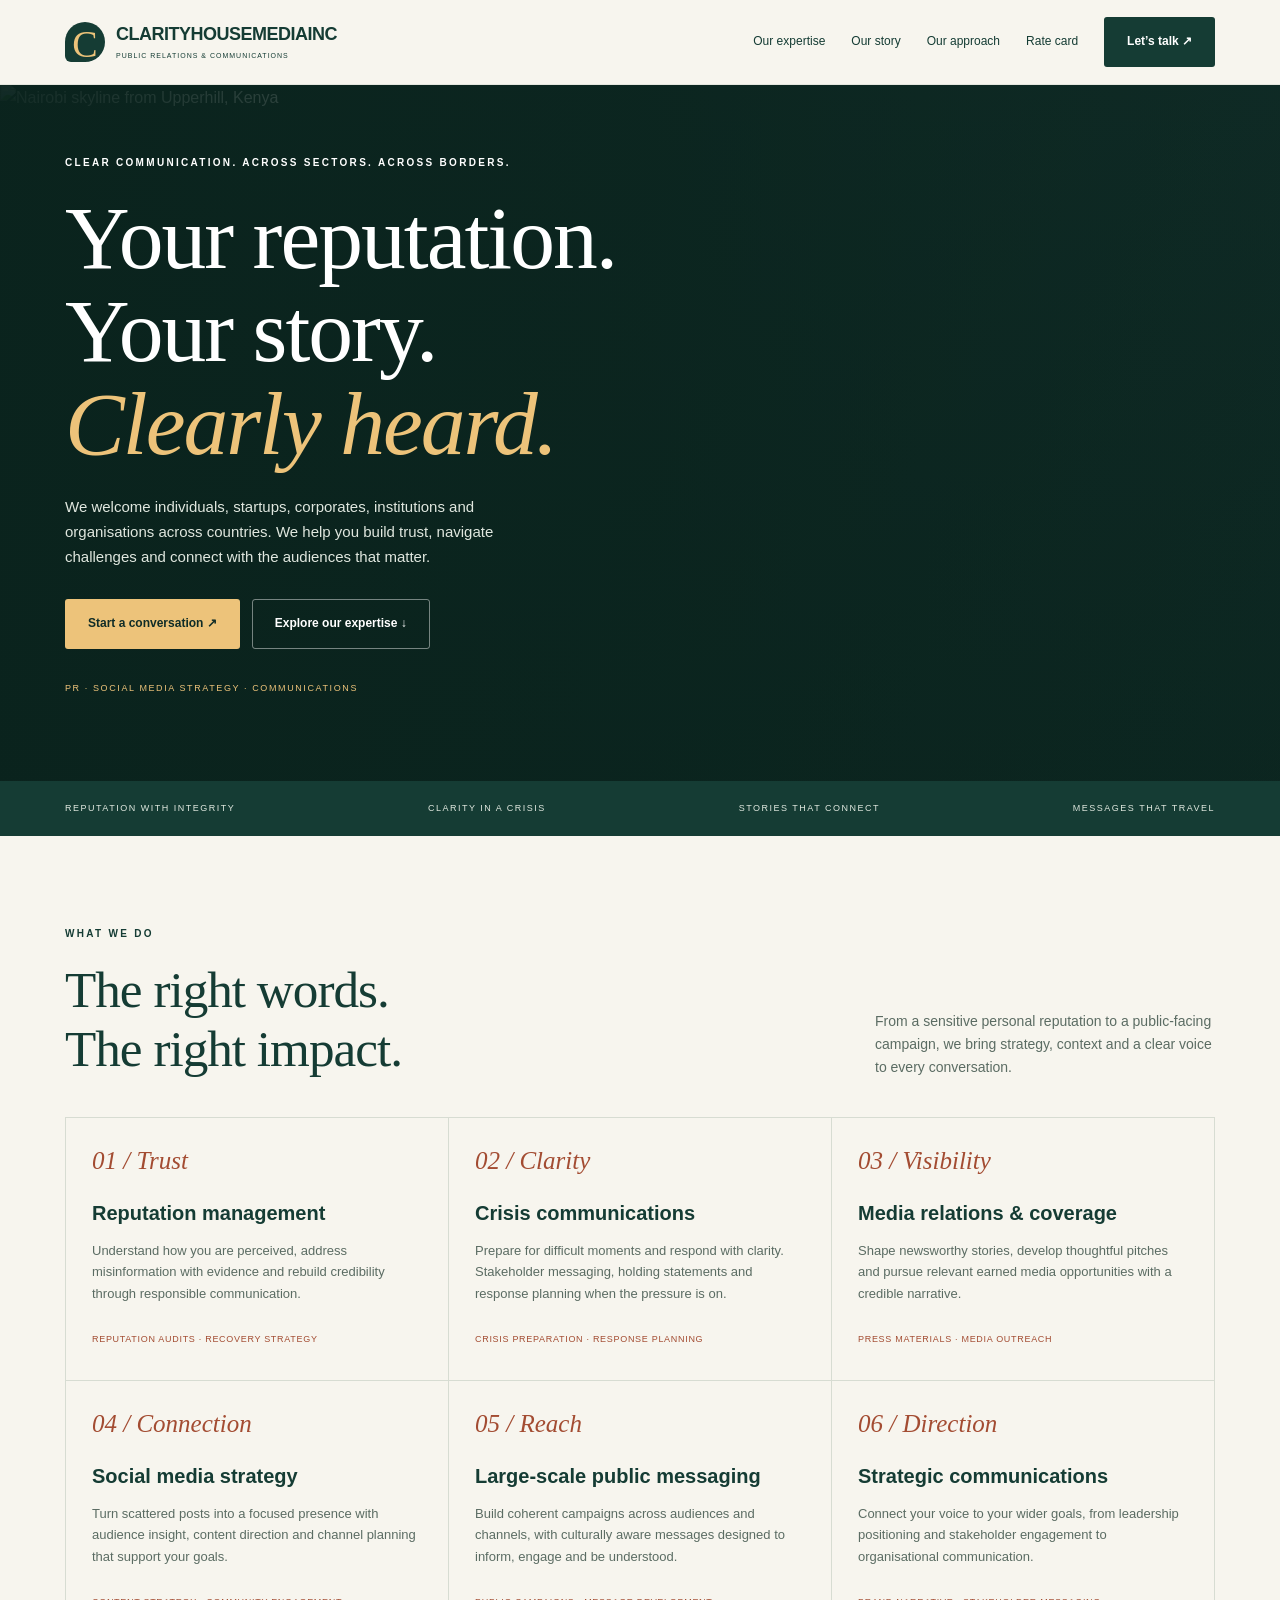
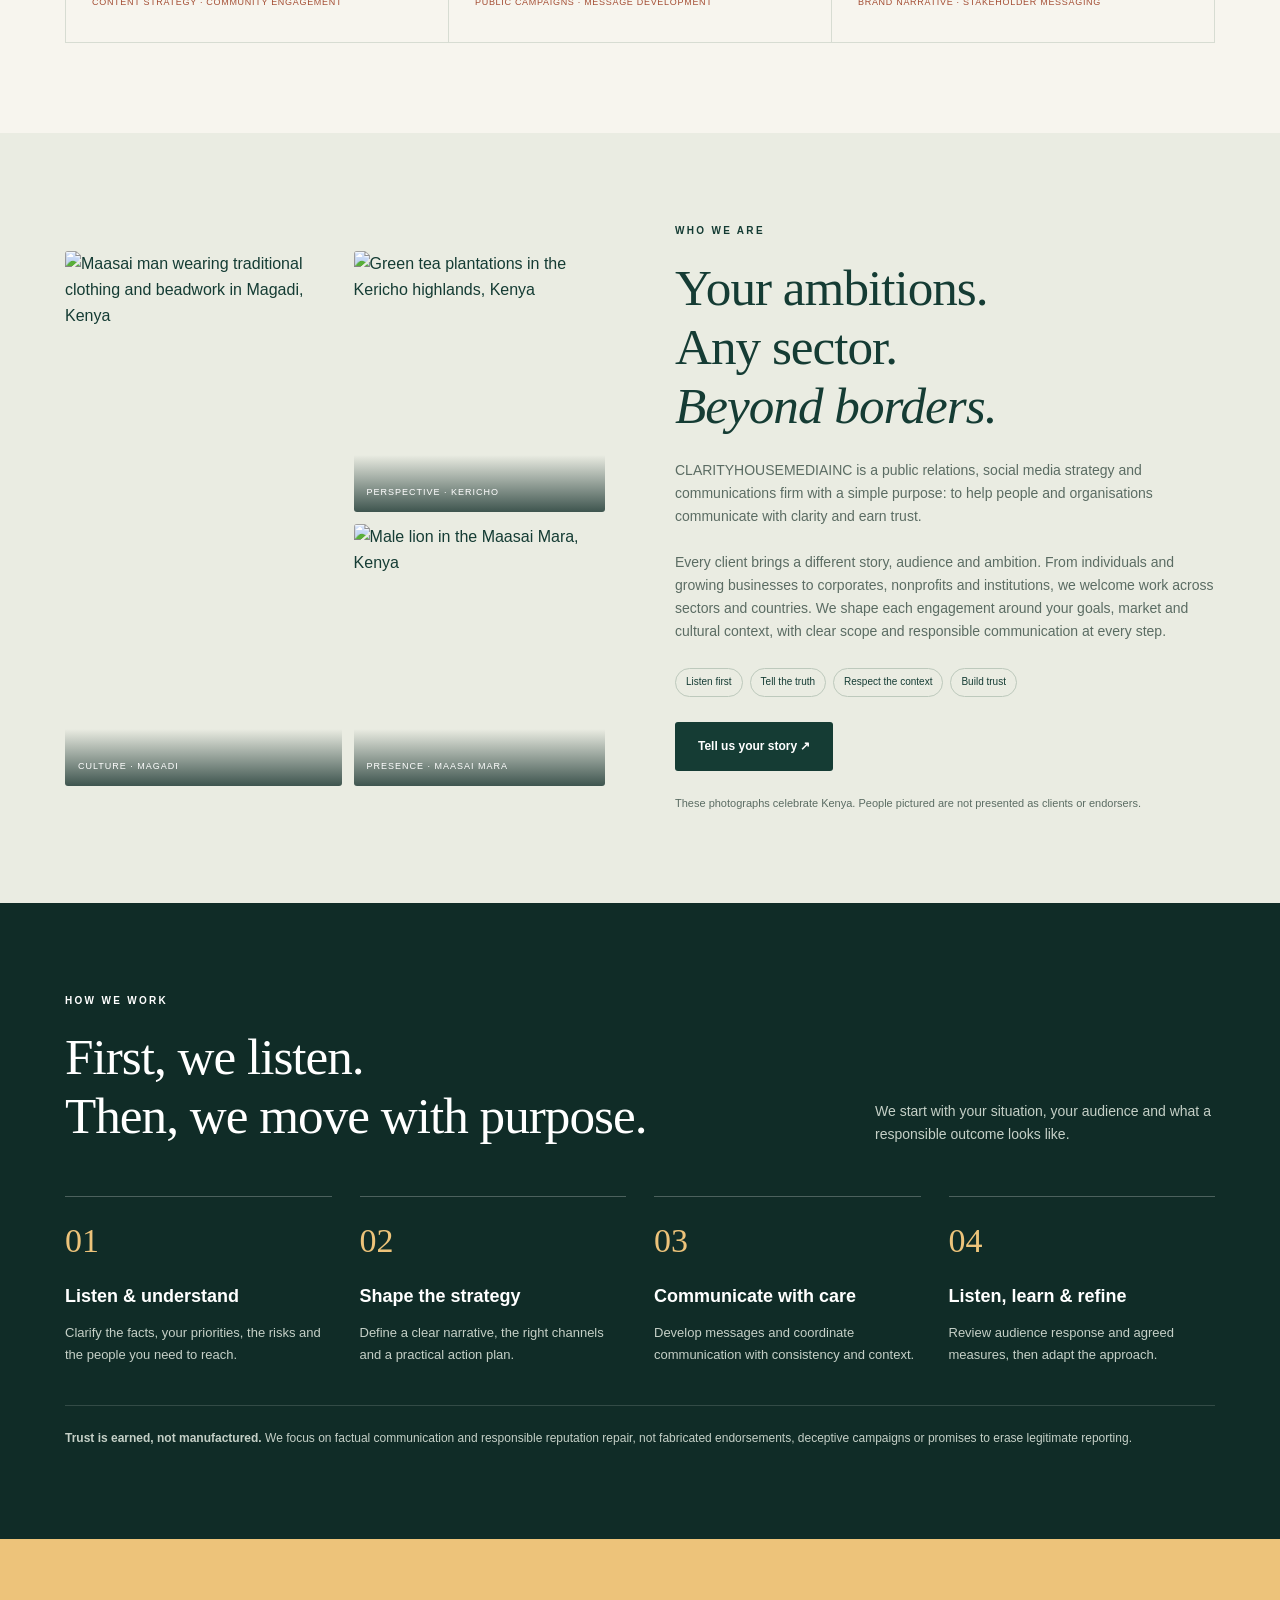
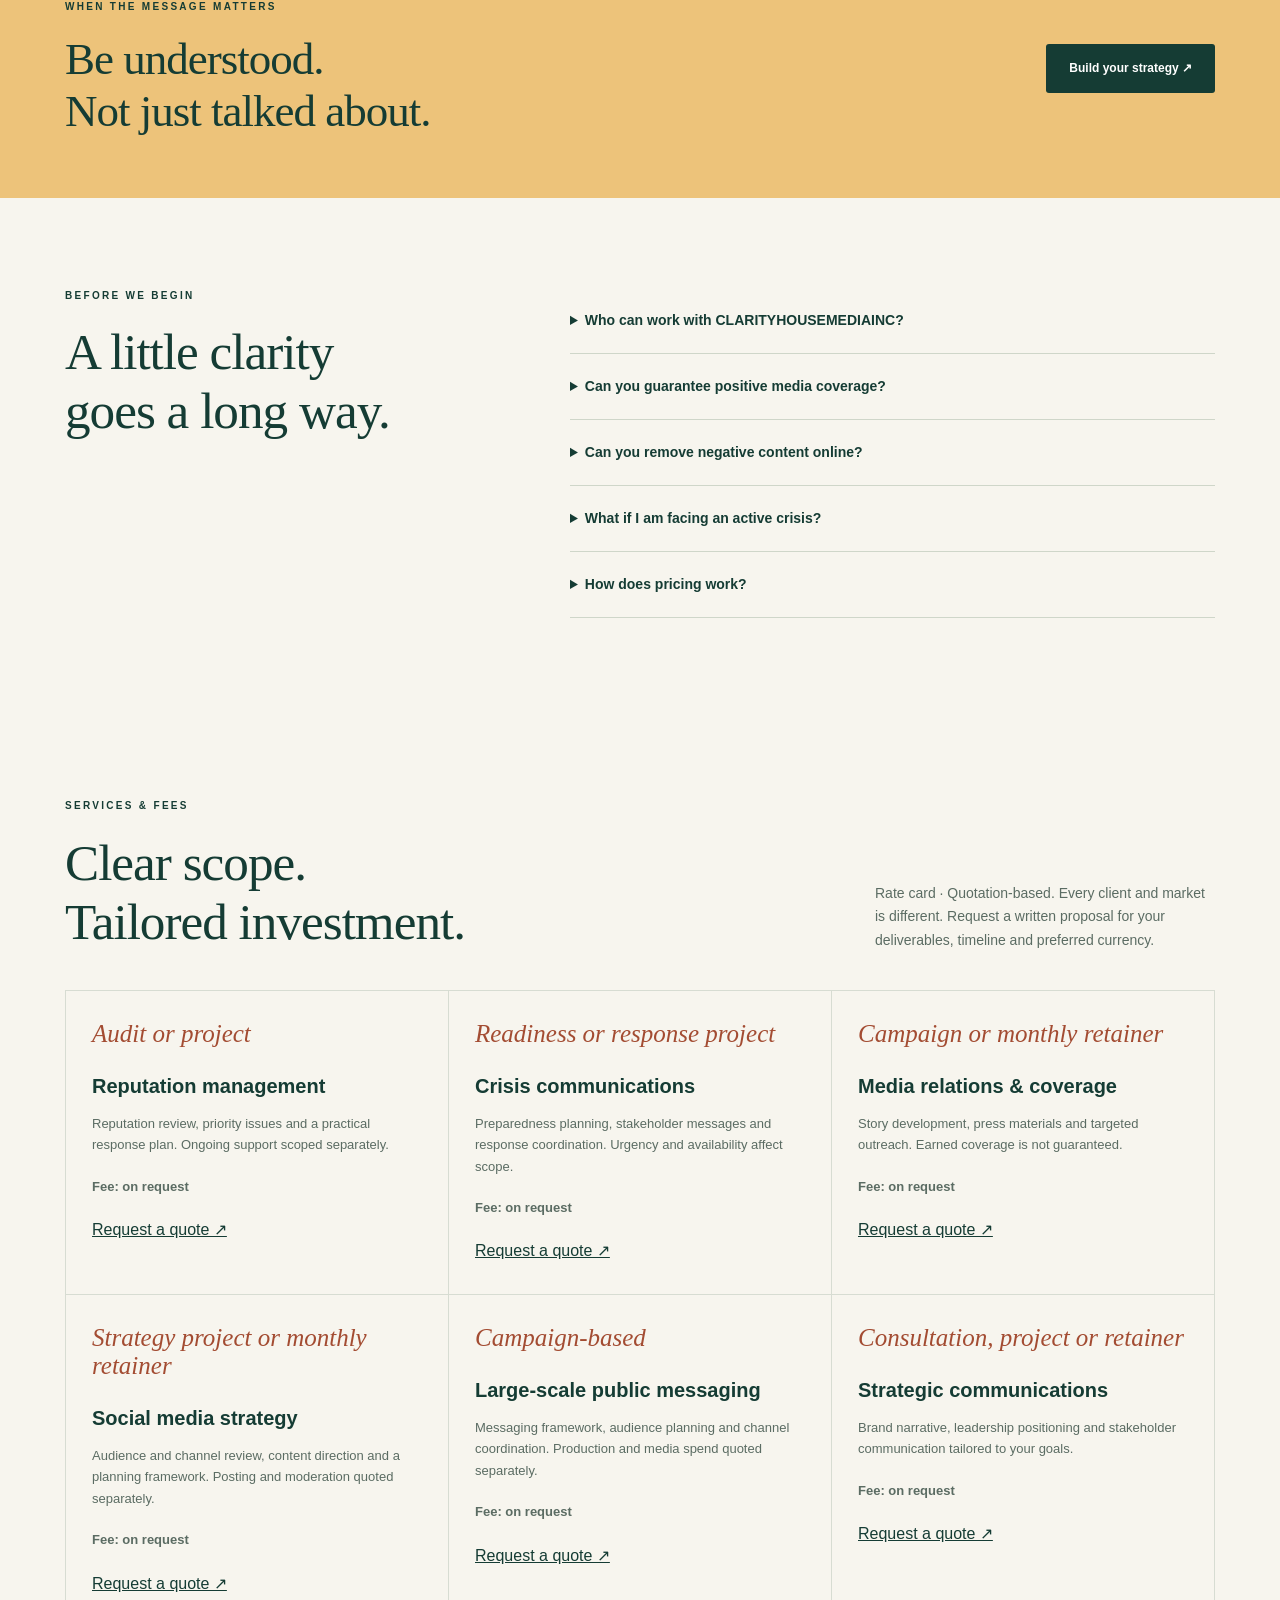
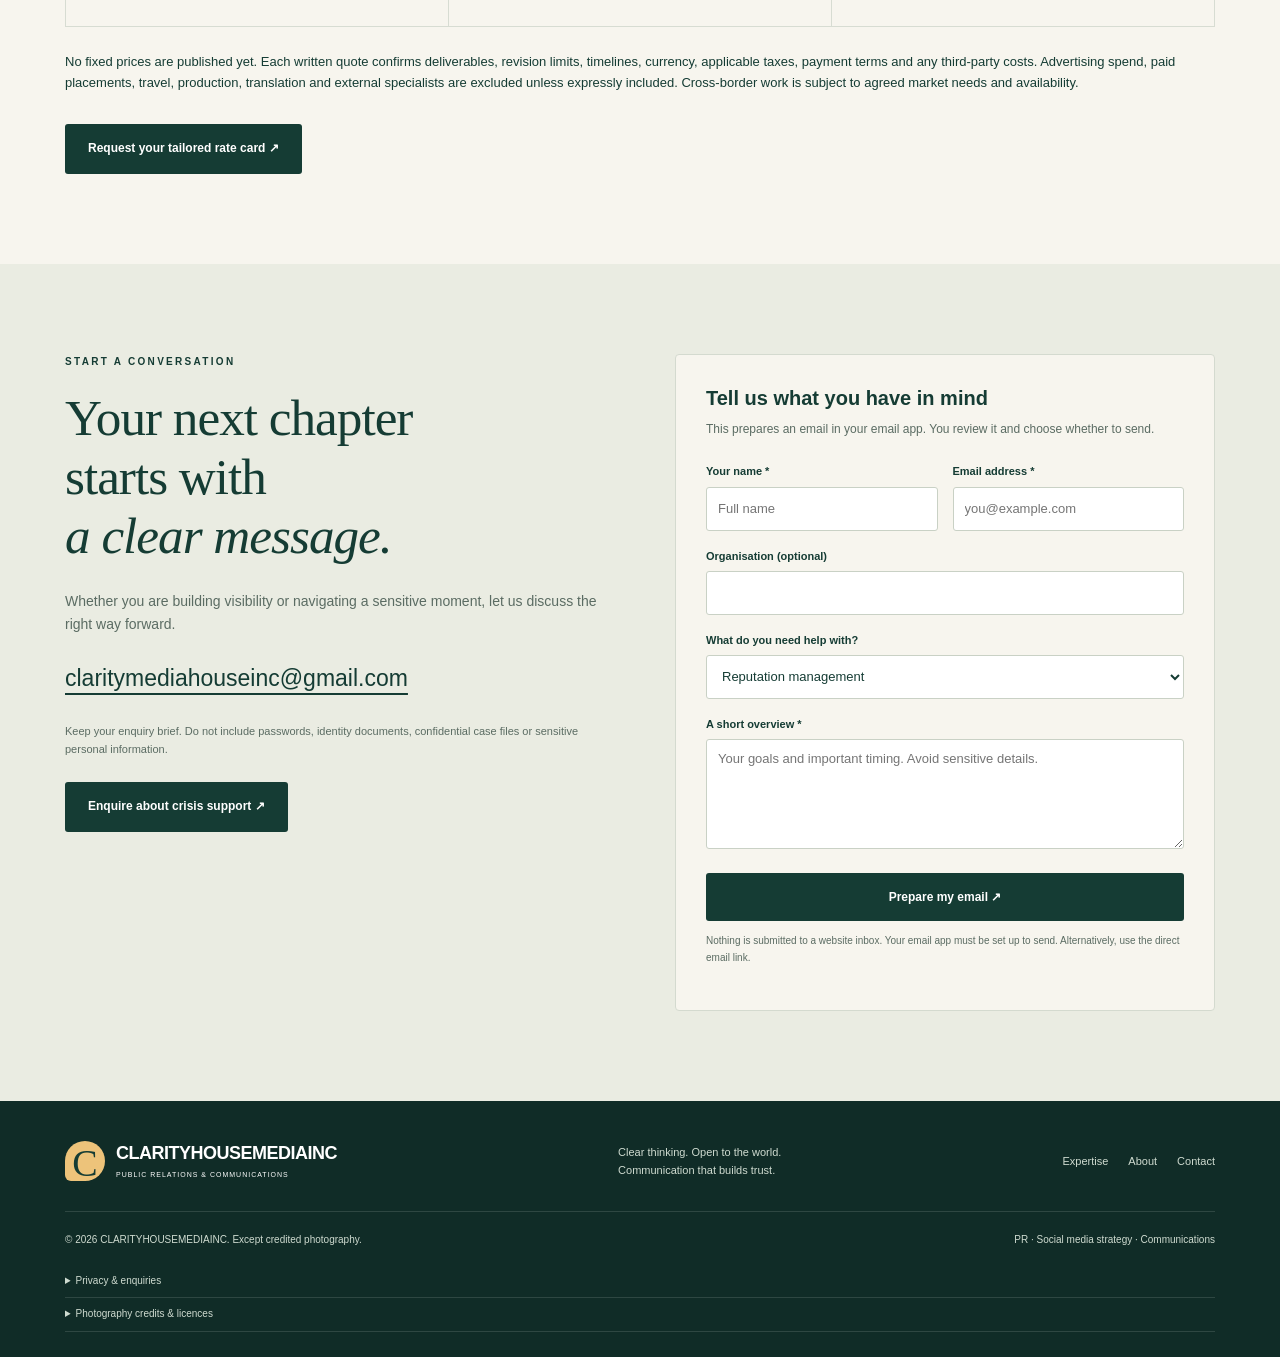
==== commit 0298c57c: "Broaden international positioning and add quotation-based rate card" ====
--- a/index.html
+++ b/index.html
@@ -1 +1 @@
-<!doctype html><html lang="en"><head><meta charset="utf-8"><meta name="viewport" content="width=device-width,initial-scale=1"><title>CLARITYHOUSEMEDIAINC | PR & Communications</title><meta name="description" content="CLARITYHOUSEMEDIAINC: Public relations, social media strategy, reputation management, crisis communications and public messaging rooted in Kenya."><meta name="theme-color" content="#153c34"><link rel="stylesheet" href="styles.css"></head><body><header><div class="wrap nav"><a class="brand" href="#home" aria-label="CLARITYHOUSEMEDIAINC home"><span class="symbol" aria-hidden="true">C</span><span class="word">CLARITYHOUSEMEDIAINC<small>PUBLIC RELATIONS & COMMUNICATIONS</small></span></a><button class="menu" type="button" aria-expanded="false" aria-controls="navigation">Menu</button><nav class="links" id="navigation" aria-label="Main navigation"><a href="#services">Our expertise</a><a href="#about">Our story</a><a href="#approach">Our approach</a><a class="btn" href="#contact">Let’s talk ↗</a></nav></div></header><main><div class="hero" id="home"><img src="https://upload.wikimedia.org/wikipedia/commons/a/ae/Nairobi_skyline_P1000021.jpg" alt="Nairobi skyline from Upperhill, Kenya" width="3648" height="2736" fetchpriority="high"><div class="shade"></div><div class="wrap"><div class="tag">Kenyan roots. Purposeful communication.</div><h1>Your reputation.<br>Your story.<br><em>Clearly heard.</em></h1><p>We help people and organisations protect trust, navigate difficult moments and connect with the audiences that matter.</p><div class="actions"><a class="btn gold" href="#contact">Start a conversation ↗</a><a class="btn outline" href="#services">Explore our expertise ↓</a></div><div class="badge">PR · SOCIAL MEDIA STRATEGY · COMMUNICATIONS</div></div></div><div class="ribbon"><div class="wrap"><span>Reputation with integrity</span><span>Clarity in a crisis</span><span>Stories that connect</span><span>Messages that travel</span></div></div><section id="services"><div class="wrap"><div class="heading"><div><div class="tag">What we do</div><h2>The right words.<br>The right impact.</h2></div><p>From a sensitive personal reputation to a public-facing campaign, we bring strategy, context and a clear voice to every conversation.</p></div><div class="services"><article class="service"><div class="num">01 / Trust</div><h3>Reputation management</h3><p>Understand how you are perceived, address misinformation with evidence and rebuild credibility through responsible communication.</p><small>Reputation audits · Recovery strategy</small></article><article class="service"><div class="num">02 / Clarity</div><h3>Crisis communications</h3><p>Prepare for difficult moments and respond with clarity. Stakeholder messaging, holding statements and response planning when the pressure is on.</p><small>Crisis preparation · Response planning</small></article><article class="service"><div class="num">03 / Visibility</div><h3>Media relations & coverage</h3><p>Shape newsworthy stories, develop thoughtful pitches and pursue relevant earned media opportunities with a credible narrative.</p><small>Press materials · Media outreach</small></article><article class="service"><div class="num">04 / Connection</div><h3>Social media strategy</h3><p>Turn scattered posts into a focused presence with audience insight, content direction and channel planning that support your goals.</p><small>Content strategy · Community engagement</small></article><article class="service"><div class="num">05 / Reach</div><h3>Large-scale public messaging</h3><p>Build coherent campaigns across audiences and channels, with culturally aware messages designed to inform, engage and be understood.</p><small>Public campaigns · Message development</small></article><article class="service"><div class="num">06 / Direction</div><h3>Strategic communications</h3><p>Connect your voice to your wider goals, from leadership positioning and stakeholder engagement to organisational communication.</p><small>Brand narrative · Stakeholder messaging</small></article></div></div></section><section class="story" id="about"><div class="wrap two"><div class="mosaic"><figure><img src="https://upload.wikimedia.org/wikipedia/commons/d/d1/Maasai_warrior.jpg" alt="Maasai man wearing traditional clothing and beadwork in Magadi, Kenya" loading="lazy" width="2309" height="3000"><figcaption>Culture · Magadi</figcaption></figure><figure><img src="https://upload.wikimedia.org/wikipedia/commons/2/2a/Tea_carpet_plantation_of_Kericho_highlands%2C_in_Kenya.jpg" alt="Green tea plantations in the Kericho highlands, Kenya" loading="lazy" width="4160" height="2080"><figcaption>Perspective · Kericho</figcaption></figure><figure><img src="https://upload.wikimedia.org/wikipedia/commons/f/f8/Lion_in_masai_mara.jpg" alt="Male lion in the Maasai Mara, Kenya" loading="lazy" width="3264" height="2448"><figcaption>Presence · Maasai Mara</figcaption></figure></div><div class="storycopy"><div class="tag">Who we are</div><h2>Rooted in Kenya.<br>Built for the<br><em>conversation.</em></h2><p>CLARITYHOUSEMEDIAINC is a public relations, social media strategy and communications firm with a simple purpose: to help people and organisations communicate with clarity and earn trust.</p><p>Kenya is not one story. From the energy of Nairobi to the tea highlands and the living traditions of Maasai communities, our identity is shaped by many perspectives. We bring that respect for context to the messages we develop.</p><div class="chips"><span>Listen first</span><span>Tell the truth</span><span>Respect the context</span><span>Build trust</span></div><a class="btn" href="#contact">Tell us your story ↗</a><p class="note">These photographs celebrate Kenya. People pictured are not presented as clients or endorsers.</p></div></div></section><section class="approach" id="approach"><div class="wrap"><div class="heading"><div><div class="tag">How we work</div><h2>First, we listen.<br>Then, we move with purpose.</h2></div><p>We start with your situation, your audience and what a responsible outcome looks like.</p></div><div class="steps"><article class="step"><div class="num">01</div><h3>Listen & understand</h3><p>Clarify the facts, your priorities, the risks and the people you need to reach.</p></article><article class="step"><div class="num">02</div><h3>Shape the strategy</h3><p>Define a clear narrative, the right channels and a practical action plan.</p></article><article class="step"><div class="num">03</div><h3>Communicate with care</h3><p>Develop messages and coordinate communication with consistency and context.</p></article><article class="step"><div class="num">04</div><h3>Listen, learn & refine</h3><p>Review audience response and agreed measures, then adapt the approach.</p></article></div><p class="commitment"><strong>Trust is earned, not manufactured.</strong> We focus on factual communication and responsible reputation repair, not fabricated endorsements, deceptive campaigns or promises to erase legitimate reporting.</p></div></section><div class="banner"><div class="wrap"><div><div class="tag">When the message matters</div><h2>Be understood.<br>Not just talked about.</h2></div><a class="btn" href="#contact">Build your strategy ↗</a></div></div><section><div class="wrap faq"><div><div class="tag">Before we begin</div><h2>A little clarity<br>goes a long way.</h2></div><div><details><summary>Who can work with CLARITYHOUSEMEDIAINC?</summary><p>Individuals, businesses, leaders and organisations seeking communications support. We discuss fit, scope and deliverables before engagement.</p></details><details><summary>Can you guarantee positive media coverage?</summary><p>No. Editorial decisions belong to journalists and publishers. We develop credible stories and pursue opportunities. Any agreed paid placements should be clearly identified.</p></details><details><summary>Can you remove negative content online?</summary><p>Removal cannot be guaranteed. We can assess issues, prepare factual corrections and develop a responsible response. Legal complaints may require a qualified lawyer.</p></details><details><summary>What if I am facing an active crisis?</summary><p>Email with Urgent communications enquiry in the subject and a brief, non-sensitive outline. Confirm availability before relying on a response. This is not an emergency service and response times are not guaranteed.</p></details><details><summary>How does pricing work?</summary><p>Scope, deliverables, timelines and fees are agreed after an initial discussion. This site does not take payments or create subscriptions.</p></details></div></div></section><section class="contact" id="contact"><div class="wrap two"><div class="contactcopy"><div class="tag">Start a conversation</div><h2>Your next chapter<br>starts with<br><em>a clear message.</em></h2><p>Whether you are building visibility or navigating a sensitive moment, let us discuss the right way forward.</p><a class="email" href="mailto:claritymediahouseinc@gmail.com?subject=CLARITYHOUSEMEDIAINC%20enquiry">claritymediahouseinc@gmail.com</a><p class="note">Keep your enquiry brief. Do not include passwords, identity documents, confidential case files or sensitive personal information.</p><a class="btn" href="mailto:claritymediahouseinc@gmail.com?subject=Urgent%20communications%20enquiry">Enquire about crisis support ↗</a></div><div class="contactcard"><h3>Tell us what you have in mind</h3><p>This prepares an email in your email app. You review it and choose whether to send.</p><form id="enquiry"><div class="fields"><div class="field"><label for="name">Your name *</label><input id="name" name="name" autocomplete="name" maxlength="120" placeholder="Full name" required></div><div class="field"><label for="email">Email address *</label><input id="email" name="email" type="email" autocomplete="email" maxlength="200" placeholder="you@example.com" required></div></div><div class="field"><label for="organisation">Organisation (optional)</label><input id="organisation" name="organisation" autocomplete="organization" maxlength="180"></div><div class="field"><label for="service">What do you need help with?</label><select id="service" name="service"><option>Reputation management</option><option>Crisis communications</option><option>Media relations & coverage</option><option>Social media strategy</option><option>Large-scale public messaging</option><option>Strategic communications</option><option>Not sure yet</option></select></div><div class="field"><label for="message">A short overview *</label><textarea id="message" name="message" maxlength="1800" placeholder="Your goals and important timing. Avoid sensitive details." required></textarea></div><button class="btn" type="submit">Prepare my email ↗</button><p class="formnote">Nothing is submitted to a website inbox. Your email app must be set up to send. Alternatively, use the direct email link.</p><div class="status" id="status" role="status" aria-live="polite"></div></form></div></div></section></main><footer><div class="wrap"><div class="footmain"><a class="brand" href="#home"><span class="symbol" aria-hidden="true">C</span><span class="word">CLARITYHOUSEMEDIAINC<small>PUBLIC RELATIONS & COMMUNICATIONS</small></span></a><p>Kenyan roots. Clear thinking.<br>Communication that builds trust.</p><div class="footlinks"><a href="#services">Expertise</a><a href="#about">About</a><a href="#contact">Contact</a></div></div><div class="bottom"><span>© 2026 CLARITYHOUSEMEDIAINC. Except credited photography.</span><span>PR · Social media strategy · Communications</span></div><div class="legal"><details><summary>Privacy & enquiries</summary><p>This page does not intentionally use analytics, advertising cookies or an enquiry database. Form text prepares an email in your browser and is not stored by this page. Sent enquiries are handled through the email provider. Hosting and image providers may process technical request data, including IP addresses. Images are served by Wikimedia. For questions about information you have sent, email claritymediahouseinc@gmail.com.</p></details><details><summary>Photography credits & licences</summary><p>Nairobi: <a href="https://commons.wikimedia.org/wiki/File:Nairobi_skyline_P1000021.jpg">Lmwangi</a>, <a href="https://creativecommons.org/licenses/by-sa/3.0/">CC BY-SA 3.0</a>. Maasai portrait: <a href="https://commons.wikimedia.org/wiki/File:Maasai_warrior.jpg">Ninaras</a>, <a href="https://creativecommons.org/licenses/by/4.0/">CC BY 4.0</a>. Tea: <a href="https://commons.wikimedia.org/wiki/File:Tea_carpet_plantation_of_Kericho_highlands,_in_Kenya.jpg">Carter.Maina</a>, <a href="https://creativecommons.org/licenses/by-sa/4.0/">CC BY-SA 4.0</a>. Lion: <a href="https://commons.wikimedia.org/wiki/File:Lion_in_masai_mara.jpg">Sumit.pamnani</a>, public domain. Photos cropped to fit; skyline has colour overlay. Photo adaptations retain their respective licences. No endorsement implied.</p></details></div></div></footer><script src="main.js"></script></body></html>+<!doctype html><html lang="en"><head><meta charset="utf-8"><meta name="viewport" content="width=device-width,initial-scale=1"><title>CLARITYHOUSEMEDIAINC | PR & Communications</title><meta name="description" content="CLARITYHOUSEMEDIAINC: Public relations, social media strategy, reputation management, crisis communications and public messaging for individuals, businesses and organisations across sectors and borders."><meta name="theme-color" content="#153c34"><link rel="stylesheet" href="styles.css"></head><body><header><div class="wrap nav"><a class="brand" href="#home" aria-label="CLARITYHOUSEMEDIAINC home"><span class="symbol" aria-hidden="true">C</span><span class="word">CLARITYHOUSEMEDIAINC<small>PUBLIC RELATIONS & COMMUNICATIONS</small></span></a><button class="menu" type="button" aria-expanded="false" aria-controls="navigation">Menu</button><nav class="links" id="navigation" aria-label="Main navigation"><a href="#services">Our expertise</a><a href="#about">Our story</a><a href="#approach">Our approach</a><a href="#rates">Rate card</a><a class="btn" href="#contact">Let’s talk ↗</a></nav></div></header><main><div class="hero" id="home"><img src="https://upload.wikimedia.org/wikipedia/commons/a/ae/Nairobi_skyline_P1000021.jpg" alt="Nairobi skyline from Upperhill, Kenya" width="3648" height="2736" fetchpriority="high"><div class="shade"></div><div class="wrap"><div class="tag">Clear communication. Across sectors. Across borders.</div><h1>Your reputation.<br>Your story.<br><em>Clearly heard.</em></h1><p>We welcome individuals, startups, corporates, institutions and organisations across countries. We help you build trust, navigate challenges and connect with the audiences that matter.</p><div class="actions"><a class="btn gold" href="#contact">Start a conversation ↗</a><a class="btn outline" href="#services">Explore our expertise ↓</a></div><div class="badge">PR · SOCIAL MEDIA STRATEGY · COMMUNICATIONS</div></div></div><div class="ribbon"><div class="wrap"><span>Reputation with integrity</span><span>Clarity in a crisis</span><span>Stories that connect</span><span>Messages that travel</span></div></div><section id="services"><div class="wrap"><div class="heading"><div><div class="tag">What we do</div><h2>The right words.<br>The right impact.</h2></div><p>From a sensitive personal reputation to a public-facing campaign, we bring strategy, context and a clear voice to every conversation.</p></div><div class="services"><article class="service"><div class="num">01 / Trust</div><h3>Reputation management</h3><p>Understand how you are perceived, address misinformation with evidence and rebuild credibility through responsible communication.</p><small>Reputation audits · Recovery strategy</small></article><article class="service"><div class="num">02 / Clarity</div><h3>Crisis communications</h3><p>Prepare for difficult moments and respond with clarity. Stakeholder messaging, holding statements and response planning when the pressure is on.</p><small>Crisis preparation · Response planning</small></article><article class="service"><div class="num">03 / Visibility</div><h3>Media relations & coverage</h3><p>Shape newsworthy stories, develop thoughtful pitches and pursue relevant earned media opportunities with a credible narrative.</p><small>Press materials · Media outreach</small></article><article class="service"><div class="num">04 / Connection</div><h3>Social media strategy</h3><p>Turn scattered posts into a focused presence with audience insight, content direction and channel planning that support your goals.</p><small>Content strategy · Community engagement</small></article><article class="service"><div class="num">05 / Reach</div><h3>Large-scale public messaging</h3><p>Build coherent campaigns across audiences and channels, with culturally aware messages designed to inform, engage and be understood.</p><small>Public campaigns · Message development</small></article><article class="service"><div class="num">06 / Direction</div><h3>Strategic communications</h3><p>Connect your voice to your wider goals, from leadership positioning and stakeholder engagement to organisational communication.</p><small>Brand narrative · Stakeholder messaging</small></article></div></div></section><section class="story" id="about"><div class="wrap two"><div class="mosaic"><figure><img src="https://upload.wikimedia.org/wikipedia/commons/d/d1/Maasai_warrior.jpg" alt="Maasai man wearing traditional clothing and beadwork in Magadi, Kenya" loading="lazy" width="2309" height="3000"><figcaption>Culture · Magadi</figcaption></figure><figure><img src="https://upload.wikimedia.org/wikipedia/commons/2/2a/Tea_carpet_plantation_of_Kericho_highlands%2C_in_Kenya.jpg" alt="Green tea plantations in the Kericho highlands, Kenya" loading="lazy" width="4160" height="2080"><figcaption>Perspective · Kericho</figcaption></figure><figure><img src="https://upload.wikimedia.org/wikipedia/commons/f/f8/Lion_in_masai_mara.jpg" alt="Male lion in the Maasai Mara, Kenya" loading="lazy" width="3264" height="2448"><figcaption>Presence · Maasai Mara</figcaption></figure></div><div class="storycopy"><div class="tag">Who we are</div><h2>Your ambitions.<br>Any sector.<br><em>Beyond borders.</em></h2><p>CLARITYHOUSEMEDIAINC is a public relations, social media strategy and communications firm with a simple purpose: to help people and organisations communicate with clarity and earn trust.</p><p>Every client brings a different story, audience and ambition. From individuals and growing businesses to corporates, nonprofits and institutions, we welcome work across sectors and countries. We shape each engagement around your goals, market and cultural context, with clear scope and responsible communication at every step.</p><div class="chips"><span>Listen first</span><span>Tell the truth</span><span>Respect the context</span><span>Build trust</span></div><a class="btn" href="#contact">Tell us your story ↗</a><p class="note">These photographs celebrate Kenya. People pictured are not presented as clients or endorsers.</p></div></div></section><section class="approach" id="approach"><div class="wrap"><div class="heading"><div><div class="tag">How we work</div><h2>First, we listen.<br>Then, we move with purpose.</h2></div><p>We start with your situation, your audience and what a responsible outcome looks like.</p></div><div class="steps"><article class="step"><div class="num">01</div><h3>Listen & understand</h3><p>Clarify the facts, your priorities, the risks and the people you need to reach.</p></article><article class="step"><div class="num">02</div><h3>Shape the strategy</h3><p>Define a clear narrative, the right channels and a practical action plan.</p></article><article class="step"><div class="num">03</div><h3>Communicate with care</h3><p>Develop messages and coordinate communication with consistency and context.</p></article><article class="step"><div class="num">04</div><h3>Listen, learn & refine</h3><p>Review audience response and agreed measures, then adapt the approach.</p></article></div><p class="commitment"><strong>Trust is earned, not manufactured.</strong> We focus on factual communication and responsible reputation repair, not fabricated endorsements, deceptive campaigns or promises to erase legitimate reporting.</p></div></section><div class="banner"><div class="wrap"><div><div class="tag">When the message matters</div><h2>Be understood.<br>Not just talked about.</h2></div><a class="btn" href="#contact">Build your strategy ↗</a></div></div><section><div class="wrap faq"><div><div class="tag">Before we begin</div><h2>A little clarity<br>goes a long way.</h2></div><div><details><summary>Who can work with CLARITYHOUSEMEDIAINC?</summary><p>Individuals, startups, SMEs, corporates, leaders, nonprofits and institutions across countries are welcome to enquire. We discuss your market, language needs, scope, availability and deliverables before agreeing an engagement.</p></details><details><summary>Can you guarantee positive media coverage?</summary><p>No. Editorial decisions belong to journalists and publishers. We develop credible stories and pursue opportunities. Any agreed paid placements should be clearly identified.</p></details><details><summary>Can you remove negative content online?</summary><p>Removal cannot be guaranteed. We can assess issues, prepare factual corrections and develop a responsible response. Legal complaints may require a qualified lawyer.</p></details><details><summary>What if I am facing an active crisis?</summary><p>Email with Urgent communications enquiry in the subject and a brief, non-sensitive outline. Confirm availability before relying on a response. This is not an emergency service and response times are not guaranteed.</p></details><details><summary>How does pricing work?</summary><p>Our rate card outlines available services and engagement options. Fees are quoted individually based on scope, deliverables, markets, timelines and the level of support. Currency, taxes, third-party costs and payment terms are confirmed in a written proposal before work starts. This site does not take payments or create subscriptions.</p></details></div></div></section><section id="rates"><div class="wrap"><div class="heading"><div><div class="tag">Services &amp; fees</div><h2>Clear scope.<br>Tailored investment.</h2></div><p>Rate card · Quotation-based. Every client and market is different. Request a written proposal for your deliverables, timeline and preferred currency.</p></div><div class="services"><article class="service"><div class="num">Audit or project</div><h3>Reputation management</h3><p>Reputation review, priority issues and a practical response plan. Ongoing support scoped separately.</p><p><strong>Fee: on request</strong></p><a href="#contact">Request a quote ↗</a></article><article class="service"><div class="num">Readiness or response project</div><h3>Crisis communications</h3><p>Preparedness planning, stakeholder messages and response coordination. Urgency and availability affect scope.</p><p><strong>Fee: on request</strong></p><a href="#contact">Request a quote ↗</a></article><article class="service"><div class="num">Campaign or monthly retainer</div><h3>Media relations & coverage</h3><p>Story development, press materials and targeted outreach. Earned coverage is not guaranteed.</p><p><strong>Fee: on request</strong></p><a href="#contact">Request a quote ↗</a></article><article class="service"><div class="num">Strategy project or monthly retainer</div><h3>Social media strategy</h3><p>Audience and channel review, content direction and a planning framework. Posting and moderation quoted separately.</p><p><strong>Fee: on request</strong></p><a href="#contact">Request a quote ↗</a></article><article class="service"><div class="num">Campaign-based</div><h3>Large-scale public messaging</h3><p>Messaging framework, audience planning and channel coordination. Production and media spend quoted separately.</p><p><strong>Fee: on request</strong></p><a href="#contact">Request a quote ↗</a></article><article class="service"><div class="num">Consultation, project or retainer</div><h3>Strategic communications</h3><p>Brand narrative, leadership positioning and stakeholder communication tailored to your goals.</p><p><strong>Fee: on request</strong></p><a href="#contact">Request a quote ↗</a></article></div><p style="margin-top:24px;font-size:13px">No fixed prices are published yet. Each written quote confirms deliverables, revision limits, timelines, currency, applicable taxes, payment terms and any third-party costs. Advertising spend, paid placements, travel, production, translation and external specialists are excluded unless expressly included. Cross-border work is subject to agreed market needs and availability.</p><div class="actions"><a class="btn" href="mailto:claritymediahouseinc@gmail.com?subject=Rate%20card%20and%20quotation%20request">Request your tailored rate card ↗</a></div></div></section><section class="contact" id="contact"><div class="wrap two"><div class="contactcopy"><div class="tag">Start a conversation</div><h2>Your next chapter<br>starts with<br><em>a clear message.</em></h2><p>Whether you are building visibility or navigating a sensitive moment, let us discuss the right way forward.</p><a class="email" href="mailto:claritymediahouseinc@gmail.com?subject=CLARITYHOUSEMEDIAINC%20enquiry">claritymediahouseinc@gmail.com</a><p class="note">Keep your enquiry brief. Do not include passwords, identity documents, confidential case files or sensitive personal information.</p><a class="btn" href="mailto:claritymediahouseinc@gmail.com?subject=Urgent%20communications%20enquiry">Enquire about crisis support ↗</a></div><div class="contactcard"><h3>Tell us what you have in mind</h3><p>This prepares an email in your email app. You review it and choose whether to send.</p><form id="enquiry"><div class="fields"><div class="field"><label for="name">Your name *</label><input id="name" name="name" autocomplete="name" maxlength="120" placeholder="Full name" required></div><div class="field"><label for="email">Email address *</label><input id="email" name="email" type="email" autocomplete="email" maxlength="200" placeholder="you@example.com" required></div></div><div class="field"><label for="organisation">Organisation (optional)</label><input id="organisation" name="organisation" autocomplete="organization" maxlength="180"></div><div class="field"><label for="service">What do you need help with?</label><select id="service" name="service"><option>Reputation management</option><option>Crisis communications</option><option>Media relations & coverage</option><option>Social media strategy</option><option>Large-scale public messaging</option><option>Strategic communications</option><option>Not sure yet</option></select></div><div class="field"><label for="message">A short overview *</label><textarea id="message" name="message" maxlength="1800" placeholder="Your goals and important timing. Avoid sensitive details." required></textarea></div><button class="btn" type="submit">Prepare my email ↗</button><p class="formnote">Nothing is submitted to a website inbox. Your email app must be set up to send. Alternatively, use the direct email link.</p><div class="status" id="status" role="status" aria-live="polite"></div></form></div></div></section></main><footer><div class="wrap"><div class="footmain"><a class="brand" href="#home"><span class="symbol" aria-hidden="true">C</span><span class="word">CLARITYHOUSEMEDIAINC<small>PUBLIC RELATIONS & COMMUNICATIONS</small></span></a><p>Clear thinking. Open to the world.<br>Communication that builds trust.</p><div class="footlinks"><a href="#services">Expertise</a><a href="#about">About</a><a href="#contact">Contact</a></div></div><div class="bottom"><span>© 2026 CLARITYHOUSEMEDIAINC. Except credited photography.</span><span>PR · Social media strategy · Communications</span></div><div class="legal"><details><summary>Privacy & enquiries</summary><p>This page does not intentionally use analytics, advertising cookies or an enquiry database. Form text prepares an email in your browser and is not stored by this page. Sent enquiries are handled through the email provider. Hosting and image providers may process technical request data, including IP addresses. Images are served by Wikimedia. For questions about information you have sent, email claritymediahouseinc@gmail.com.</p></details><details><summary>Photography credits & licences</summary><p>Nairobi: <a href="https://commons.wikimedia.org/wiki/File:Nairobi_skyline_P1000021.jpg">Lmwangi</a>, <a href="https://creativecommons.org/licenses/by-sa/3.0/">CC BY-SA 3.0</a>. Maasai portrait: <a href="https://commons.wikimedia.org/wiki/File:Maasai_warrior.jpg">Ninaras</a>, <a href="https://creativecommons.org/licenses/by/4.0/">CC BY 4.0</a>. Tea: <a href="https://commons.wikimedia.org/wiki/File:Tea_carpet_plantation_of_Kericho_highlands,_in_Kenya.jpg">Carter.Maina</a>, <a href="https://creativecommons.org/licenses/by-sa/4.0/">CC BY-SA 4.0</a>. Lion: <a href="https://commons.wikimedia.org/wiki/File:Lion_in_masai_mara.jpg">Sumit.pamnani</a>, public domain. Photos cropped to fit; skyline has colour overlay. Photo adaptations retain their respective licences. No endorsement implied.</p></details></div></div></footer><script src="main.js"></script></body></html>
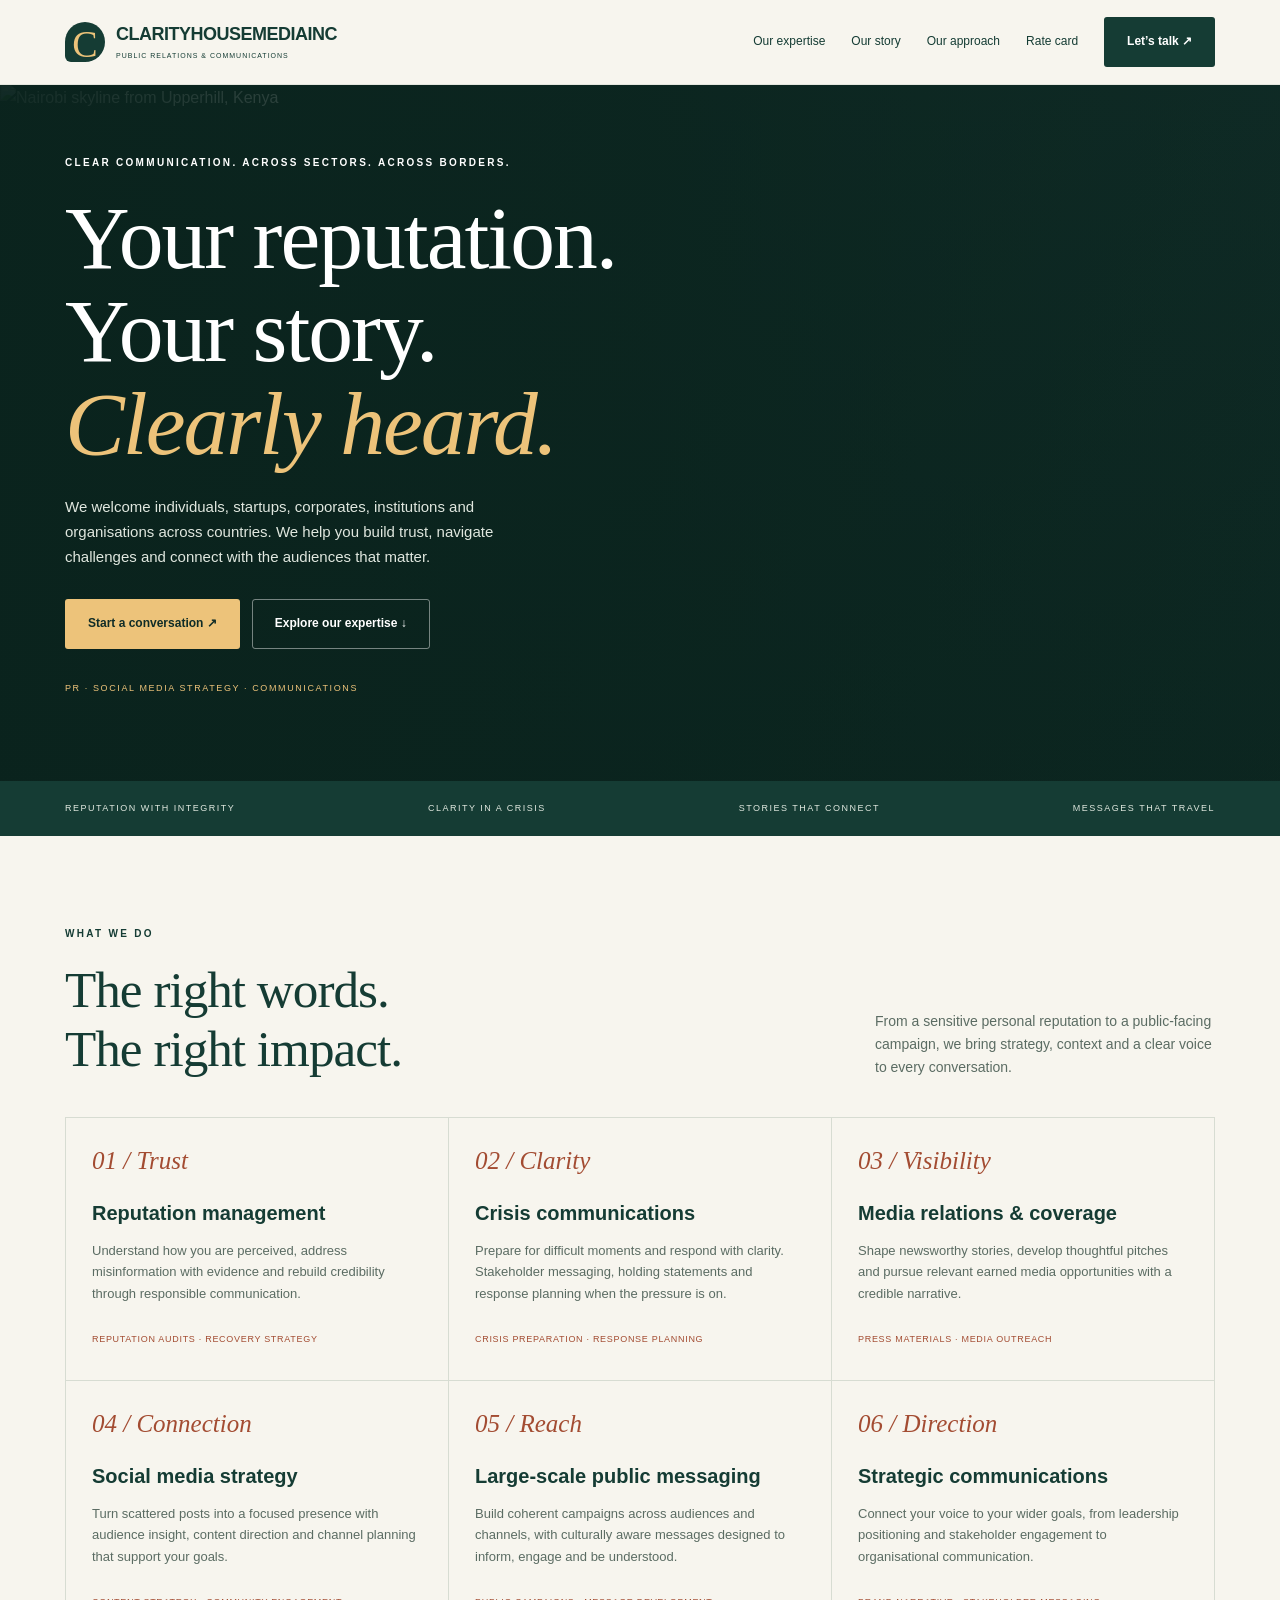
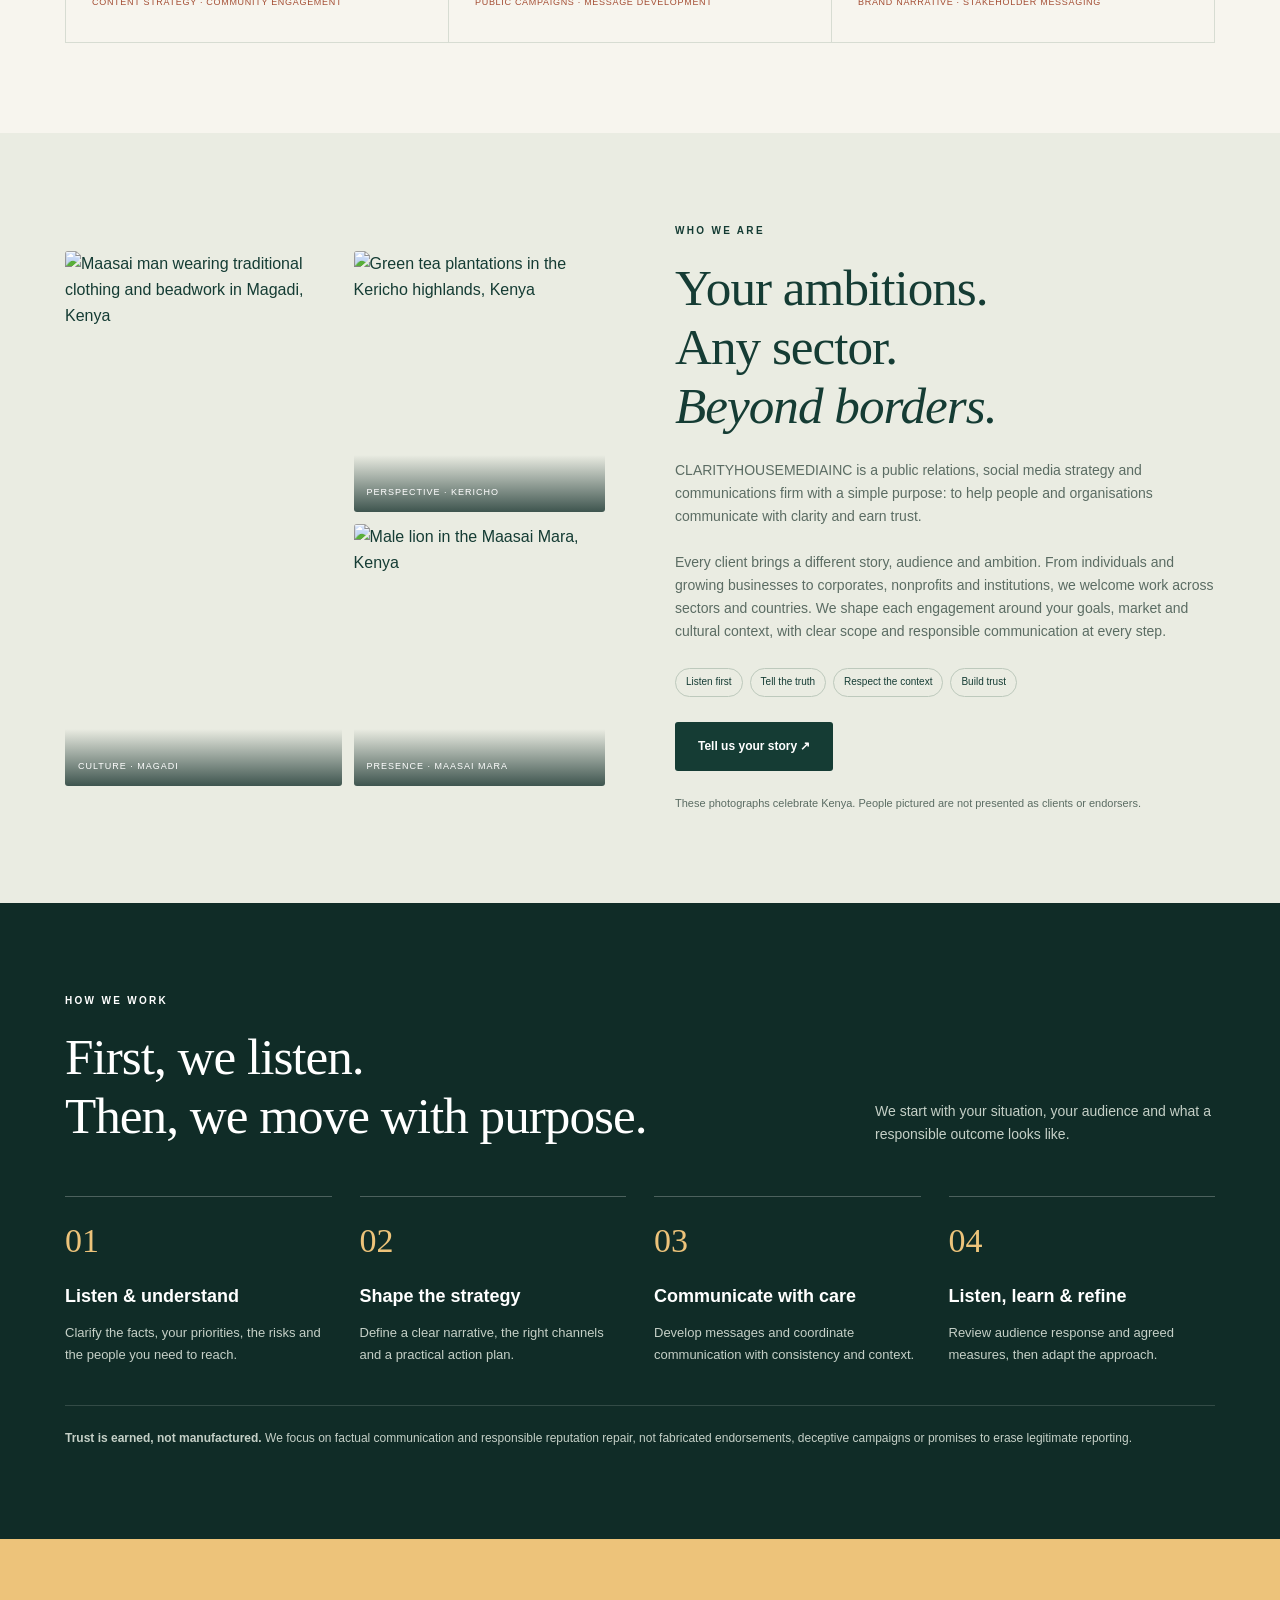
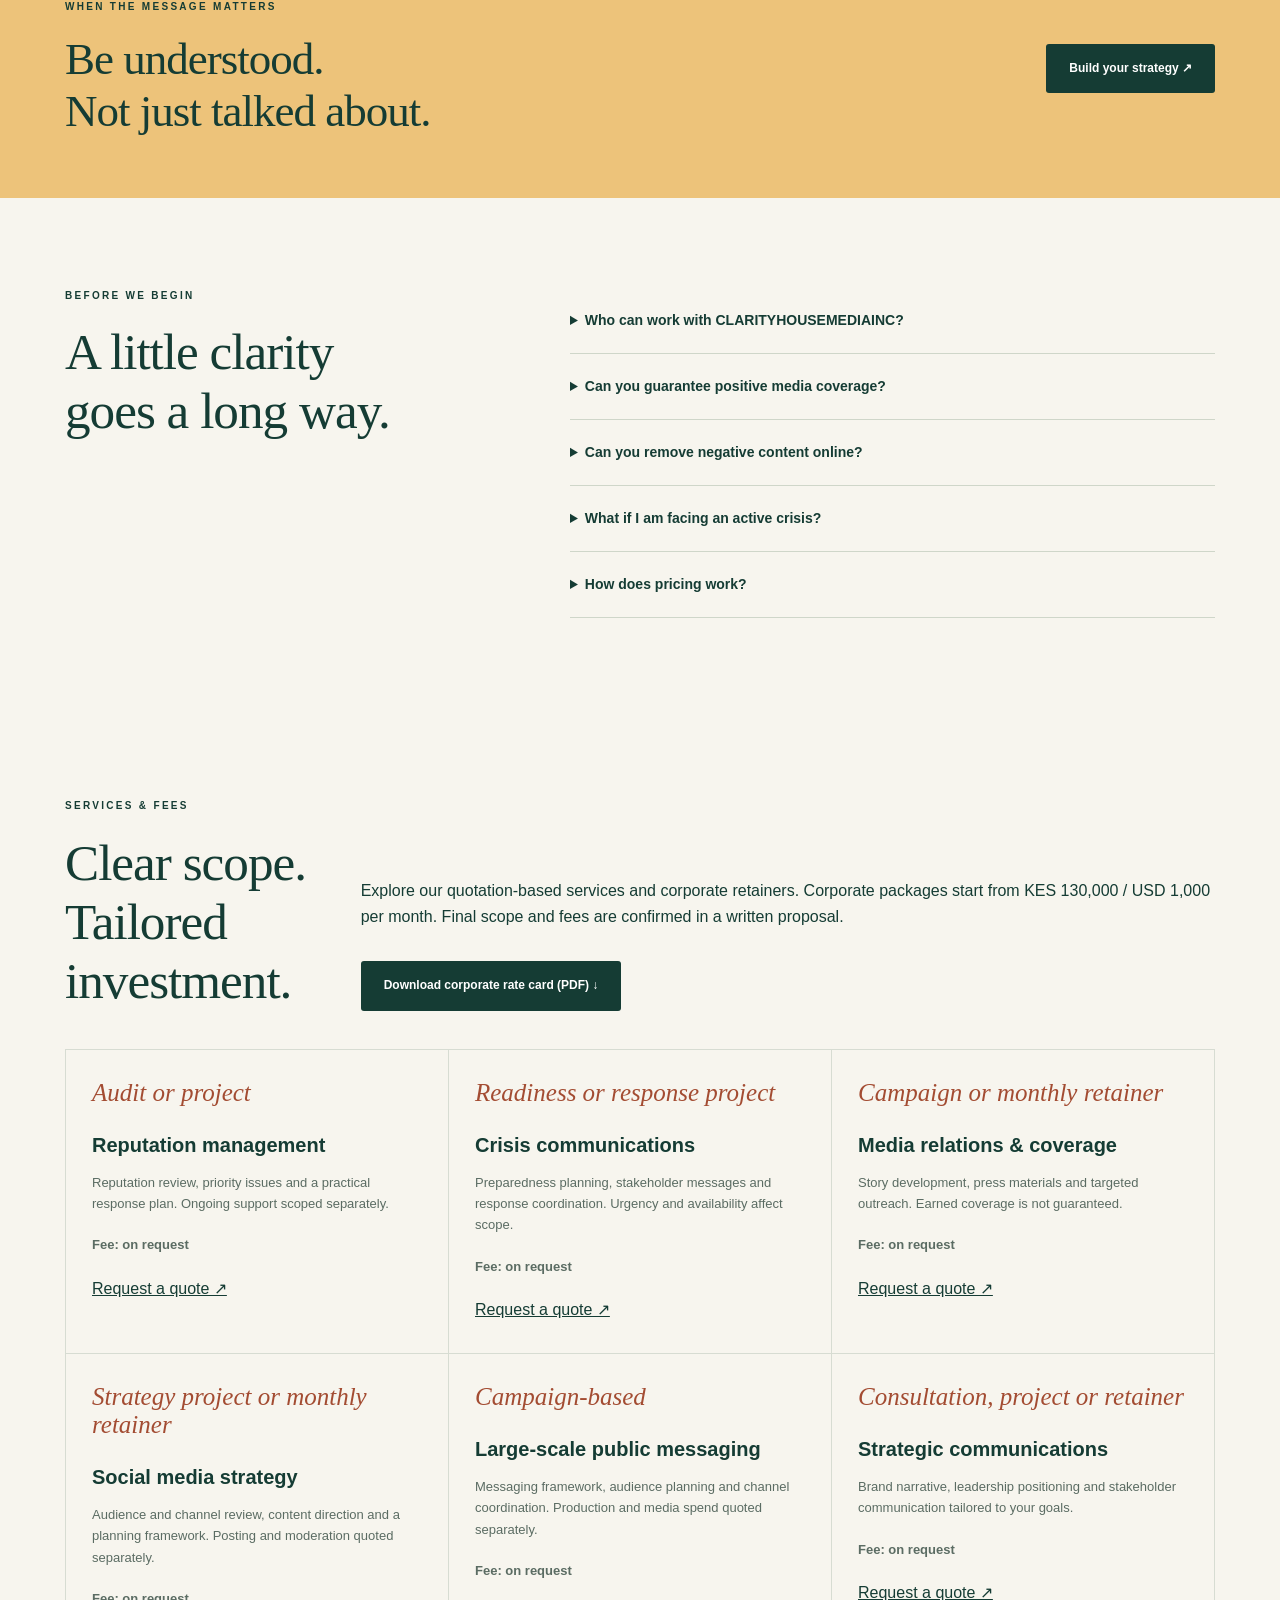
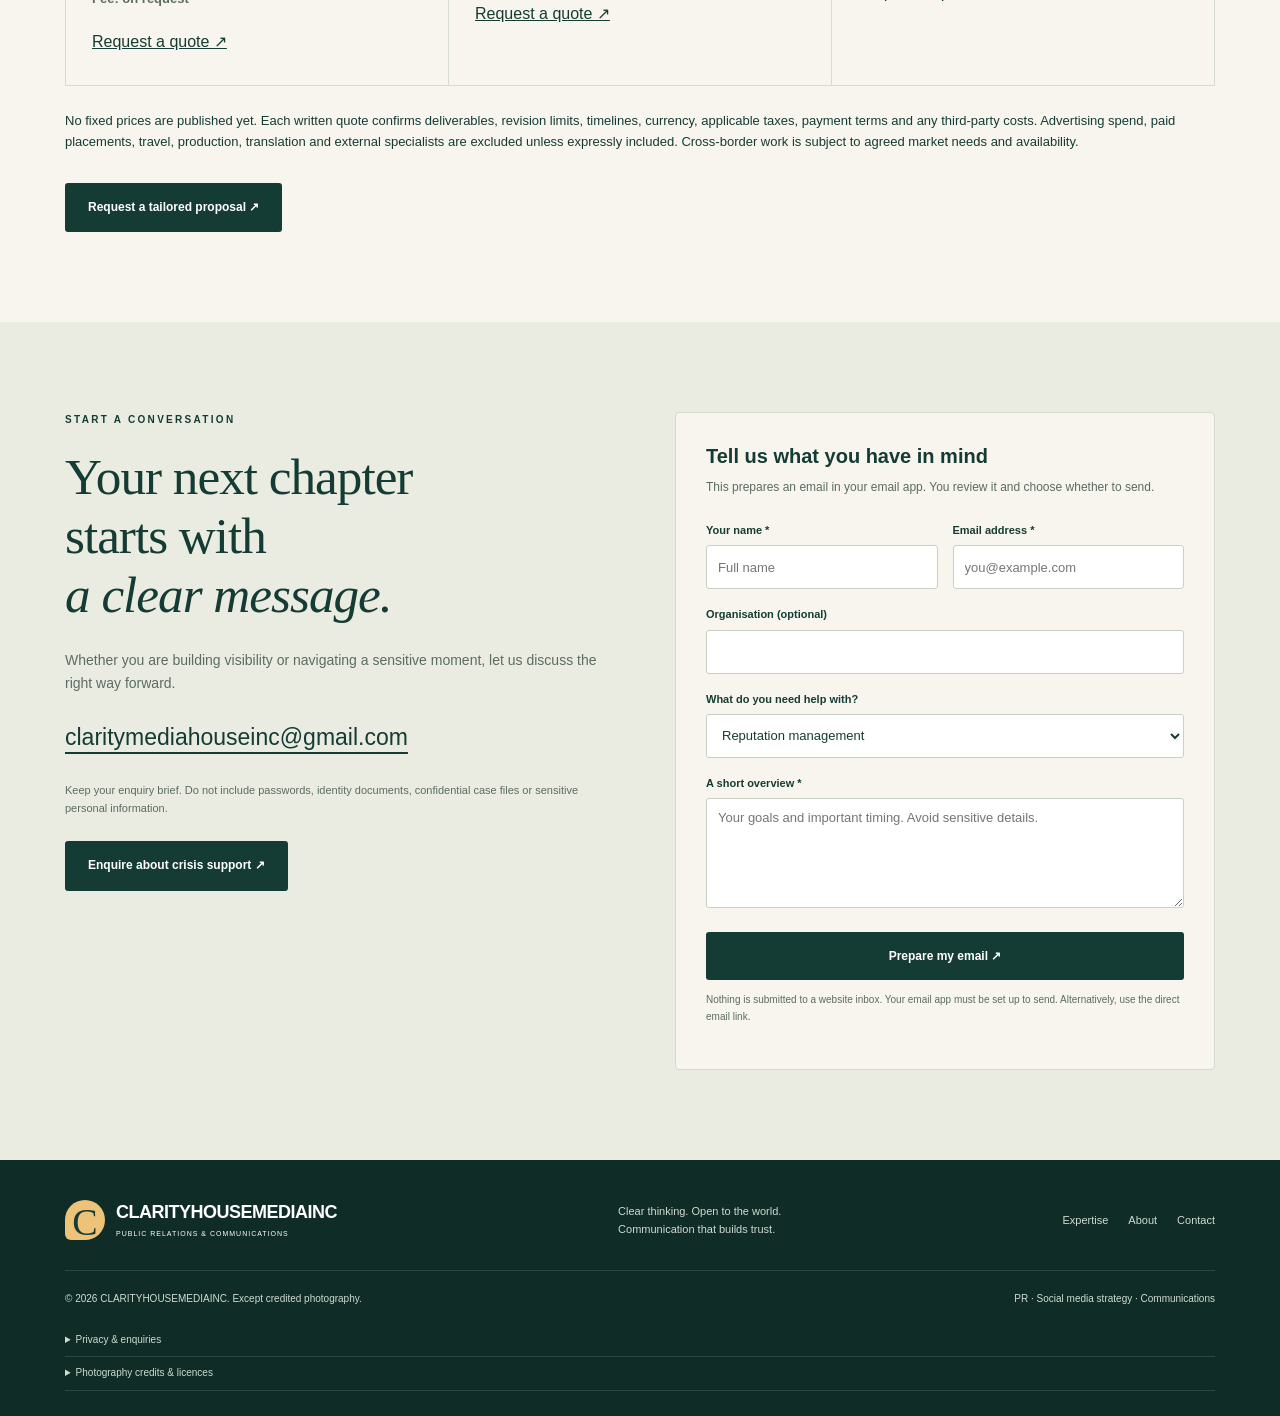
==== commit 8a9aac81: "Add corporate rate card download to website" ====
--- a/index.html
+++ b/index.html
@@ -1 +1 @@
-<!doctype html><html lang="en"><head><meta charset="utf-8"><meta name="viewport" content="width=device-width,initial-scale=1"><title>CLARITYHOUSEMEDIAINC | PR & Communications</title><meta name="description" content="CLARITYHOUSEMEDIAINC: Public relations, social media strategy, reputation management, crisis communications and public messaging for individuals, businesses and organisations across sectors and borders."><meta name="theme-color" content="#153c34"><link rel="stylesheet" href="styles.css"></head><body><header><div class="wrap nav"><a class="brand" href="#home" aria-label="CLARITYHOUSEMEDIAINC home"><span class="symbol" aria-hidden="true">C</span><span class="word">CLARITYHOUSEMEDIAINC<small>PUBLIC RELATIONS & COMMUNICATIONS</small></span></a><button class="menu" type="button" aria-expanded="false" aria-controls="navigation">Menu</button><nav class="links" id="navigation" aria-label="Main navigation"><a href="#services">Our expertise</a><a href="#about">Our story</a><a href="#approach">Our approach</a><a href="#rates">Rate card</a><a class="btn" href="#contact">Let’s talk ↗</a></nav></div></header><main><div class="hero" id="home"><img src="https://upload.wikimedia.org/wikipedia/commons/a/ae/Nairobi_skyline_P1000021.jpg" alt="Nairobi skyline from Upperhill, Kenya" width="3648" height="2736" fetchpriority="high"><div class="shade"></div><div class="wrap"><div class="tag">Clear communication. Across sectors. Across borders.</div><h1>Your reputation.<br>Your story.<br><em>Clearly heard.</em></h1><p>We welcome individuals, startups, corporates, institutions and organisations across countries. We help you build trust, navigate challenges and connect with the audiences that matter.</p><div class="actions"><a class="btn gold" href="#contact">Start a conversation ↗</a><a class="btn outline" href="#services">Explore our expertise ↓</a></div><div class="badge">PR · SOCIAL MEDIA STRATEGY · COMMUNICATIONS</div></div></div><div class="ribbon"><div class="wrap"><span>Reputation with integrity</span><span>Clarity in a crisis</span><span>Stories that connect</span><span>Messages that travel</span></div></div><section id="services"><div class="wrap"><div class="heading"><div><div class="tag">What we do</div><h2>The right words.<br>The right impact.</h2></div><p>From a sensitive personal reputation to a public-facing campaign, we bring strategy, context and a clear voice to every conversation.</p></div><div class="services"><article class="service"><div class="num">01 / Trust</div><h3>Reputation management</h3><p>Understand how you are perceived, address misinformation with evidence and rebuild credibility through responsible communication.</p><small>Reputation audits · Recovery strategy</small></article><article class="service"><div class="num">02 / Clarity</div><h3>Crisis communications</h3><p>Prepare for difficult moments and respond with clarity. Stakeholder messaging, holding statements and response planning when the pressure is on.</p><small>Crisis preparation · Response planning</small></article><article class="service"><div class="num">03 / Visibility</div><h3>Media relations & coverage</h3><p>Shape newsworthy stories, develop thoughtful pitches and pursue relevant earned media opportunities with a credible narrative.</p><small>Press materials · Media outreach</small></article><article class="service"><div class="num">04 / Connection</div><h3>Social media strategy</h3><p>Turn scattered posts into a focused presence with audience insight, content direction and channel planning that support your goals.</p><small>Content strategy · Community engagement</small></article><article class="service"><div class="num">05 / Reach</div><h3>Large-scale public messaging</h3><p>Build coherent campaigns across audiences and channels, with culturally aware messages designed to inform, engage and be understood.</p><small>Public campaigns · Message development</small></article><article class="service"><div class="num">06 / Direction</div><h3>Strategic communications</h3><p>Connect your voice to your wider goals, from leadership positioning and stakeholder engagement to organisational communication.</p><small>Brand narrative · Stakeholder messaging</small></article></div></div></section><section class="story" id="about"><div class="wrap two"><div class="mosaic"><figure><img src="https://upload.wikimedia.org/wikipedia/commons/d/d1/Maasai_warrior.jpg" alt="Maasai man wearing traditional clothing and beadwork in Magadi, Kenya" loading="lazy" width="2309" height="3000"><figcaption>Culture · Magadi</figcaption></figure><figure><img src="https://upload.wikimedia.org/wikipedia/commons/2/2a/Tea_carpet_plantation_of_Kericho_highlands%2C_in_Kenya.jpg" alt="Green tea plantations in the Kericho highlands, Kenya" loading="lazy" width="4160" height="2080"><figcaption>Perspective · Kericho</figcaption></figure><figure><img src="https://upload.wikimedia.org/wikipedia/commons/f/f8/Lion_in_masai_mara.jpg" alt="Male lion in the Maasai Mara, Kenya" loading="lazy" width="3264" height="2448"><figcaption>Presence · Maasai Mara</figcaption></figure></div><div class="storycopy"><div class="tag">Who we are</div><h2>Your ambitions.<br>Any sector.<br><em>Beyond borders.</em></h2><p>CLARITYHOUSEMEDIAINC is a public relations, social media strategy and communications firm with a simple purpose: to help people and organisations communicate with clarity and earn trust.</p><p>Every client brings a different story, audience and ambition. From individuals and growing businesses to corporates, nonprofits and institutions, we welcome work across sectors and countries. We shape each engagement around your goals, market and cultural context, with clear scope and responsible communication at every step.</p><div class="chips"><span>Listen first</span><span>Tell the truth</span><span>Respect the context</span><span>Build trust</span></div><a class="btn" href="#contact">Tell us your story ↗</a><p class="note">These photographs celebrate Kenya. People pictured are not presented as clients or endorsers.</p></div></div></section><section class="approach" id="approach"><div class="wrap"><div class="heading"><div><div class="tag">How we work</div><h2>First, we listen.<br>Then, we move with purpose.</h2></div><p>We start with your situation, your audience and what a responsible outcome looks like.</p></div><div class="steps"><article class="step"><div class="num">01</div><h3>Listen & understand</h3><p>Clarify the facts, your priorities, the risks and the people you need to reach.</p></article><article class="step"><div class="num">02</div><h3>Shape the strategy</h3><p>Define a clear narrative, the right channels and a practical action plan.</p></article><article class="step"><div class="num">03</div><h3>Communicate with care</h3><p>Develop messages and coordinate communication with consistency and context.</p></article><article class="step"><div class="num">04</div><h3>Listen, learn & refine</h3><p>Review audience response and agreed measures, then adapt the approach.</p></article></div><p class="commitment"><strong>Trust is earned, not manufactured.</strong> We focus on factual communication and responsible reputation repair, not fabricated endorsements, deceptive campaigns or promises to erase legitimate reporting.</p></div></section><div class="banner"><div class="wrap"><div><div class="tag">When the message matters</div><h2>Be understood.<br>Not just talked about.</h2></div><a class="btn" href="#contact">Build your strategy ↗</a></div></div><section><div class="wrap faq"><div><div class="tag">Before we begin</div><h2>A little clarity<br>goes a long way.</h2></div><div><details><summary>Who can work with CLARITYHOUSEMEDIAINC?</summary><p>Individuals, startups, SMEs, corporates, leaders, nonprofits and institutions across countries are welcome to enquire. We discuss your market, language needs, scope, availability and deliverables before agreeing an engagement.</p></details><details><summary>Can you guarantee positive media coverage?</summary><p>No. Editorial decisions belong to journalists and publishers. We develop credible stories and pursue opportunities. Any agreed paid placements should be clearly identified.</p></details><details><summary>Can you remove negative content online?</summary><p>Removal cannot be guaranteed. We can assess issues, prepare factual corrections and develop a responsible response. Legal complaints may require a qualified lawyer.</p></details><details><summary>What if I am facing an active crisis?</summary><p>Email with Urgent communications enquiry in the subject and a brief, non-sensitive outline. Confirm availability before relying on a response. This is not an emergency service and response times are not guaranteed.</p></details><details><summary>How does pricing work?</summary><p>Our rate card outlines available services and engagement options. Fees are quoted individually based on scope, deliverables, markets, timelines and the level of support. Currency, taxes, third-party costs and payment terms are confirmed in a written proposal before work starts. This site does not take payments or create subscriptions.</p></details></div></div></section><section id="rates"><div class="wrap"><div class="heading"><div><div class="tag">Services &amp; fees</div><h2>Clear scope.<br>Tailored investment.</h2></div><p>Rate card · Quotation-based. Every client and market is different. Request a written proposal for your deliverables, timeline and preferred currency.</p></div><div class="services"><article class="service"><div class="num">Audit or project</div><h3>Reputation management</h3><p>Reputation review, priority issues and a practical response plan. Ongoing support scoped separately.</p><p><strong>Fee: on request</strong></p><a href="#contact">Request a quote ↗</a></article><article class="service"><div class="num">Readiness or response project</div><h3>Crisis communications</h3><p>Preparedness planning, stakeholder messages and response coordination. Urgency and availability affect scope.</p><p><strong>Fee: on request</strong></p><a href="#contact">Request a quote ↗</a></article><article class="service"><div class="num">Campaign or monthly retainer</div><h3>Media relations & coverage</h3><p>Story development, press materials and targeted outreach. Earned coverage is not guaranteed.</p><p><strong>Fee: on request</strong></p><a href="#contact">Request a quote ↗</a></article><article class="service"><div class="num">Strategy project or monthly retainer</div><h3>Social media strategy</h3><p>Audience and channel review, content direction and a planning framework. Posting and moderation quoted separately.</p><p><strong>Fee: on request</strong></p><a href="#contact">Request a quote ↗</a></article><article class="service"><div class="num">Campaign-based</div><h3>Large-scale public messaging</h3><p>Messaging framework, audience planning and channel coordination. Production and media spend quoted separately.</p><p><strong>Fee: on request</strong></p><a href="#contact">Request a quote ↗</a></article><article class="service"><div class="num">Consultation, project or retainer</div><h3>Strategic communications</h3><p>Brand narrative, leadership positioning and stakeholder communication tailored to your goals.</p><p><strong>Fee: on request</strong></p><a href="#contact">Request a quote ↗</a></article></div><p style="margin-top:24px;font-size:13px">No fixed prices are published yet. Each written quote confirms deliverables, revision limits, timelines, currency, applicable taxes, payment terms and any third-party costs. Advertising spend, paid placements, travel, production, translation and external specialists are excluded unless expressly included. Cross-border work is subject to agreed market needs and availability.</p><div class="actions"><a class="btn" href="mailto:claritymediahouseinc@gmail.com?subject=Rate%20card%20and%20quotation%20request">Request your tailored rate card ↗</a></div></div></section><section class="contact" id="contact"><div class="wrap two"><div class="contactcopy"><div class="tag">Start a conversation</div><h2>Your next chapter<br>starts with<br><em>a clear message.</em></h2><p>Whether you are building visibility or navigating a sensitive moment, let us discuss the right way forward.</p><a class="email" href="mailto:claritymediahouseinc@gmail.com?subject=CLARITYHOUSEMEDIAINC%20enquiry">claritymediahouseinc@gmail.com</a><p class="note">Keep your enquiry brief. Do not include passwords, identity documents, confidential case files or sensitive personal information.</p><a class="btn" href="mailto:claritymediahouseinc@gmail.com?subject=Urgent%20communications%20enquiry">Enquire about crisis support ↗</a></div><div class="contactcard"><h3>Tell us what you have in mind</h3><p>This prepares an email in your email app. You review it and choose whether to send.</p><form id="enquiry"><div class="fields"><div class="field"><label for="name">Your name *</label><input id="name" name="name" autocomplete="name" maxlength="120" placeholder="Full name" required></div><div class="field"><label for="email">Email address *</label><input id="email" name="email" type="email" autocomplete="email" maxlength="200" placeholder="you@example.com" required></div></div><div class="field"><label for="organisation">Organisation (optional)</label><input id="organisation" name="organisation" autocomplete="organization" maxlength="180"></div><div class="field"><label for="service">What do you need help with?</label><select id="service" name="service"><option>Reputation management</option><option>Crisis communications</option><option>Media relations & coverage</option><option>Social media strategy</option><option>Large-scale public messaging</option><option>Strategic communications</option><option>Not sure yet</option></select></div><div class="field"><label for="message">A short overview *</label><textarea id="message" name="message" maxlength="1800" placeholder="Your goals and important timing. Avoid sensitive details." required></textarea></div><button class="btn" type="submit">Prepare my email ↗</button><p class="formnote">Nothing is submitted to a website inbox. Your email app must be set up to send. Alternatively, use the direct email link.</p><div class="status" id="status" role="status" aria-live="polite"></div></form></div></div></section></main><footer><div class="wrap"><div class="footmain"><a class="brand" href="#home"><span class="symbol" aria-hidden="true">C</span><span class="word">CLARITYHOUSEMEDIAINC<small>PUBLIC RELATIONS & COMMUNICATIONS</small></span></a><p>Clear thinking. Open to the world.<br>Communication that builds trust.</p><div class="footlinks"><a href="#services">Expertise</a><a href="#about">About</a><a href="#contact">Contact</a></div></div><div class="bottom"><span>© 2026 CLARITYHOUSEMEDIAINC. Except credited photography.</span><span>PR · Social media strategy · Communications</span></div><div class="legal"><details><summary>Privacy & enquiries</summary><p>This page does not intentionally use analytics, advertising cookies or an enquiry database. Form text prepares an email in your browser and is not stored by this page. Sent enquiries are handled through the email provider. Hosting and image providers may process technical request data, including IP addresses. Images are served by Wikimedia. For questions about information you have sent, email claritymediahouseinc@gmail.com.</p></details><details><summary>Photography credits & licences</summary><p>Nairobi: <a href="https://commons.wikimedia.org/wiki/File:Nairobi_skyline_P1000021.jpg">Lmwangi</a>, <a href="https://creativecommons.org/licenses/by-sa/3.0/">CC BY-SA 3.0</a>. Maasai portrait: <a href="https://commons.wikimedia.org/wiki/File:Maasai_warrior.jpg">Ninaras</a>, <a href="https://creativecommons.org/licenses/by/4.0/">CC BY 4.0</a>. Tea: <a href="https://commons.wikimedia.org/wiki/File:Tea_carpet_plantation_of_Kericho_highlands,_in_Kenya.jpg">Carter.Maina</a>, <a href="https://creativecommons.org/licenses/by-sa/4.0/">CC BY-SA 4.0</a>. Lion: <a href="https://commons.wikimedia.org/wiki/File:Lion_in_masai_mara.jpg">Sumit.pamnani</a>, public domain. Photos cropped to fit; skyline has colour overlay. Photo adaptations retain their respective licences. No endorsement implied.</p></details></div></div></footer><script src="main.js"></script></body></html>+<!doctype html><html lang="en"><head><meta charset="utf-8"><meta name="viewport" content="width=device-width,initial-scale=1"><title>CLARITYHOUSEMEDIAINC | PR & Communications</title><meta name="description" content="CLARITYHOUSEMEDIAINC: Public relations, social media strategy, reputation management, crisis communications and public messaging for individuals, businesses and organisations across sectors and borders."><meta name="theme-color" content="#153c34"><link rel="stylesheet" href="styles.css"></head><body><header><div class="wrap nav"><a class="brand" href="#home" aria-label="CLARITYHOUSEMEDIAINC home"><span class="symbol" aria-hidden="true">C</span><span class="word">CLARITYHOUSEMEDIAINC<small>PUBLIC RELATIONS & COMMUNICATIONS</small></span></a><button class="menu" type="button" aria-expanded="false" aria-controls="navigation">Menu</button><nav class="links" id="navigation" aria-label="Main navigation"><a href="#services">Our expertise</a><a href="#about">Our story</a><a href="#approach">Our approach</a><a href="#rates">Rate card</a><a class="btn" href="#contact">Let’s talk ↗</a></nav></div></header><main><div class="hero" id="home"><img src="https://upload.wikimedia.org/wikipedia/commons/a/ae/Nairobi_skyline_P1000021.jpg" alt="Nairobi skyline from Upperhill, Kenya" width="3648" height="2736" fetchpriority="high"><div class="shade"></div><div class="wrap"><div class="tag">Clear communication. Across sectors. Across borders.</div><h1>Your reputation.<br>Your story.<br><em>Clearly heard.</em></h1><p>We welcome individuals, startups, corporates, institutions and organisations across countries. We help you build trust, navigate challenges and connect with the audiences that matter.</p><div class="actions"><a class="btn gold" href="#contact">Start a conversation ↗</a><a class="btn outline" href="#services">Explore our expertise ↓</a></div><div class="badge">PR · SOCIAL MEDIA STRATEGY · COMMUNICATIONS</div></div></div><div class="ribbon"><div class="wrap"><span>Reputation with integrity</span><span>Clarity in a crisis</span><span>Stories that connect</span><span>Messages that travel</span></div></div><section id="services"><div class="wrap"><div class="heading"><div><div class="tag">What we do</div><h2>The right words.<br>The right impact.</h2></div><p>From a sensitive personal reputation to a public-facing campaign, we bring strategy, context and a clear voice to every conversation.</p></div><div class="services"><article class="service"><div class="num">01 / Trust</div><h3>Reputation management</h3><p>Understand how you are perceived, address misinformation with evidence and rebuild credibility through responsible communication.</p><small>Reputation audits · Recovery strategy</small></article><article class="service"><div class="num">02 / Clarity</div><h3>Crisis communications</h3><p>Prepare for difficult moments and respond with clarity. Stakeholder messaging, holding statements and response planning when the pressure is on.</p><small>Crisis preparation · Response planning</small></article><article class="service"><div class="num">03 / Visibility</div><h3>Media relations & coverage</h3><p>Shape newsworthy stories, develop thoughtful pitches and pursue relevant earned media opportunities with a credible narrative.</p><small>Press materials · Media outreach</small></article><article class="service"><div class="num">04 / Connection</div><h3>Social media strategy</h3><p>Turn scattered posts into a focused presence with audience insight, content direction and channel planning that support your goals.</p><small>Content strategy · Community engagement</small></article><article class="service"><div class="num">05 / Reach</div><h3>Large-scale public messaging</h3><p>Build coherent campaigns across audiences and channels, with culturally aware messages designed to inform, engage and be understood.</p><small>Public campaigns · Message development</small></article><article class="service"><div class="num">06 / Direction</div><h3>Strategic communications</h3><p>Connect your voice to your wider goals, from leadership positioning and stakeholder engagement to organisational communication.</p><small>Brand narrative · Stakeholder messaging</small></article></div></div></section><section class="story" id="about"><div class="wrap two"><div class="mosaic"><figure><img src="https://upload.wikimedia.org/wikipedia/commons/d/d1/Maasai_warrior.jpg" alt="Maasai man wearing traditional clothing and beadwork in Magadi, Kenya" loading="lazy" width="2309" height="3000"><figcaption>Culture · Magadi</figcaption></figure><figure><img src="https://upload.wikimedia.org/wikipedia/commons/2/2a/Tea_carpet_plantation_of_Kericho_highlands%2C_in_Kenya.jpg" alt="Green tea plantations in the Kericho highlands, Kenya" loading="lazy" width="4160" height="2080"><figcaption>Perspective · Kericho</figcaption></figure><figure><img src="https://upload.wikimedia.org/wikipedia/commons/f/f8/Lion_in_masai_mara.jpg" alt="Male lion in the Maasai Mara, Kenya" loading="lazy" width="3264" height="2448"><figcaption>Presence · Maasai Mara</figcaption></figure></div><div class="storycopy"><div class="tag">Who we are</div><h2>Your ambitions.<br>Any sector.<br><em>Beyond borders.</em></h2><p>CLARITYHOUSEMEDIAINC is a public relations, social media strategy and communications firm with a simple purpose: to help people and organisations communicate with clarity and earn trust.</p><p>Every client brings a different story, audience and ambition. From individuals and growing businesses to corporates, nonprofits and institutions, we welcome work across sectors and countries. We shape each engagement around your goals, market and cultural context, with clear scope and responsible communication at every step.</p><div class="chips"><span>Listen first</span><span>Tell the truth</span><span>Respect the context</span><span>Build trust</span></div><a class="btn" href="#contact">Tell us your story ↗</a><p class="note">These photographs celebrate Kenya. People pictured are not presented as clients or endorsers.</p></div></div></section><section class="approach" id="approach"><div class="wrap"><div class="heading"><div><div class="tag">How we work</div><h2>First, we listen.<br>Then, we move with purpose.</h2></div><p>We start with your situation, your audience and what a responsible outcome looks like.</p></div><div class="steps"><article class="step"><div class="num">01</div><h3>Listen & understand</h3><p>Clarify the facts, your priorities, the risks and the people you need to reach.</p></article><article class="step"><div class="num">02</div><h3>Shape the strategy</h3><p>Define a clear narrative, the right channels and a practical action plan.</p></article><article class="step"><div class="num">03</div><h3>Communicate with care</h3><p>Develop messages and coordinate communication with consistency and context.</p></article><article class="step"><div class="num">04</div><h3>Listen, learn & refine</h3><p>Review audience response and agreed measures, then adapt the approach.</p></article></div><p class="commitment"><strong>Trust is earned, not manufactured.</strong> We focus on factual communication and responsible reputation repair, not fabricated endorsements, deceptive campaigns or promises to erase legitimate reporting.</p></div></section><div class="banner"><div class="wrap"><div><div class="tag">When the message matters</div><h2>Be understood.<br>Not just talked about.</h2></div><a class="btn" href="#contact">Build your strategy ↗</a></div></div><section><div class="wrap faq"><div><div class="tag">Before we begin</div><h2>A little clarity<br>goes a long way.</h2></div><div><details><summary>Who can work with CLARITYHOUSEMEDIAINC?</summary><p>Individuals, startups, SMEs, corporates, leaders, nonprofits and institutions across countries are welcome to enquire. We discuss your market, language needs, scope, availability and deliverables before agreeing an engagement.</p></details><details><summary>Can you guarantee positive media coverage?</summary><p>No. Editorial decisions belong to journalists and publishers. We develop credible stories and pursue opportunities. Any agreed paid placements should be clearly identified.</p></details><details><summary>Can you remove negative content online?</summary><p>Removal cannot be guaranteed. We can assess issues, prepare factual corrections and develop a responsible response. Legal complaints may require a qualified lawyer.</p></details><details><summary>What if I am facing an active crisis?</summary><p>Email with Urgent communications enquiry in the subject and a brief, non-sensitive outline. Confirm availability before relying on a response. This is not an emergency service and response times are not guaranteed.</p></details><details><summary>How does pricing work?</summary><p>Our rate card outlines available services and engagement options. Fees are quoted individually based on scope, deliverables, markets, timelines and the level of support. Currency, taxes, third-party costs and payment terms are confirmed in a written proposal before work starts. This site does not take payments or create subscriptions.</p></details></div></div></section><section id="rates"><div class="wrap"><div class="heading"><div><div class="tag">Services &amp; fees</div><h2>Clear scope.<br>Tailored investment.</h2></div><div><p>Explore our quotation-based services and corporate retainers. Corporate packages start from KES 130,000 / USD 1,000 per month. Final scope and fees are confirmed in a written proposal.</p><div class="actions"><a class="btn" href="CLARITYHOUSEMEDIAINC-corporate-rate-card.pdf" download>Download corporate rate card (PDF) ↓</a></div></div></div><div class="services"><article class="service"><div class="num">Audit or project</div><h3>Reputation management</h3><p>Reputation review, priority issues and a practical response plan. Ongoing support scoped separately.</p><p><strong>Fee: on request</strong></p><a href="#contact">Request a quote ↗</a></article><article class="service"><div class="num">Readiness or response project</div><h3>Crisis communications</h3><p>Preparedness planning, stakeholder messages and response coordination. Urgency and availability affect scope.</p><p><strong>Fee: on request</strong></p><a href="#contact">Request a quote ↗</a></article><article class="service"><div class="num">Campaign or monthly retainer</div><h3>Media relations & coverage</h3><p>Story development, press materials and targeted outreach. Earned coverage is not guaranteed.</p><p><strong>Fee: on request</strong></p><a href="#contact">Request a quote ↗</a></article><article class="service"><div class="num">Strategy project or monthly retainer</div><h3>Social media strategy</h3><p>Audience and channel review, content direction and a planning framework. Posting and moderation quoted separately.</p><p><strong>Fee: on request</strong></p><a href="#contact">Request a quote ↗</a></article><article class="service"><div class="num">Campaign-based</div><h3>Large-scale public messaging</h3><p>Messaging framework, audience planning and channel coordination. Production and media spend quoted separately.</p><p><strong>Fee: on request</strong></p><a href="#contact">Request a quote ↗</a></article><article class="service"><div class="num">Consultation, project or retainer</div><h3>Strategic communications</h3><p>Brand narrative, leadership positioning and stakeholder communication tailored to your goals.</p><p><strong>Fee: on request</strong></p><a href="#contact">Request a quote ↗</a></article></div><p style="margin-top:24px;font-size:13px">No fixed prices are published yet. Each written quote confirms deliverables, revision limits, timelines, currency, applicable taxes, payment terms and any third-party costs. Advertising spend, paid placements, travel, production, translation and external specialists are excluded unless expressly included. Cross-border work is subject to agreed market needs and availability.</p><div class="actions"><a class="btn" href="mailto:claritymediahouseinc@gmail.com?subject=Corporate%20communications%20proposal">Request a tailored proposal ↗</a></div></div></section><section class="contact" id="contact"><div class="wrap two"><div class="contactcopy"><div class="tag">Start a conversation</div><h2>Your next chapter<br>starts with<br><em>a clear message.</em></h2><p>Whether you are building visibility or navigating a sensitive moment, let us discuss the right way forward.</p><a class="email" href="mailto:claritymediahouseinc@gmail.com?subject=CLARITYHOUSEMEDIAINC%20enquiry">claritymediahouseinc@gmail.com</a><p class="note">Keep your enquiry brief. Do not include passwords, identity documents, confidential case files or sensitive personal information.</p><a class="btn" href="mailto:claritymediahouseinc@gmail.com?subject=Urgent%20communications%20enquiry">Enquire about crisis support ↗</a></div><div class="contactcard"><h3>Tell us what you have in mind</h3><p>This prepares an email in your email app. You review it and choose whether to send.</p><form id="enquiry"><div class="fields"><div class="field"><label for="name">Your name *</label><input id="name" name="name" autocomplete="name" maxlength="120" placeholder="Full name" required></div><div class="field"><label for="email">Email address *</label><input id="email" name="email" type="email" autocomplete="email" maxlength="200" placeholder="you@example.com" required></div></div><div class="field"><label for="organisation">Organisation (optional)</label><input id="organisation" name="organisation" autocomplete="organization" maxlength="180"></div><div class="field"><label for="service">What do you need help with?</label><select id="service" name="service"><option>Reputation management</option><option>Crisis communications</option><option>Media relations & coverage</option><option>Social media strategy</option><option>Large-scale public messaging</option><option>Strategic communications</option><option>Not sure yet</option></select></div><div class="field"><label for="message">A short overview *</label><textarea id="message" name="message" maxlength="1800" placeholder="Your goals and important timing. Avoid sensitive details." required></textarea></div><button class="btn" type="submit">Prepare my email ↗</button><p class="formnote">Nothing is submitted to a website inbox. Your email app must be set up to send. Alternatively, use the direct email link.</p><div class="status" id="status" role="status" aria-live="polite"></div></form></div></div></section></main><footer><div class="wrap"><div class="footmain"><a class="brand" href="#home"><span class="symbol" aria-hidden="true">C</span><span class="word">CLARITYHOUSEMEDIAINC<small>PUBLIC RELATIONS & COMMUNICATIONS</small></span></a><p>Clear thinking. Open to the world.<br>Communication that builds trust.</p><div class="footlinks"><a href="#services">Expertise</a><a href="#about">About</a><a href="#contact">Contact</a></div></div><div class="bottom"><span>© 2026 CLARITYHOUSEMEDIAINC. Except credited photography.</span><span>PR · Social media strategy · Communications</span></div><div class="legal"><details><summary>Privacy & enquiries</summary><p>This page does not intentionally use analytics, advertising cookies or an enquiry database. Form text prepares an email in your browser and is not stored by this page. Sent enquiries are handled through the email provider. Hosting and image providers may process technical request data, including IP addresses. Images are served by Wikimedia. For questions about information you have sent, email claritymediahouseinc@gmail.com.</p></details><details><summary>Photography credits & licences</summary><p>Nairobi: <a href="https://commons.wikimedia.org/wiki/File:Nairobi_skyline_P1000021.jpg">Lmwangi</a>, <a href="https://creativecommons.org/licenses/by-sa/3.0/">CC BY-SA 3.0</a>. Maasai portrait: <a href="https://commons.wikimedia.org/wiki/File:Maasai_warrior.jpg">Ninaras</a>, <a href="https://creativecommons.org/licenses/by/4.0/">CC BY 4.0</a>. Tea: <a href="https://commons.wikimedia.org/wiki/File:Tea_carpet_plantation_of_Kericho_highlands,_in_Kenya.jpg">Carter.Maina</a>, <a href="https://creativecommons.org/licenses/by-sa/4.0/">CC BY-SA 4.0</a>. Lion: <a href="https://commons.wikimedia.org/wiki/File:Lion_in_masai_mara.jpg">Sumit.pamnani</a>, public domain. Photos cropped to fit; skyline has colour overlay. Photo adaptations retain their respective licences. No endorsement implied.</p></details></div></div></footer><script src="main.js"></script></body></html>
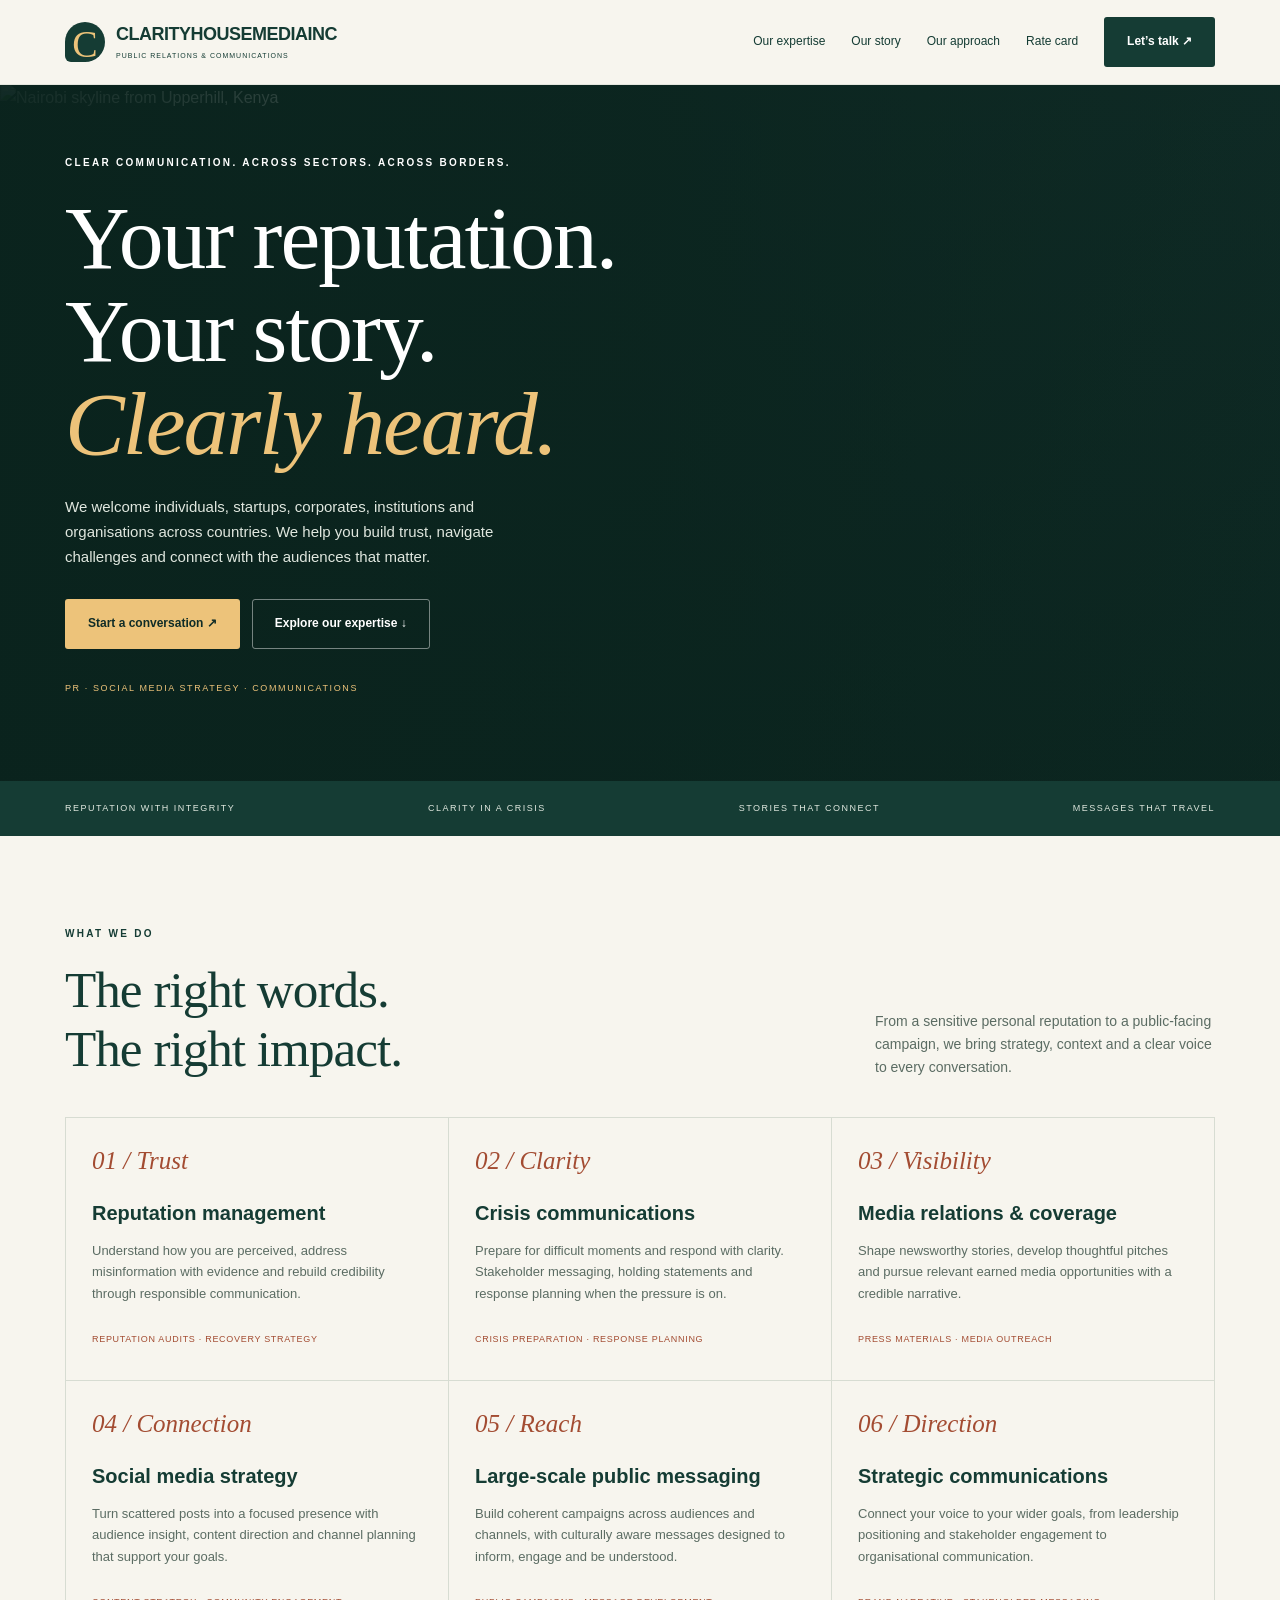
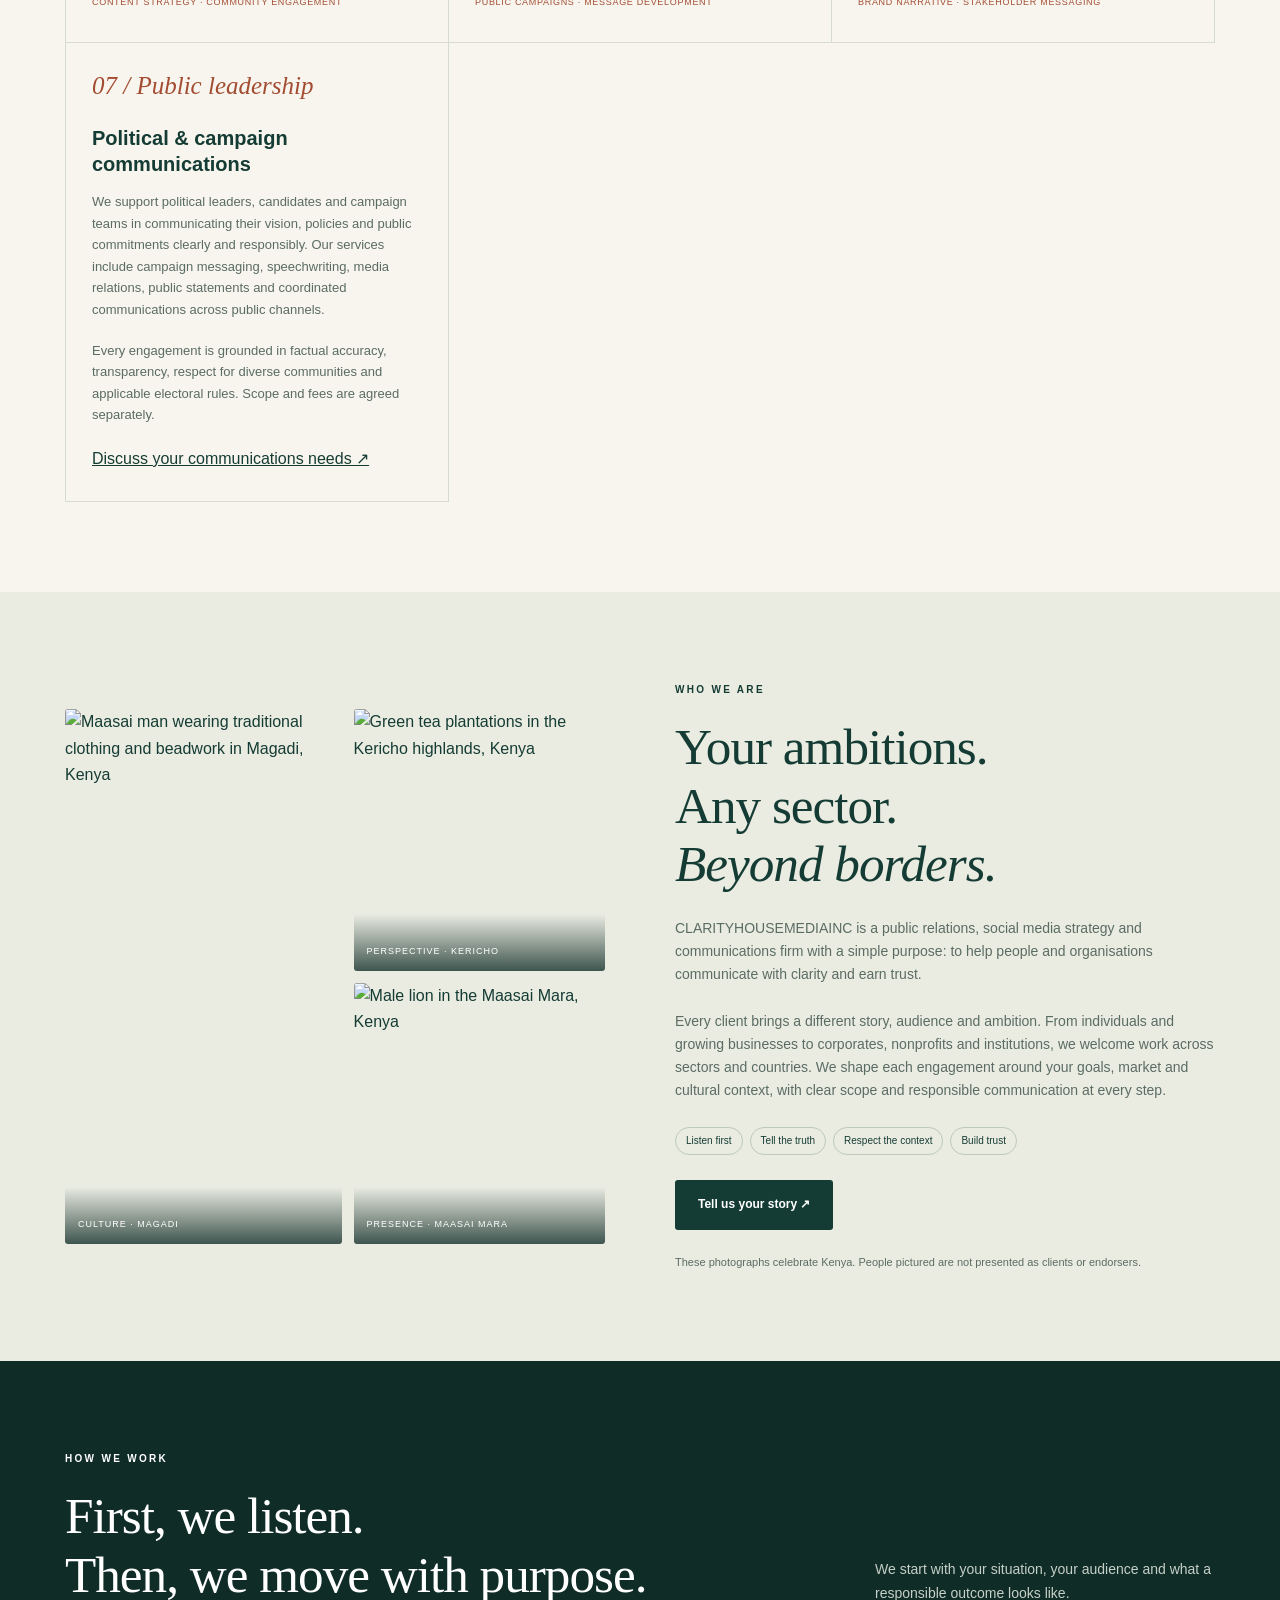
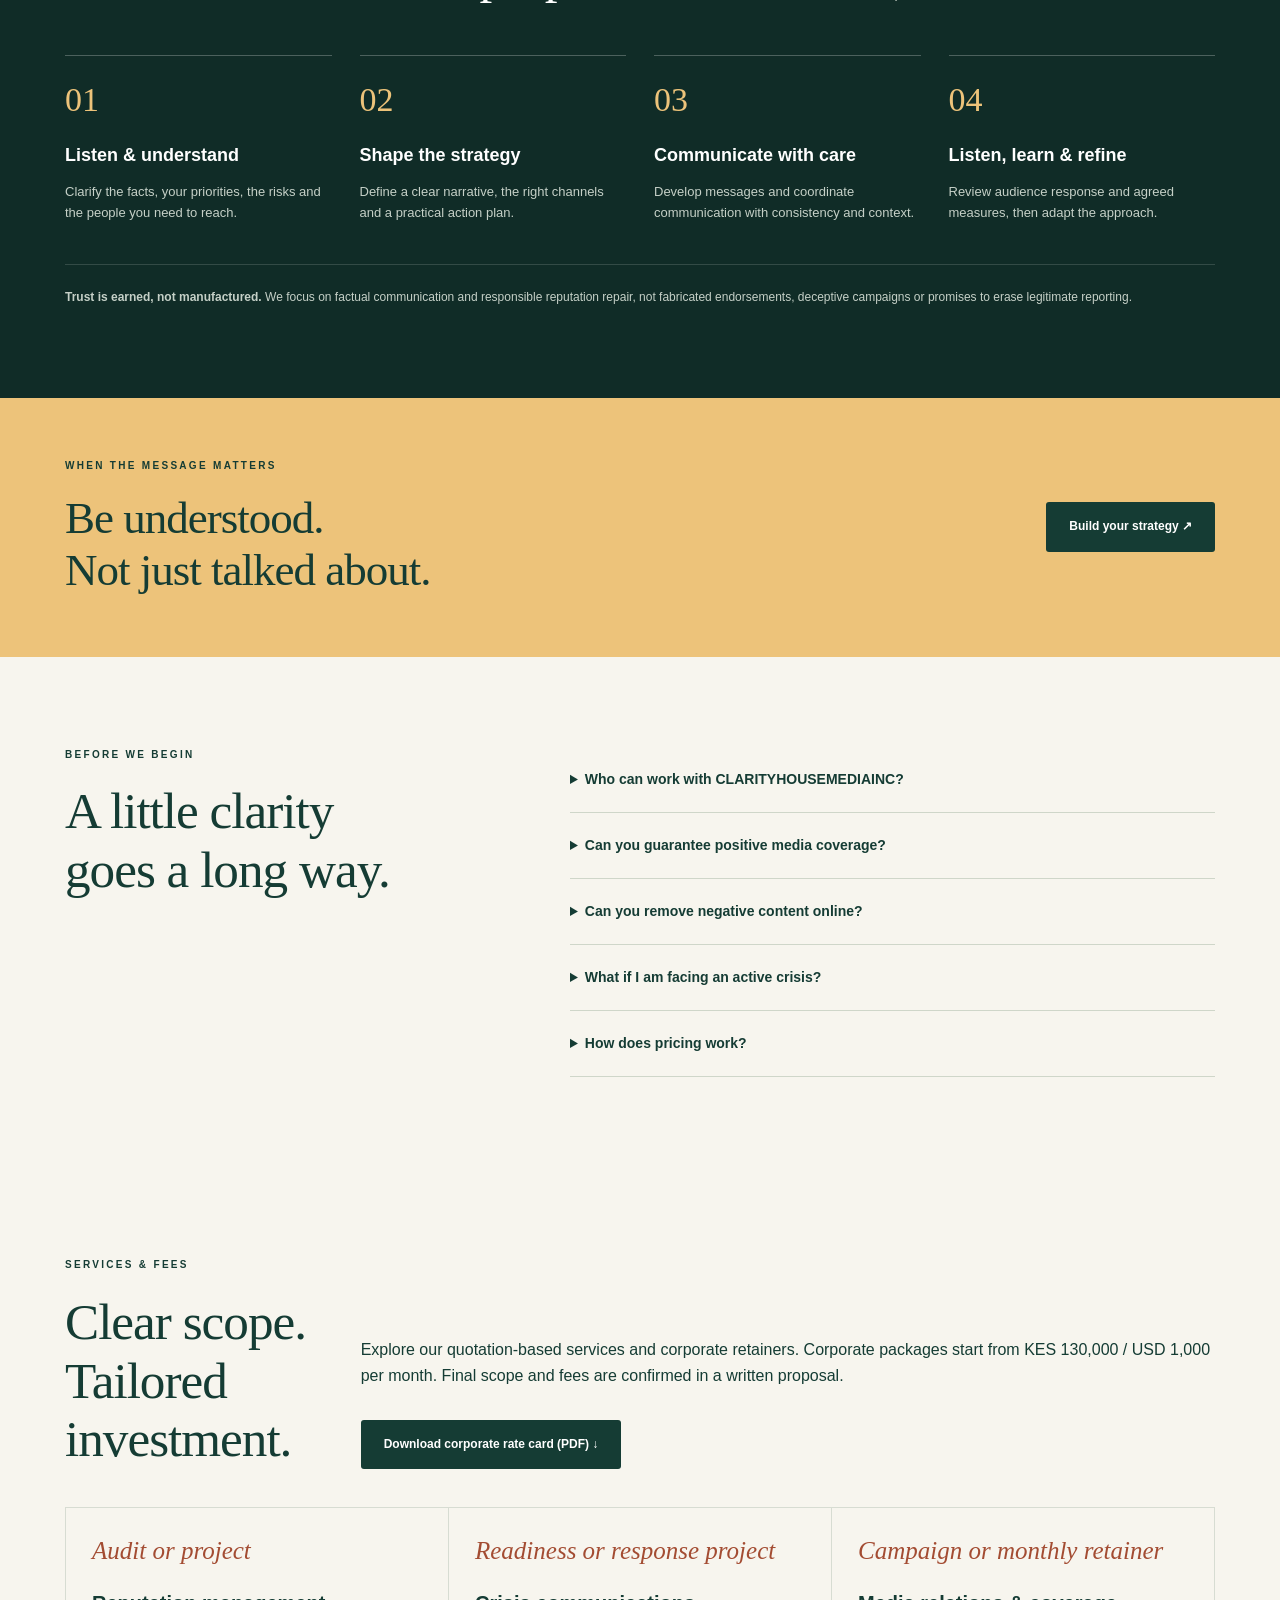
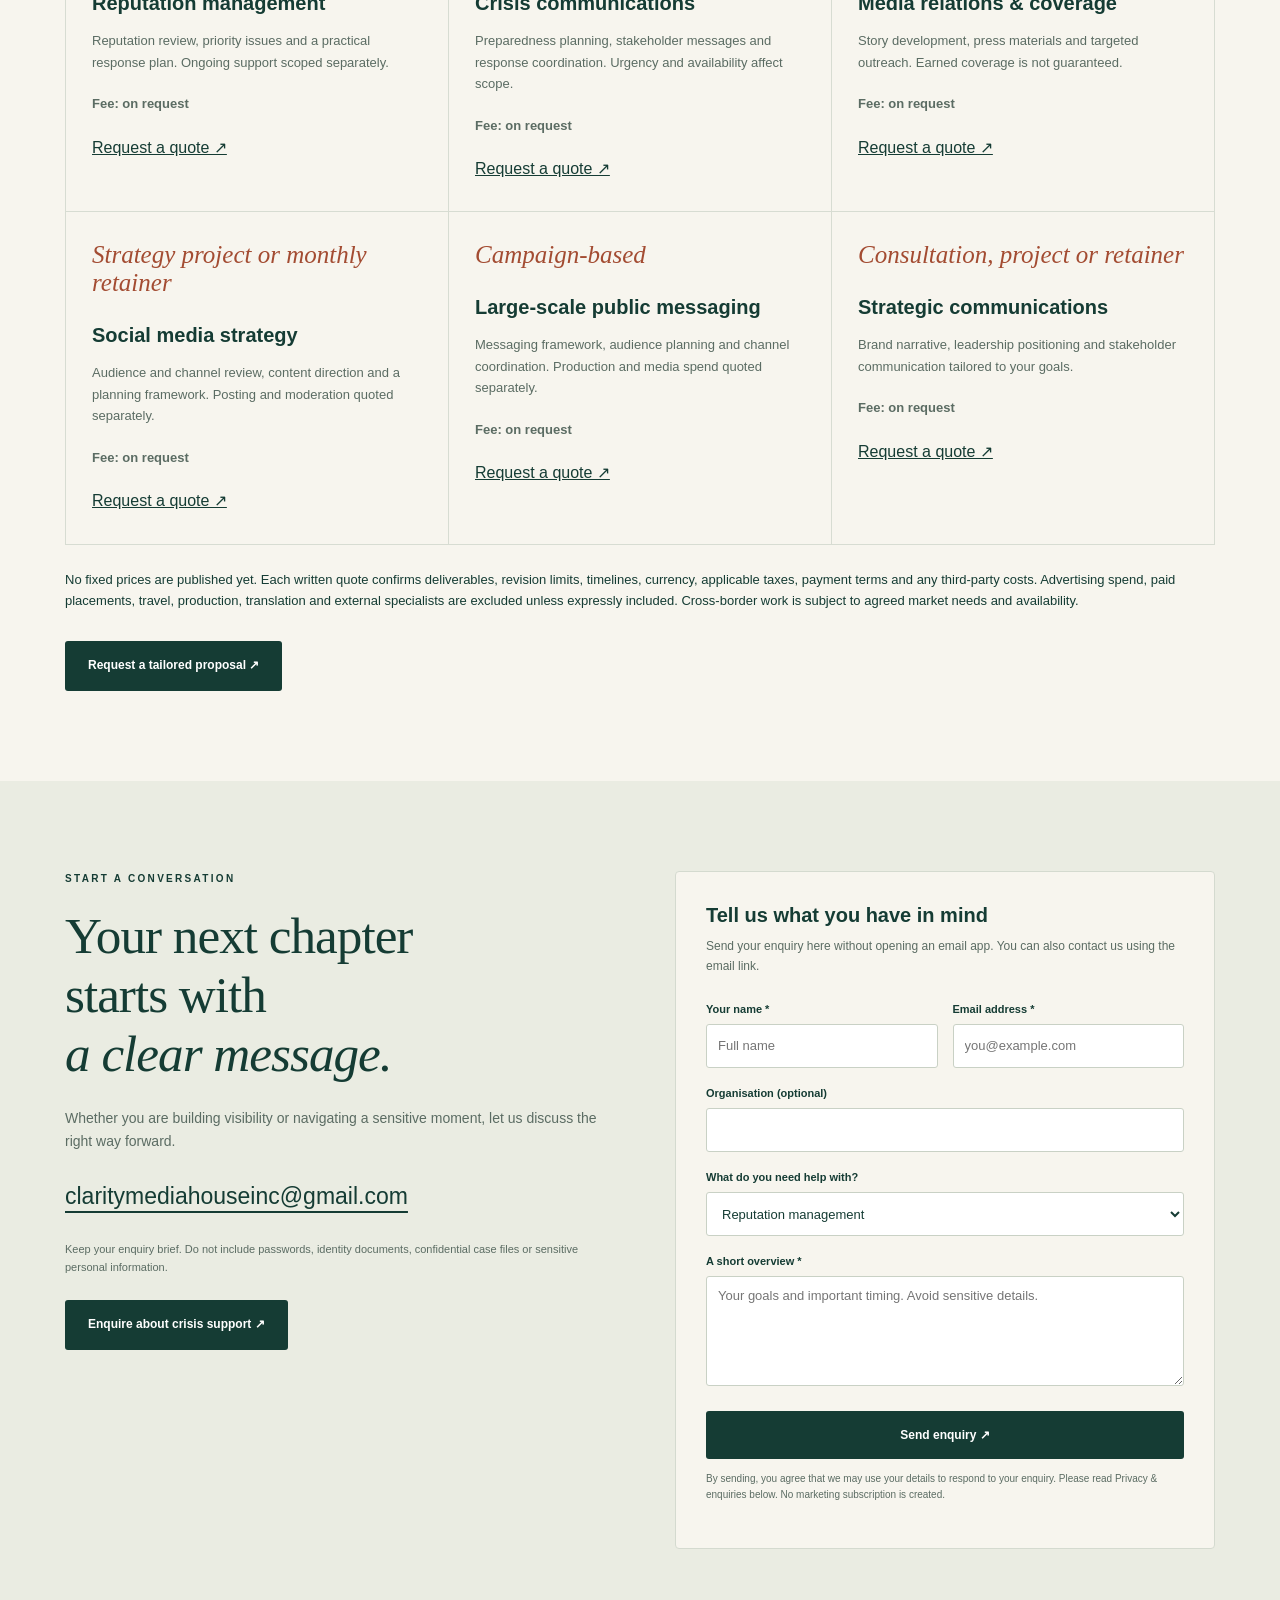
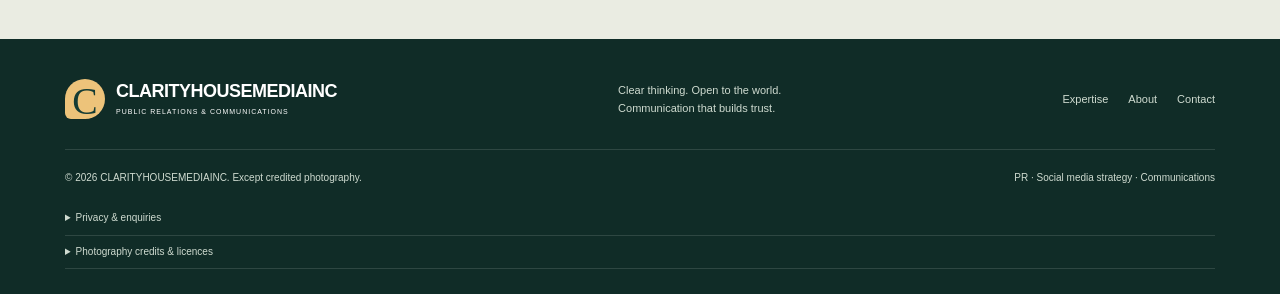
==== commit b5c2c52b: "Add direct enquiry form and political communications services" ====
--- a/index.html
+++ b/index.html
@@ -1 +1,2 @@
-<!doctype html><html lang="en"><head><meta charset="utf-8"><meta name="viewport" content="width=device-width,initial-scale=1"><title>CLARITYHOUSEMEDIAINC | PR & Communications</title><meta name="description" content="CLARITYHOUSEMEDIAINC: Public relations, social media strategy, reputation management, crisis communications and public messaging for individuals, businesses and organisations across sectors and borders."><meta name="theme-color" content="#153c34"><link rel="stylesheet" href="styles.css"></head><body><header><div class="wrap nav"><a class="brand" href="#home" aria-label="CLARITYHOUSEMEDIAINC home"><span class="symbol" aria-hidden="true">C</span><span class="word">CLARITYHOUSEMEDIAINC<small>PUBLIC RELATIONS & COMMUNICATIONS</small></span></a><button class="menu" type="button" aria-expanded="false" aria-controls="navigation">Menu</button><nav class="links" id="navigation" aria-label="Main navigation"><a href="#services">Our expertise</a><a href="#about">Our story</a><a href="#approach">Our approach</a><a href="#rates">Rate card</a><a class="btn" href="#contact">Let’s talk ↗</a></nav></div></header><main><div class="hero" id="home"><img src="https://upload.wikimedia.org/wikipedia/commons/a/ae/Nairobi_skyline_P1000021.jpg" alt="Nairobi skyline from Upperhill, Kenya" width="3648" height="2736" fetchpriority="high"><div class="shade"></div><div class="wrap"><div class="tag">Clear communication. Across sectors. Across borders.</div><h1>Your reputation.<br>Your story.<br><em>Clearly heard.</em></h1><p>We welcome individuals, startups, corporates, institutions and organisations across countries. We help you build trust, navigate challenges and connect with the audiences that matter.</p><div class="actions"><a class="btn gold" href="#contact">Start a conversation ↗</a><a class="btn outline" href="#services">Explore our expertise ↓</a></div><div class="badge">PR · SOCIAL MEDIA STRATEGY · COMMUNICATIONS</div></div></div><div class="ribbon"><div class="wrap"><span>Reputation with integrity</span><span>Clarity in a crisis</span><span>Stories that connect</span><span>Messages that travel</span></div></div><section id="services"><div class="wrap"><div class="heading"><div><div class="tag">What we do</div><h2>The right words.<br>The right impact.</h2></div><p>From a sensitive personal reputation to a public-facing campaign, we bring strategy, context and a clear voice to every conversation.</p></div><div class="services"><article class="service"><div class="num">01 / Trust</div><h3>Reputation management</h3><p>Understand how you are perceived, address misinformation with evidence and rebuild credibility through responsible communication.</p><small>Reputation audits · Recovery strategy</small></article><article class="service"><div class="num">02 / Clarity</div><h3>Crisis communications</h3><p>Prepare for difficult moments and respond with clarity. Stakeholder messaging, holding statements and response planning when the pressure is on.</p><small>Crisis preparation · Response planning</small></article><article class="service"><div class="num">03 / Visibility</div><h3>Media relations & coverage</h3><p>Shape newsworthy stories, develop thoughtful pitches and pursue relevant earned media opportunities with a credible narrative.</p><small>Press materials · Media outreach</small></article><article class="service"><div class="num">04 / Connection</div><h3>Social media strategy</h3><p>Turn scattered posts into a focused presence with audience insight, content direction and channel planning that support your goals.</p><small>Content strategy · Community engagement</small></article><article class="service"><div class="num">05 / Reach</div><h3>Large-scale public messaging</h3><p>Build coherent campaigns across audiences and channels, with culturally aware messages designed to inform, engage and be understood.</p><small>Public campaigns · Message development</small></article><article class="service"><div class="num">06 / Direction</div><h3>Strategic communications</h3><p>Connect your voice to your wider goals, from leadership positioning and stakeholder engagement to organisational communication.</p><small>Brand narrative · Stakeholder messaging</small></article></div></div></section><section class="story" id="about"><div class="wrap two"><div class="mosaic"><figure><img src="https://upload.wikimedia.org/wikipedia/commons/d/d1/Maasai_warrior.jpg" alt="Maasai man wearing traditional clothing and beadwork in Magadi, Kenya" loading="lazy" width="2309" height="3000"><figcaption>Culture · Magadi</figcaption></figure><figure><img src="https://upload.wikimedia.org/wikipedia/commons/2/2a/Tea_carpet_plantation_of_Kericho_highlands%2C_in_Kenya.jpg" alt="Green tea plantations in the Kericho highlands, Kenya" loading="lazy" width="4160" height="2080"><figcaption>Perspective · Kericho</figcaption></figure><figure><img src="https://upload.wikimedia.org/wikipedia/commons/f/f8/Lion_in_masai_mara.jpg" alt="Male lion in the Maasai Mara, Kenya" loading="lazy" width="3264" height="2448"><figcaption>Presence · Maasai Mara</figcaption></figure></div><div class="storycopy"><div class="tag">Who we are</div><h2>Your ambitions.<br>Any sector.<br><em>Beyond borders.</em></h2><p>CLARITYHOUSEMEDIAINC is a public relations, social media strategy and communications firm with a simple purpose: to help people and organisations communicate with clarity and earn trust.</p><p>Every client brings a different story, audience and ambition. From individuals and growing businesses to corporates, nonprofits and institutions, we welcome work across sectors and countries. We shape each engagement around your goals, market and cultural context, with clear scope and responsible communication at every step.</p><div class="chips"><span>Listen first</span><span>Tell the truth</span><span>Respect the context</span><span>Build trust</span></div><a class="btn" href="#contact">Tell us your story ↗</a><p class="note">These photographs celebrate Kenya. People pictured are not presented as clients or endorsers.</p></div></div></section><section class="approach" id="approach"><div class="wrap"><div class="heading"><div><div class="tag">How we work</div><h2>First, we listen.<br>Then, we move with purpose.</h2></div><p>We start with your situation, your audience and what a responsible outcome looks like.</p></div><div class="steps"><article class="step"><div class="num">01</div><h3>Listen & understand</h3><p>Clarify the facts, your priorities, the risks and the people you need to reach.</p></article><article class="step"><div class="num">02</div><h3>Shape the strategy</h3><p>Define a clear narrative, the right channels and a practical action plan.</p></article><article class="step"><div class="num">03</div><h3>Communicate with care</h3><p>Develop messages and coordinate communication with consistency and context.</p></article><article class="step"><div class="num">04</div><h3>Listen, learn & refine</h3><p>Review audience response and agreed measures, then adapt the approach.</p></article></div><p class="commitment"><strong>Trust is earned, not manufactured.</strong> We focus on factual communication and responsible reputation repair, not fabricated endorsements, deceptive campaigns or promises to erase legitimate reporting.</p></div></section><div class="banner"><div class="wrap"><div><div class="tag">When the message matters</div><h2>Be understood.<br>Not just talked about.</h2></div><a class="btn" href="#contact">Build your strategy ↗</a></div></div><section><div class="wrap faq"><div><div class="tag">Before we begin</div><h2>A little clarity<br>goes a long way.</h2></div><div><details><summary>Who can work with CLARITYHOUSEMEDIAINC?</summary><p>Individuals, startups, SMEs, corporates, leaders, nonprofits and institutions across countries are welcome to enquire. We discuss your market, language needs, scope, availability and deliverables before agreeing an engagement.</p></details><details><summary>Can you guarantee positive media coverage?</summary><p>No. Editorial decisions belong to journalists and publishers. We develop credible stories and pursue opportunities. Any agreed paid placements should be clearly identified.</p></details><details><summary>Can you remove negative content online?</summary><p>Removal cannot be guaranteed. We can assess issues, prepare factual corrections and develop a responsible response. Legal complaints may require a qualified lawyer.</p></details><details><summary>What if I am facing an active crisis?</summary><p>Email with Urgent communications enquiry in the subject and a brief, non-sensitive outline. Confirm availability before relying on a response. This is not an emergency service and response times are not guaranteed.</p></details><details><summary>How does pricing work?</summary><p>Our rate card outlines available services and engagement options. Fees are quoted individually based on scope, deliverables, markets, timelines and the level of support. Currency, taxes, third-party costs and payment terms are confirmed in a written proposal before work starts. This site does not take payments or create subscriptions.</p></details></div></div></section><section id="rates"><div class="wrap"><div class="heading"><div><div class="tag">Services &amp; fees</div><h2>Clear scope.<br>Tailored investment.</h2></div><div><p>Explore our quotation-based services and corporate retainers. Corporate packages start from KES 130,000 / USD 1,000 per month. Final scope and fees are confirmed in a written proposal.</p><div class="actions"><a class="btn" href="CLARITYHOUSEMEDIAINC-corporate-rate-card.pdf" download>Download corporate rate card (PDF) ↓</a></div></div></div><div class="services"><article class="service"><div class="num">Audit or project</div><h3>Reputation management</h3><p>Reputation review, priority issues and a practical response plan. Ongoing support scoped separately.</p><p><strong>Fee: on request</strong></p><a href="#contact">Request a quote ↗</a></article><article class="service"><div class="num">Readiness or response project</div><h3>Crisis communications</h3><p>Preparedness planning, stakeholder messages and response coordination. Urgency and availability affect scope.</p><p><strong>Fee: on request</strong></p><a href="#contact">Request a quote ↗</a></article><article class="service"><div class="num">Campaign or monthly retainer</div><h3>Media relations & coverage</h3><p>Story development, press materials and targeted outreach. Earned coverage is not guaranteed.</p><p><strong>Fee: on request</strong></p><a href="#contact">Request a quote ↗</a></article><article class="service"><div class="num">Strategy project or monthly retainer</div><h3>Social media strategy</h3><p>Audience and channel review, content direction and a planning framework. Posting and moderation quoted separately.</p><p><strong>Fee: on request</strong></p><a href="#contact">Request a quote ↗</a></article><article class="service"><div class="num">Campaign-based</div><h3>Large-scale public messaging</h3><p>Messaging framework, audience planning and channel coordination. Production and media spend quoted separately.</p><p><strong>Fee: on request</strong></p><a href="#contact">Request a quote ↗</a></article><article class="service"><div class="num">Consultation, project or retainer</div><h3>Strategic communications</h3><p>Brand narrative, leadership positioning and stakeholder communication tailored to your goals.</p><p><strong>Fee: on request</strong></p><a href="#contact">Request a quote ↗</a></article></div><p style="margin-top:24px;font-size:13px">No fixed prices are published yet. Each written quote confirms deliverables, revision limits, timelines, currency, applicable taxes, payment terms and any third-party costs. Advertising spend, paid placements, travel, production, translation and external specialists are excluded unless expressly included. Cross-border work is subject to agreed market needs and availability.</p><div class="actions"><a class="btn" href="mailto:claritymediahouseinc@gmail.com?subject=Corporate%20communications%20proposal">Request a tailored proposal ↗</a></div></div></section><section class="contact" id="contact"><div class="wrap two"><div class="contactcopy"><div class="tag">Start a conversation</div><h2>Your next chapter<br>starts with<br><em>a clear message.</em></h2><p>Whether you are building visibility or navigating a sensitive moment, let us discuss the right way forward.</p><a class="email" href="mailto:claritymediahouseinc@gmail.com?subject=CLARITYHOUSEMEDIAINC%20enquiry">claritymediahouseinc@gmail.com</a><p class="note">Keep your enquiry brief. Do not include passwords, identity documents, confidential case files or sensitive personal information.</p><a class="btn" href="mailto:claritymediahouseinc@gmail.com?subject=Urgent%20communications%20enquiry">Enquire about crisis support ↗</a></div><div class="contactcard"><h3>Tell us what you have in mind</h3><p>This prepares an email in your email app. You review it and choose whether to send.</p><form id="enquiry"><div class="fields"><div class="field"><label for="name">Your name *</label><input id="name" name="name" autocomplete="name" maxlength="120" placeholder="Full name" required></div><div class="field"><label for="email">Email address *</label><input id="email" name="email" type="email" autocomplete="email" maxlength="200" placeholder="you@example.com" required></div></div><div class="field"><label for="organisation">Organisation (optional)</label><input id="organisation" name="organisation" autocomplete="organization" maxlength="180"></div><div class="field"><label for="service">What do you need help with?</label><select id="service" name="service"><option>Reputation management</option><option>Crisis communications</option><option>Media relations & coverage</option><option>Social media strategy</option><option>Large-scale public messaging</option><option>Strategic communications</option><option>Not sure yet</option></select></div><div class="field"><label for="message">A short overview *</label><textarea id="message" name="message" maxlength="1800" placeholder="Your goals and important timing. Avoid sensitive details." required></textarea></div><button class="btn" type="submit">Prepare my email ↗</button><p class="formnote">Nothing is submitted to a website inbox. Your email app must be set up to send. Alternatively, use the direct email link.</p><div class="status" id="status" role="status" aria-live="polite"></div></form></div></div></section></main><footer><div class="wrap"><div class="footmain"><a class="brand" href="#home"><span class="symbol" aria-hidden="true">C</span><span class="word">CLARITYHOUSEMEDIAINC<small>PUBLIC RELATIONS & COMMUNICATIONS</small></span></a><p>Clear thinking. Open to the world.<br>Communication that builds trust.</p><div class="footlinks"><a href="#services">Expertise</a><a href="#about">About</a><a href="#contact">Contact</a></div></div><div class="bottom"><span>© 2026 CLARITYHOUSEMEDIAINC. Except credited photography.</span><span>PR · Social media strategy · Communications</span></div><div class="legal"><details><summary>Privacy & enquiries</summary><p>This page does not intentionally use analytics, advertising cookies or an enquiry database. Form text prepares an email in your browser and is not stored by this page. Sent enquiries are handled through the email provider. Hosting and image providers may process technical request data, including IP addresses. Images are served by Wikimedia. For questions about information you have sent, email claritymediahouseinc@gmail.com.</p></details><details><summary>Photography credits & licences</summary><p>Nairobi: <a href="https://commons.wikimedia.org/wiki/File:Nairobi_skyline_P1000021.jpg">Lmwangi</a>, <a href="https://creativecommons.org/licenses/by-sa/3.0/">CC BY-SA 3.0</a>. Maasai portrait: <a href="https://commons.wikimedia.org/wiki/File:Maasai_warrior.jpg">Ninaras</a>, <a href="https://creativecommons.org/licenses/by/4.0/">CC BY 4.0</a>. Tea: <a href="https://commons.wikimedia.org/wiki/File:Tea_carpet_plantation_of_Kericho_highlands,_in_Kenya.jpg">Carter.Maina</a>, <a href="https://creativecommons.org/licenses/by-sa/4.0/">CC BY-SA 4.0</a>. Lion: <a href="https://commons.wikimedia.org/wiki/File:Lion_in_masai_mara.jpg">Sumit.pamnani</a>, public domain. Photos cropped to fit; skyline has colour overlay. Photo adaptations retain their respective licences. No endorsement implied.</p></details></div></div></footer><script src="main.js"></script></body></html>+<!DOCTYPE html>
+<html lang="en"><head><meta charset="utf-8"/><meta content="width=device-width,initial-scale=1" name="viewport"/><title>CLARITYHOUSEMEDIAINC | PR &amp; Communications</title><meta content="CLARITYHOUSEMEDIAINC: Public relations, social media strategy, reputation management, crisis communications and public messaging for individuals, businesses and organisations across sectors and borders." name="description"/><meta content="#153c34" name="theme-color"/><link href="styles.css" rel="stylesheet"/></head><body><header><div class="wrap nav"><a aria-label="CLARITYHOUSEMEDIAINC home" class="brand" href="#home"><span aria-hidden="true" class="symbol">C</span><span class="word">CLARITYHOUSEMEDIAINC<small>PUBLIC RELATIONS &amp; COMMUNICATIONS</small></span></a><button aria-controls="navigation" aria-expanded="false" class="menu" type="button">Menu</button><nav aria-label="Main navigation" class="links" id="navigation"><a href="#services">Our expertise</a><a href="#about">Our story</a><a href="#approach">Our approach</a><a href="#rates">Rate card</a><a class="btn" href="#contact">Let’s talk ↗</a></nav></div></header><main><div class="hero" id="home"><img alt="Nairobi skyline from Upperhill, Kenya" fetchpriority="high" height="2736" src="https://upload.wikimedia.org/wikipedia/commons/a/ae/Nairobi_skyline_P1000021.jpg" width="3648"/><div class="shade"></div><div class="wrap"><div class="tag">Clear communication. Across sectors. Across borders.</div><h1>Your reputation.<br/>Your story.<br/><em>Clearly heard.</em></h1><p>We welcome individuals, startups, corporates, institutions and organisations across countries. We help you build trust, navigate challenges and connect with the audiences that matter.</p><div class="actions"><a class="btn gold" href="#contact">Start a conversation ↗</a><a class="btn outline" href="#services">Explore our expertise ↓</a></div><div class="badge">PR · SOCIAL MEDIA STRATEGY · COMMUNICATIONS</div></div></div><div class="ribbon"><div class="wrap"><span>Reputation with integrity</span><span>Clarity in a crisis</span><span>Stories that connect</span><span>Messages that travel</span></div></div><section id="services"><div class="wrap"><div class="heading"><div><div class="tag">What we do</div><h2>The right words.<br/>The right impact.</h2></div><p>From a sensitive personal reputation to a public-facing campaign, we bring strategy, context and a clear voice to every conversation.</p></div><div class="services"><article class="service"><div class="num">01 / Trust</div><h3>Reputation management</h3><p>Understand how you are perceived, address misinformation with evidence and rebuild credibility through responsible communication.</p><small>Reputation audits · Recovery strategy</small></article><article class="service"><div class="num">02 / Clarity</div><h3>Crisis communications</h3><p>Prepare for difficult moments and respond with clarity. Stakeholder messaging, holding statements and response planning when the pressure is on.</p><small>Crisis preparation · Response planning</small></article><article class="service"><div class="num">03 / Visibility</div><h3>Media relations &amp; coverage</h3><p>Shape newsworthy stories, develop thoughtful pitches and pursue relevant earned media opportunities with a credible narrative.</p><small>Press materials · Media outreach</small></article><article class="service"><div class="num">04 / Connection</div><h3>Social media strategy</h3><p>Turn scattered posts into a focused presence with audience insight, content direction and channel planning that support your goals.</p><small>Content strategy · Community engagement</small></article><article class="service"><div class="num">05 / Reach</div><h3>Large-scale public messaging</h3><p>Build coherent campaigns across audiences and channels, with culturally aware messages designed to inform, engage and be understood.</p><small>Public campaigns · Message development</small></article><article class="service"><div class="num">06 / Direction</div><h3>Strategic communications</h3><p>Connect your voice to your wider goals, from leadership positioning and stakeholder engagement to organisational communication.</p><small>Brand narrative · Stakeholder messaging</small></article><article class="service" id="political-communications"><div class="num">07 / Public leadership</div><h3>Political &amp; campaign communications</h3><p>We support political leaders, candidates and campaign teams in communicating their vision, policies and public commitments clearly and responsibly. Our services include campaign messaging, speechwriting, media relations, public statements and coordinated communications across public channels.</p><p>Every engagement is grounded in factual accuracy, transparency, respect for diverse communities and applicable electoral rules. Scope and fees are agreed separately.</p><a href="#contact">Discuss your communications needs ↗</a></article></div></div></section><section class="story" id="about"><div class="wrap two"><div class="mosaic"><figure><img alt="Maasai man wearing traditional clothing and beadwork in Magadi, Kenya" height="3000" loading="lazy" src="https://upload.wikimedia.org/wikipedia/commons/d/d1/Maasai_warrior.jpg" width="2309"/><figcaption>Culture · Magadi</figcaption></figure><figure><img alt="Green tea plantations in the Kericho highlands, Kenya" height="2080" loading="lazy" src="https://upload.wikimedia.org/wikipedia/commons/2/2a/Tea_carpet_plantation_of_Kericho_highlands%2C_in_Kenya.jpg" width="4160"/><figcaption>Perspective · Kericho</figcaption></figure><figure><img alt="Male lion in the Maasai Mara, Kenya" height="2448" loading="lazy" src="https://upload.wikimedia.org/wikipedia/commons/f/f8/Lion_in_masai_mara.jpg" width="3264"/><figcaption>Presence · Maasai Mara</figcaption></figure></div><div class="storycopy"><div class="tag">Who we are</div><h2>Your ambitions.<br/>Any sector.<br/><em>Beyond borders.</em></h2><p>CLARITYHOUSEMEDIAINC is a public relations, social media strategy and communications firm with a simple purpose: to help people and organisations communicate with clarity and earn trust.</p><p>Every client brings a different story, audience and ambition. From individuals and growing businesses to corporates, nonprofits and institutions, we welcome work across sectors and countries. We shape each engagement around your goals, market and cultural context, with clear scope and responsible communication at every step.</p><div class="chips"><span>Listen first</span><span>Tell the truth</span><span>Respect the context</span><span>Build trust</span></div><a class="btn" href="#contact">Tell us your story ↗</a><p class="note">These photographs celebrate Kenya. People pictured are not presented as clients or endorsers.</p></div></div></section><section class="approach" id="approach"><div class="wrap"><div class="heading"><div><div class="tag">How we work</div><h2>First, we listen.<br/>Then, we move with purpose.</h2></div><p>We start with your situation, your audience and what a responsible outcome looks like.</p></div><div class="steps"><article class="step"><div class="num">01</div><h3>Listen &amp; understand</h3><p>Clarify the facts, your priorities, the risks and the people you need to reach.</p></article><article class="step"><div class="num">02</div><h3>Shape the strategy</h3><p>Define a clear narrative, the right channels and a practical action plan.</p></article><article class="step"><div class="num">03</div><h3>Communicate with care</h3><p>Develop messages and coordinate communication with consistency and context.</p></article><article class="step"><div class="num">04</div><h3>Listen, learn &amp; refine</h3><p>Review audience response and agreed measures, then adapt the approach.</p></article></div><p class="commitment"><strong>Trust is earned, not manufactured.</strong> We focus on factual communication and responsible reputation repair, not fabricated endorsements, deceptive campaigns or promises to erase legitimate reporting.</p></div></section><div class="banner"><div class="wrap"><div><div class="tag">When the message matters</div><h2>Be understood.<br/>Not just talked about.</h2></div><a class="btn" href="#contact">Build your strategy ↗</a></div></div><section><div class="wrap faq"><div><div class="tag">Before we begin</div><h2>A little clarity<br/>goes a long way.</h2></div><div><details><summary>Who can work with CLARITYHOUSEMEDIAINC?</summary><p>Individuals, startups, SMEs, corporates, nonprofits, institutions, political leaders and campaign teams across countries are welcome to enquire. We discuss your market, language needs, scope, availability and deliverables before agreeing an engagement.</p></details><details><summary>Can you guarantee positive media coverage?</summary><p>No. Editorial decisions belong to journalists and publishers. We develop credible stories and pursue opportunities. Any agreed paid placements should be clearly identified.</p></details><details><summary>Can you remove negative content online?</summary><p>Removal cannot be guaranteed. We can assess issues, prepare factual corrections and develop a responsible response. Legal complaints may require a qualified lawyer.</p></details><details><summary>What if I am facing an active crisis?</summary><p>Email with Urgent communications enquiry in the subject and a brief, non-sensitive outline. Confirm availability before relying on a response. This is not an emergency service and response times are not guaranteed.</p></details><details><summary>How does pricing work?</summary><p>Our rate card outlines available services and engagement options. Fees are quoted individually based on scope, deliverables, markets, timelines and the level of support. Currency, taxes, third-party costs and payment terms are confirmed in a written proposal before work starts. This site does not take payments or create subscriptions.</p></details></div></div></section><section id="rates"><div class="wrap"><div class="heading"><div><div class="tag">Services &amp; fees</div><h2>Clear scope.<br/>Tailored investment.</h2></div><div><p>Explore our quotation-based services and corporate retainers. Corporate packages start from KES 130,000 / USD 1,000 per month. Final scope and fees are confirmed in a written proposal.</p><div class="actions"><a class="btn" data-rate-download="" download="" href="#rates">Download corporate rate card (PDF) ↓</a></div></div></div><div class="services"><article class="service"><div class="num">Audit or project</div><h3>Reputation management</h3><p>Reputation review, priority issues and a practical response plan. Ongoing support scoped separately.</p><p><strong>Fee: on request</strong></p><a href="#contact">Request a quote ↗</a></article><article class="service"><div class="num">Readiness or response project</div><h3>Crisis communications</h3><p>Preparedness planning, stakeholder messages and response coordination. Urgency and availability affect scope.</p><p><strong>Fee: on request</strong></p><a href="#contact">Request a quote ↗</a></article><article class="service"><div class="num">Campaign or monthly retainer</div><h3>Media relations &amp; coverage</h3><p>Story development, press materials and targeted outreach. Earned coverage is not guaranteed.</p><p><strong>Fee: on request</strong></p><a href="#contact">Request a quote ↗</a></article><article class="service"><div class="num">Strategy project or monthly retainer</div><h3>Social media strategy</h3><p>Audience and channel review, content direction and a planning framework. Posting and moderation quoted separately.</p><p><strong>Fee: on request</strong></p><a href="#contact">Request a quote ↗</a></article><article class="service"><div class="num">Campaign-based</div><h3>Large-scale public messaging</h3><p>Messaging framework, audience planning and channel coordination. Production and media spend quoted separately.</p><p><strong>Fee: on request</strong></p><a href="#contact">Request a quote ↗</a></article><article class="service"><div class="num">Consultation, project or retainer</div><h3>Strategic communications</h3><p>Brand narrative, leadership positioning and stakeholder communication tailored to your goals.</p><p><strong>Fee: on request</strong></p><a href="#contact">Request a quote ↗</a></article></div><p style="margin-top:24px;font-size:13px">No fixed prices are published yet. Each written quote confirms deliverables, revision limits, timelines, currency, applicable taxes, payment terms and any third-party costs. Advertising spend, paid placements, travel, production, translation and external specialists are excluded unless expressly included. Cross-border work is subject to agreed market needs and availability.</p><div class="actions"><a class="btn" href="mailto:claritymediahouseinc@gmail.com?subject=Corporate%20communications%20proposal">Request a tailored proposal ↗</a></div></div></section><section class="contact" id="contact"><div class="wrap two"><div class="contactcopy"><div class="tag">Start a conversation</div><h2>Your next chapter<br/>starts with<br/><em>a clear message.</em></h2><p>Whether you are building visibility or navigating a sensitive moment, let us discuss the right way forward.</p><a class="email" href="mailto:claritymediahouseinc@gmail.com?subject=CLARITYHOUSEMEDIAINC%20enquiry">claritymediahouseinc@gmail.com</a><p class="note">Keep your enquiry brief. Do not include passwords, identity documents, confidential case files or sensitive personal information.</p><a class="btn" href="mailto:claritymediahouseinc@gmail.com?subject=Urgent%20communications%20enquiry">Enquire about crisis support ↗</a></div><div class="contactcard"><h3>Tell us what you have in mind</h3><p>Send your enquiry here without opening an email app. You can also contact us using the email link.</p><form action="/thank-you.html" data-host-note="Direct submissions require Netlify form detection to be enabled." data-netlify="true" id="enquiry" method="POST" name="enquiry" netlify-honeypot="bot-field"><input aria-label="Leave this field empty" autocomplete="off" hidden="" name="bot-field" tabindex="-1" type="text"/><input name="form-name" type="hidden" value="enquiry"/><div class="fields"><div class="field"><label for="name">Your name *</label><input autocomplete="name" id="name" maxlength="120" name="name" placeholder="Full name" required=""/></div><div class="field"><label for="email">Email address *</label><input autocomplete="email" id="email" maxlength="200" name="email" placeholder="you@example.com" required="" type="email"/></div></div><div class="field"><label for="organisation">Organisation (optional)</label><input autocomplete="organization" id="organisation" maxlength="180" name="organisation"/></div><div class="field"><label for="service">What do you need help with?</label><select id="service" name="service"><option>Reputation management</option><option>Crisis communications</option><option>Media relations &amp; coverage</option><option>Social media strategy</option><option>Large-scale public messaging</option><option>Strategic communications</option><option>Political &amp; campaign communications</option><option>Not sure yet</option></select></div><div class="field"><label for="message">A short overview *</label><textarea id="message" maxlength="1800" name="message" placeholder="Your goals and important timing. Avoid sensitive details." required=""></textarea></div><button class="btn" type="submit">Send enquiry ↗</button><p class="formnote">By sending, you agree that we may use your details to respond to your enquiry. Please read Privacy &amp; enquiries below. No marketing subscription is created.</p><div aria-live="polite" class="status" id="status" role="status"></div><noscript>This form needs a live Netlify deployment with form handling enabled. If sending fails, please use the direct email link.</noscript></form></div></div></section></main><footer><div class="wrap"><div class="footmain"><a class="brand" href="#home"><span aria-hidden="true" class="symbol">C</span><span class="word">CLARITYHOUSEMEDIAINC<small>PUBLIC RELATIONS &amp; COMMUNICATIONS</small></span></a><p>Clear thinking. Open to the world.<br/>Communication that builds trust.</p><div class="footlinks"><a href="#services">Expertise</a><a href="#about">About</a><a href="#contact">Contact</a></div></div><div class="bottom"><span>© 2026 CLARITYHOUSEMEDIAINC. Except credited photography.</span><span>PR · Social media strategy · Communications</span></div><div class="legal"><details><summary>Privacy &amp; enquiries</summary><p>When you submit an enquiry through this website, your name, email, organisation and message are processed by our hosting provider, Netlify, and CLARITYHOUSEMEDIAINC to respond to your request. Email notifications may also be sent through our email provider. Do not send confidential documents, political opinions, voter records or sensitive personal information. Hosting and image providers may process technical data, including IP addresses. Images are served by Wikimedia. This page does not intentionally use advertising cookies or analytics. For questions or a request to delete enquiry information, email claritymediahouseinc@gmail.com.</p></details><details><summary>Photography credits &amp; licences</summary><p>Nairobi: <a href="https://commons.wikimedia.org/wiki/File:Nairobi_skyline_P1000021.jpg">Lmwangi</a>, <a href="https://creativecommons.org/licenses/by-sa/3.0/">CC BY-SA 3.0</a>. Maasai portrait: <a href="https://commons.wikimedia.org/wiki/File:Maasai_warrior.jpg">Ninaras</a>, <a href="https://creativecommons.org/licenses/by/4.0/">CC BY 4.0</a>. Tea: <a href="https://commons.wikimedia.org/wiki/File:Tea_carpet_plantation_of_Kericho_highlands,_in_Kenya.jpg">Carter.Maina</a>, <a href="https://creativecommons.org/licenses/by-sa/4.0/">CC BY-SA 4.0</a>. Lion: <a href="https://commons.wikimedia.org/wiki/File:Lion_in_masai_mara.jpg">Sumit.pamnani</a>, public domain. Photos cropped to fit; skyline has colour overlay. Photo adaptations retain their respective licences. No endorsement implied.</p></details></div></div></footer><script src="main.js"></script><script src="rate-card.js"></script></body></html>
